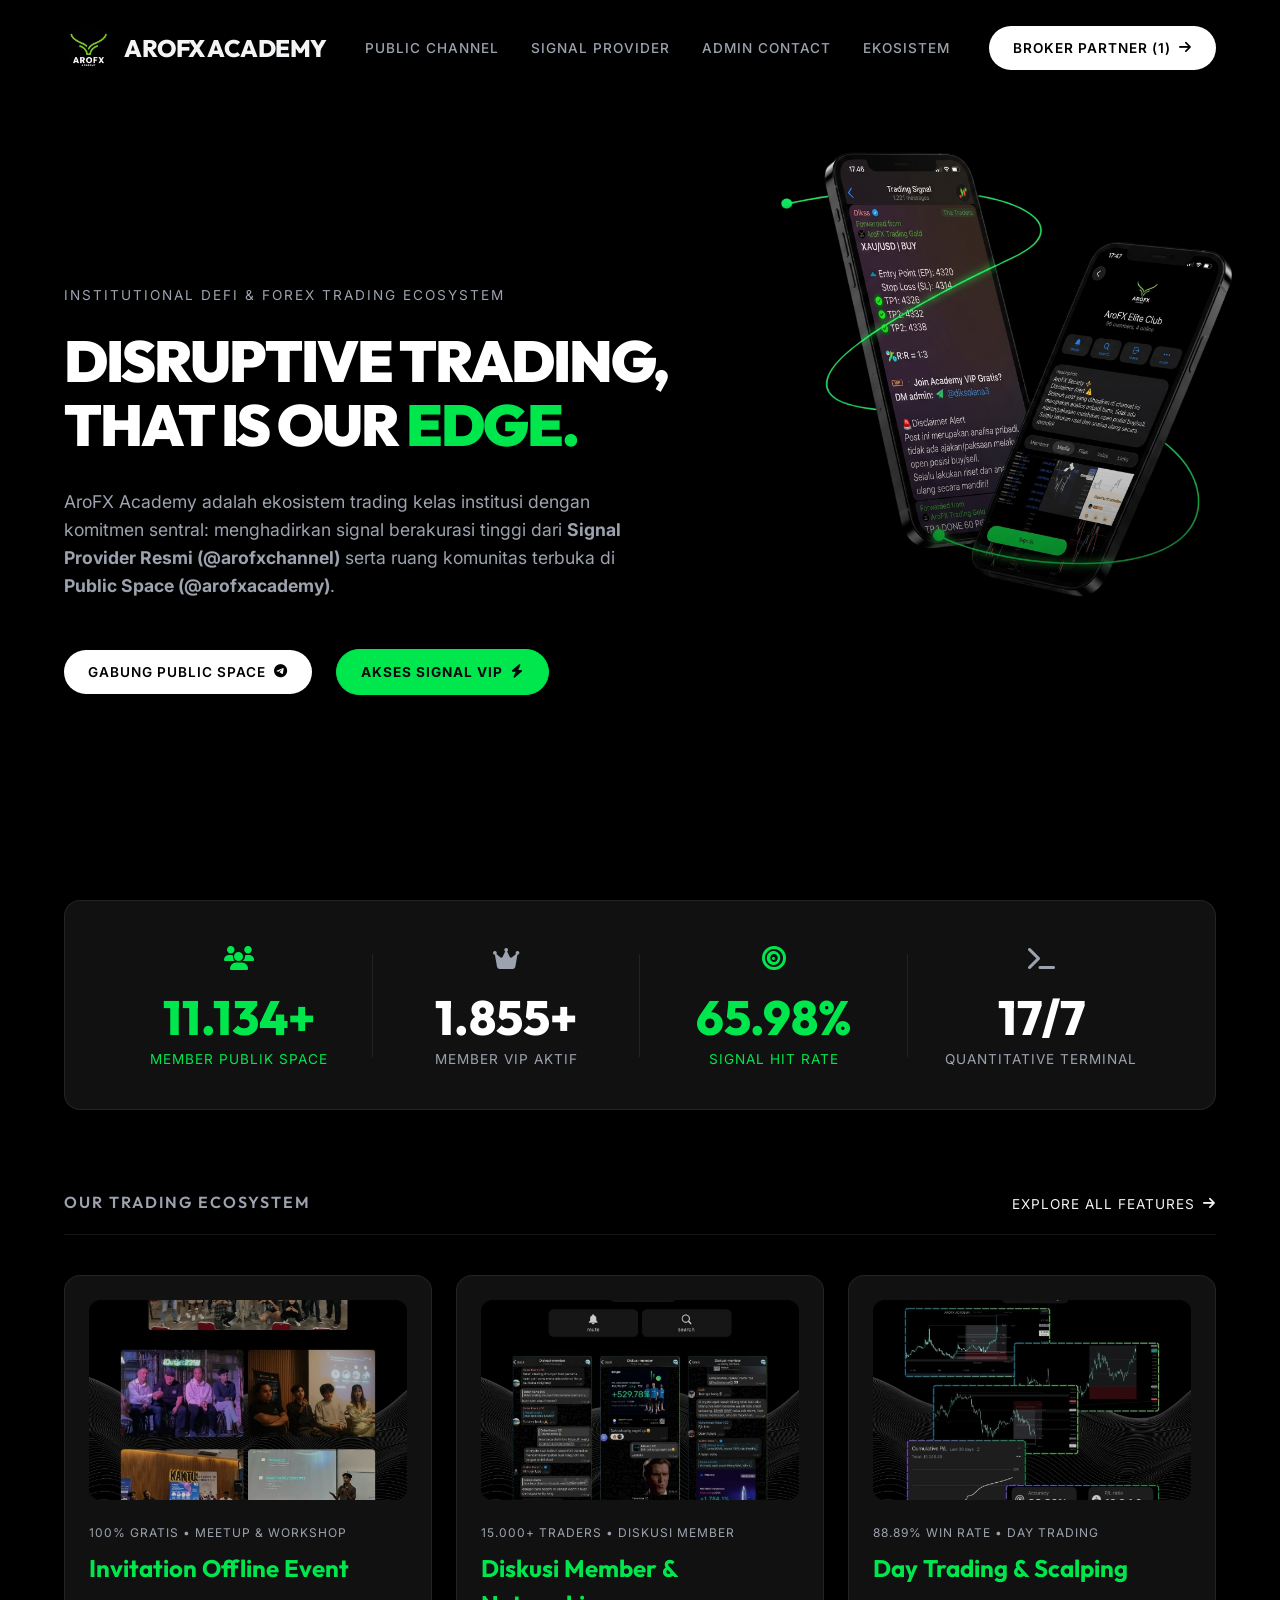
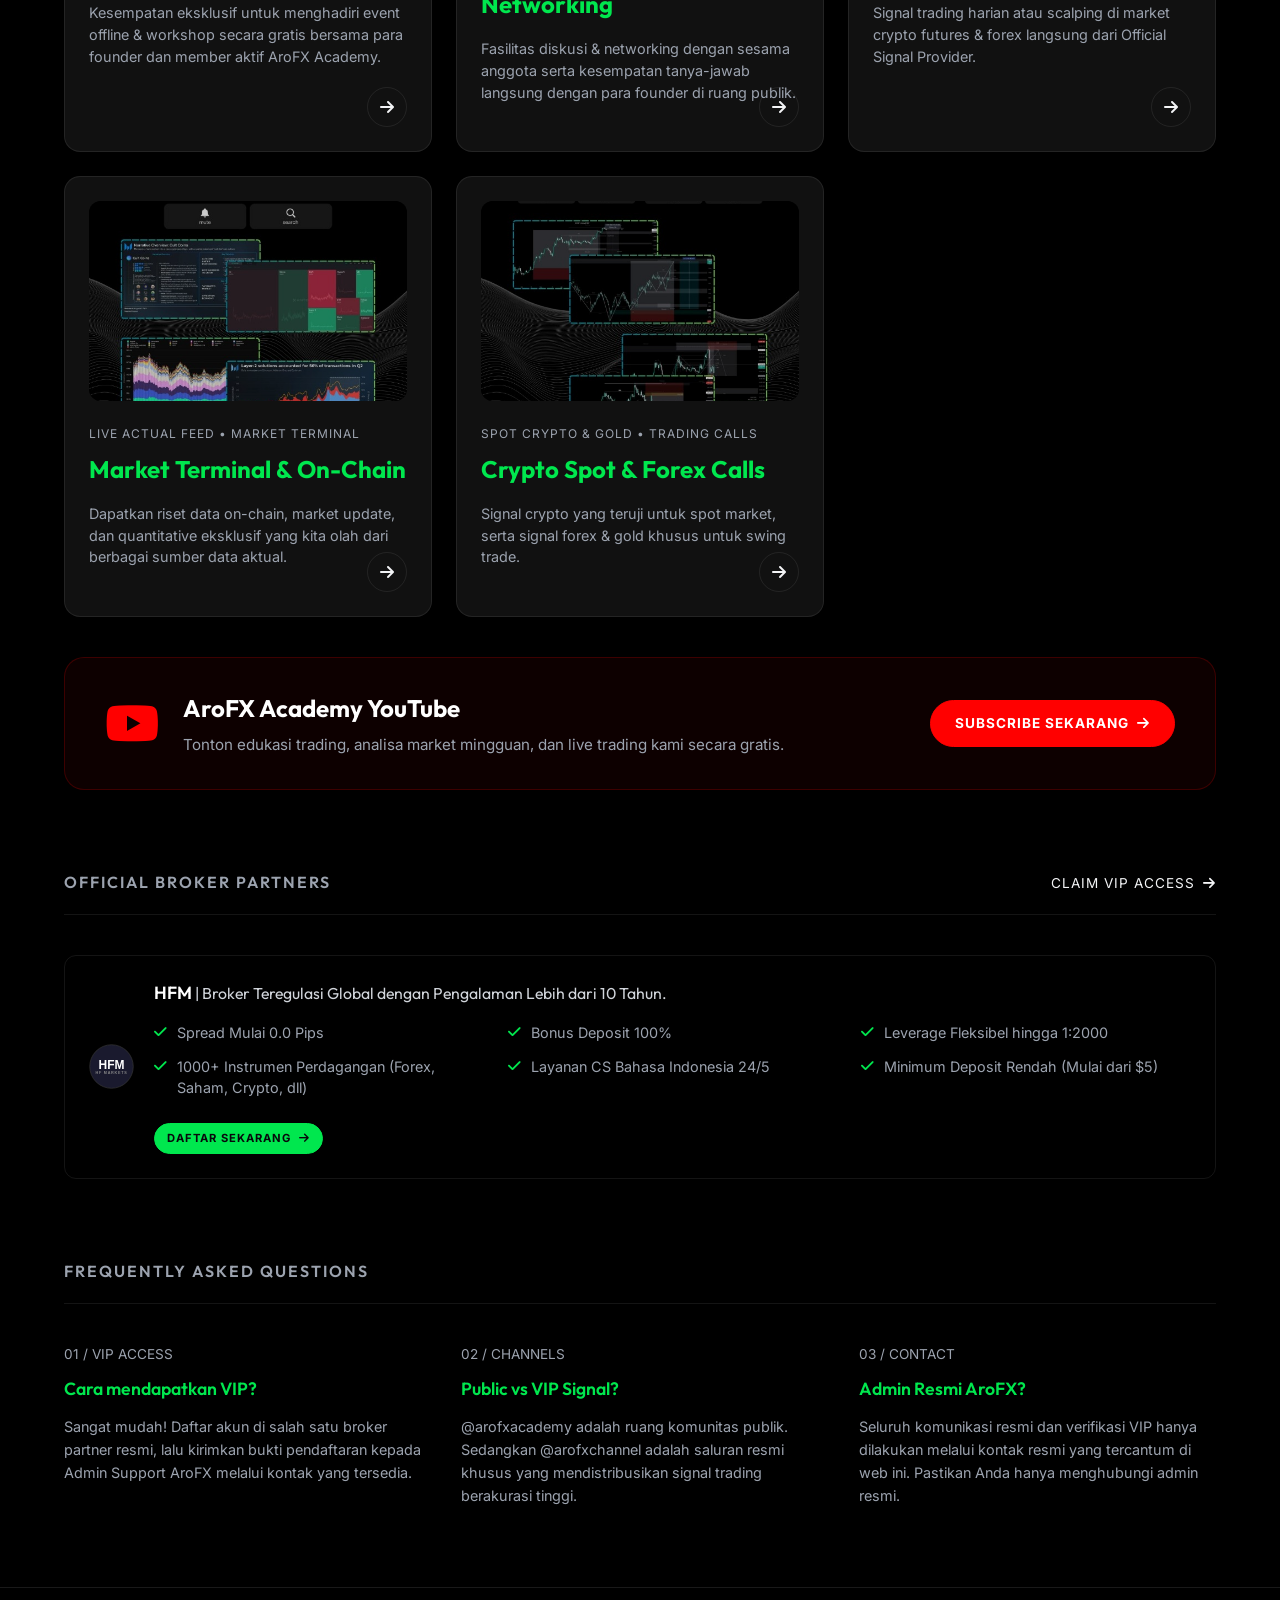
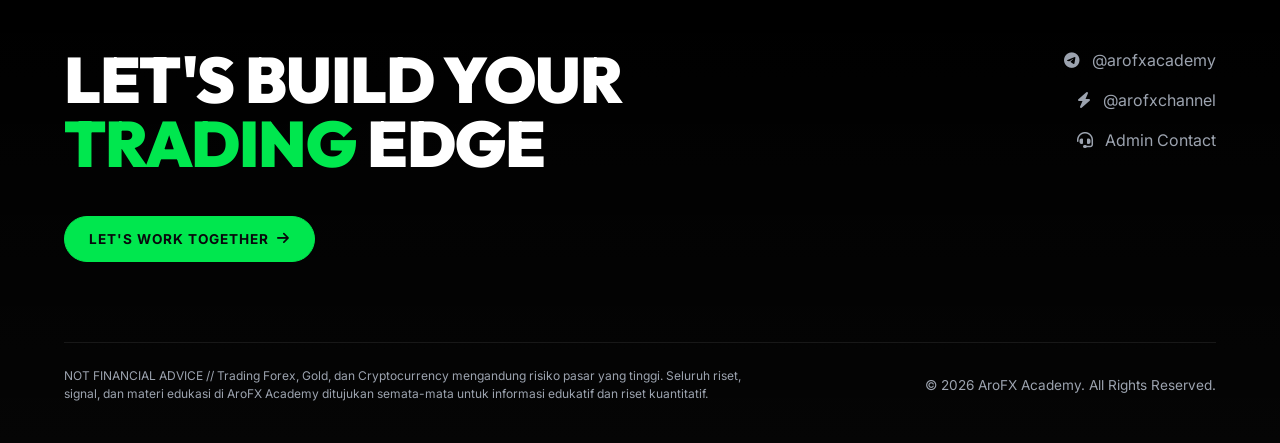
==== index.html @ 399ba6fa "Add files via upload" ====
<!DOCTYPE html>
<html lang="id" dir="ltr">
<head>
  <meta charset="UTF-8" />
  <meta name="viewport" content="width=device-width, initial-scale=1.0" />
  <title>AroFX Academy — Institutional DeFi &amp; Forex Trading Ecosystem</title>
  <meta name="description" content="AroFX Academy adalah ekosistem trading kelas institusi. Signal berakurasi tinggi dari Signal Provider Resmi (@arofxchannel) dan ruang komunitas terbuka di Public Space (@arofxacademy)." />
  <link rel="stylesheet" href="index.css" />
  <link href="https://unpkg.com/aos@2.3.1/dist/aos.css" rel="stylesheet">
  <link rel="stylesheet" href="https://cdnjs.cloudflare.com/ajax/libs/font-awesome/6.4.0/css/all.min.css" crossorigin="anonymous" />
</head>
<body>

  <!-- NAVBAR -->
  <header class="top-nav">
    <a href="#top" class="nav-brand">
      <img src="assets/logo.png" alt="AroFX Logo" />
      <span>AROFX ACADEMY</span>
    </a>
    <button class="mobile-nav-toggle" id="navToggle" aria-label="Toggle Menu">
      <i class="fa-solid fa-bars"></i>
    </button>
    <nav class="nav-links" id="navLinks">
      <a href="https://t.me/arofxacademy" target="_blank">Public Channel</a>
      <a href="https://t.me/arofxchannel" target="_blank">Signal Provider</a>
      <a href="https://tr.ee/TqNMJKcyBW" target="_blank">Admin Contact</a>
      <a href="#ecosystem">Ekosistem</a>
    </nav>
    <a href="#infrastructure" class="btn-pill desktop-only">
      Broker Partner (1) <i class="fa-solid fa-arrow-right"></i>
    </a>
  </header>

  <!-- HERO -->
  <section class="hero" id="top">
    <div class="hero-content">
      <span class="hero-eyebrow">Institutional DeFi & Forex Trading Ecosystem</span>
      
      <!-- MOBILE ONLY IMAGE -->
      <div class="hero-image-mobile">
        <img src="assets/hero_mockup.png" alt="AroFX Trading" class="hero-image" />
      </div>

      <h1 class="hero-heading">DISRUPTIVE TRADING, THAT IS OUR <span class="hero-word-rotator" id="heroRotator" style="display: inline-block;">EDGE.</span></h1>
      <p class="hero-subtitle">
        AroFX Academy adalah ekosistem trading kelas institusi dengan komitmen sentral: menghadirkan signal berakurasi tinggi dari <strong>Signal Provider Resmi (@arofxchannel)</strong> serta ruang komunitas terbuka di <strong>Public Space (@arofxacademy)</strong>.
      </p>
      <div class="hero-actions">
        <a href="https://t.me/arofxacademy" target="_blank" class="btn-pill">Gabung Public Space <i class="fa-brands fa-telegram"></i></a>
        <a href="https://t.me/arofxchannel" target="_blank" class="btn-green">Akses Signal VIP <i class="fa-solid fa-bolt"></i></a>
      </div>
    </div>
    
    <div class="hero-image-wrapper">
      <img src="assets/hero_mockup.png" alt="AroFX Trading" class="hero-image" />
    </div>
  </section>

  <!-- STATS -->
  <section class="stats-section">
    <div class="stats-container">
      <div class="stat-item stat-green">
        <div class="stat-icon"><i class="fa-solid fa-users"></i></div>
        <div class="stat-val count-up-val" data-target="15000" data-suffix="+" data-decimals="0">0</div>
        <div class="stat-label">Member Publik Space</div>
      </div>
      <div class="stat-item">
        <div class="stat-icon"><i class="fa-solid fa-crown"></i></div>
        <div class="stat-val count-up-val" data-target="2500" data-suffix="+" data-decimals="0">0</div>
        <div class="stat-label">Member VIP Aktif</div>
      </div>
      <div class="stat-item stat-green">
        <div class="stat-icon"><i class="fa-solid fa-bullseye"></i></div>
        <div class="stat-val count-up-val" data-target="88.89" data-suffix="%" data-decimals="2">0</div>
        <div class="stat-label">Signal Hit Rate</div>
      </div>
      <div class="stat-item">
        <div class="stat-icon"><i class="fa-solid fa-terminal"></i></div>
        <div class="stat-val count-up-val" data-target="24" data-suffix="/7" data-decimals="0">0</div>
        <div class="stat-label">Quantitative Terminal</div>
      </div>
    </div>
  </section>

  <!-- ECOSYSTEM (PORTFOLIO) -->
  <section class="ecosystem-section" id="ecosystem">
    <div class="section-header">
      <h2 class="section-title">Our Trading Ecosystem</h2>
      <a href="https://t.me/arofxacademy" target="_blank" class="section-link">Explore All Features <i class="fa-solid fa-arrow-right"></i></a>
    </div>
    
    <div class="eco-grid">
      <a href="https://t.me/arofxacademy" target="_blank" class="eco-card">
        <div class="eco-img-box"><img src="assets/feature_offline_event.jpg" alt="Offline Event" /></div>
        <span class="eco-tag">100% Gratis • Meetup & Workshop</span>
        <h3 class="eco-title">Invitation Offline Event</h3>
        <p class="eco-desc">Kesempatan eksklusif untuk menghadiri event offline & workshop secara gratis bersama para founder dan member aktif AroFX Academy.</p>
        <div class="eco-arrow"><i class="fa-solid fa-arrow-right"></i></div>
      </a>
      
      <a href="https://t.me/arofxacademy" target="_blank" class="eco-card">
        <div class="eco-img-box"><img src="assets/feature_diskusi_member.jpg" alt="Diskusi Member" /></div>
        <span class="eco-tag">15.000+ Traders • Diskusi Member</span>
        <h3 class="eco-title">Diskusi Member & Networking</h3>
        <p class="eco-desc">Fasilitas diskusi & networking dengan sesama anggota serta kesempatan tanya-jawab langsung dengan para founder di ruang publik.</p>
        <div class="eco-arrow"><i class="fa-solid fa-arrow-right"></i></div>
      </a>

      <a href="https://t.me/arofxchannel" target="_blank" class="eco-card">
        <div class="eco-img-box"><img src="assets/feature_day_trading.jpg" alt="Day Trading" /></div>
        <span class="eco-tag">88.89% Win Rate • Day Trading</span>
        <h3 class="eco-title">Day Trading & Scalping</h3>
        <p class="eco-desc">Signal trading harian atau scalping di market crypto futures & forex langsung dari Official Signal Provider.</p>
        <div class="eco-arrow"><i class="fa-solid fa-arrow-right"></i></div>
      </a>
      
      <a href="https://t.me/arofxchannel" target="_blank" class="eco-card">
        <div class="eco-img-box"><img src="assets/feature_market_terminal.jpg" alt="Market Terminal" /></div>
        <span class="eco-tag">Live Actual Feed • Market Terminal</span>
        <h3 class="eco-title">Market Terminal & On-Chain</h3>
        <p class="eco-desc">Dapatkan riset data on-chain, market update, dan quantitative eksklusif yang kita olah dari berbagai sumber data aktual.</p>
        <div class="eco-arrow"><i class="fa-solid fa-arrow-right"></i></div>
      </a>

      <a href="https://t.me/arofxchannel" target="_blank" class="eco-card">
        <div class="eco-img-box"><img src="assets/feature_trading_calls.jpg" alt="Trading Calls" /></div>
        <span class="eco-tag">Spot Crypto & Gold • Trading Calls</span>
        <h3 class="eco-title">Crypto Spot & Forex Calls</h3>
        <p class="eco-desc">Signal crypto yang teruji untuk spot market, serta signal forex & gold khusus untuk swing trade.</p>
        <div class="eco-arrow"><i class="fa-solid fa-arrow-right"></i></div>
      </a>
    </div>
  </section>

  <!-- YOUTUBE BANNER -->
  <section class="youtube-section">
    <div class="youtube-banner">
      <div class="youtube-content">
        <i class="fa-brands fa-youtube youtube-icon"></i>
        <div class="youtube-text">
          <h3>AroFX Academy YouTube</h3>
          <p>Tonton edukasi trading, analisa market mingguan, dan live trading kami secara gratis.</p>
        </div>
      </div>
      <a href="https://youtube.com/@arofxacademy" target="_blank" class="btn-red">Subscribe Sekarang <i class="fa-solid fa-arrow-right"></i></a>
    </div>
  </section>



  <!-- INFRASTRUCTURE (BROKERS) -->
  <section class="infra-section" id="infrastructure">
    <div class="section-header">
      <h2 class="section-title">Official Broker Partners</h2>
      <a href="https://tr.ee/TqNMJKcyBW" target="_blank" class="section-link">Claim VIP Access <i class="fa-solid fa-arrow-right"></i></a>
    </div>

    <div class="infra-grid">
      <div class="infra-card">
        <div class="infra-icon"><img src="assets/icon_hfm.svg" alt="HFM" /></div>
        <div class="infra-info" style="width: 100%;">
          <h3>HFM <span style="font-weight: 400; color: #d1d5db; font-size: 0.9em;">| Broker Teregulasi Global dengan Pengalaman Lebih dari 10 Tahun.</span></h3>
          <ul class="infra-features">
            <li><i class="fa-solid fa-check" style="color: #00e74e;"></i> Spread Mulai 0.0 Pips</li>
            <li><i class="fa-solid fa-check" style="color: #00e74e;"></i> Bonus Deposit 100%</li>
            <li><i class="fa-solid fa-check" style="color: #00e74e;"></i> Leverage Fleksibel hingga 1:2000</li>
            <li><i class="fa-solid fa-check" style="color: #00e74e;"></i> 1000+ Instrumen Perdagangan (Forex, Saham, Crypto, dll)</li>
            <li><i class="fa-solid fa-check" style="color: #00e74e;"></i> Layanan CS Bahasa Indonesia 24/5</li>
            <li><i class="fa-solid fa-check" style="color: #00e74e;"></i> Minimum Deposit Rendah (Mulai dari $5)</li>
          </ul>
          <div style="margin-top: 24px; display: flex; justify-content: flex-start;">
            <a href="https://t.me/arofxchannel" target="_blank" class="btn-green" style="padding: 6px 12px; font-size: 0.7rem;">Daftar Sekarang <i class="fa-solid fa-arrow-right"></i></a>
          </div>
        </div>
      </div>
    </div>
  </section>

  <!-- PROCESS / FAQ -->
  <section class="faq-section">
    <div class="section-header">
      <h2 class="section-title">Frequently Asked Questions</h2>
    </div>
    
    <div class="process-grid">
      <div class="process-step">
        <span class="process-num">01 / VIP ACCESS</span>
        <h3 class="process-title">Cara mendapatkan VIP?</h3>
        <p class="process-desc">Sangat mudah! Daftar akun di salah satu broker partner resmi, lalu kirimkan bukti pendaftaran kepada Admin Support AroFX melalui kontak yang tersedia.</p>
      </div>
      
      <div class="process-step">
        <span class="process-num">02 / CHANNELS</span>
        <h3 class="process-title">Public vs VIP Signal?</h3>
        <p class="process-desc">@arofxacademy adalah ruang komunitas publik. Sedangkan @arofxchannel adalah saluran resmi khusus yang mendistribusikan signal trading berakurasi tinggi.</p>
      </div>

      <div class="process-step">
        <span class="process-num">03 / CONTACT</span>
        <h3 class="process-title">Admin Resmi AroFX?</h3>
        <p class="process-desc">Seluruh komunikasi resmi dan verifikasi VIP hanya dilakukan melalui kontak resmi yang tercantum di web ini. Pastikan Anda hanya menghubungi admin resmi.</p>
      </div>
    </div>
  </section>

  <!-- FOOTER -->
  <footer class="site-footer">
    <div class="footer-top">
      <div class="footer-cta">
        <h2>Let's build your <span style="color: #00e74e;">trading</span> edge</h2>
        <a href="https://tr.ee/TqNMJKcyBW" target="_blank" class="btn-green">Let's Work Together <i class="fa-solid fa-arrow-right"></i></a>
      </div>
      
      <div class="footer-contact">
        <a href="https://t.me/arofxacademy" target="_blank"><i class="fa-brands fa-telegram"></i> @arofxacademy</a>
        <a href="https://t.me/arofxchannel" target="_blank"><i class="fa-solid fa-bolt"></i> @arofxchannel</a>
        <a href="https://tr.ee/TqNMJKcyBW" target="_blank"><i class="fa-solid fa-headset"></i> Admin Contact</a>
      </div>
    </div>
    
    <div class="footer-bottom">
      <div class="footer-disclaimer">
        NOT FINANCIAL ADVICE // Trading Forex, Gold, dan Cryptocurrency mengandung risiko pasar yang tinggi. Seluruh riset, signal, dan materi edukasi di AroFX Academy ditujukan semata-mata untuk informasi edukatif dan riset kuantitatif.
      </div>
      <div>
        &copy; 2026 AroFX Academy. All Rights Reserved.
      </div>
    </div>
  </footer>

  <script src="https://unpkg.com/aos@2.3.1/dist/aos.js"></script>
  <script src="app.js"></script>
</body>
</html>
---- index.css ----
@import url('https://fonts.googleapis.com/css2?family=Inter:wght@300;400;500;600;700;800;900&family=Outfit:wght@400;500;600;700;800;900&display=swap');

:root {
  --bg-main: #000000;
  --bg-card: #111111;
  --bg-card-hover: #1a1a1a;
  --text-main: #F3F4F6;
  --text-muted: #9CA3AF;
  --border-light: rgba(255, 255, 255, 0.08);
  --border-glow: rgba(255, 255, 255, 0.15);
  
  --accent-white: #FFFFFF;
  --accent-dark: #000000;
  
  --font-main: 'Inter', sans-serif;
  --font-display: 'Outfit', sans-serif;
}

* {
  box-sizing: border-box;
  margin: 0;
  padding: 0;
}

body {
  background-color: var(--bg-main);
  color: var(--text-main);
  font-family: var(--font-main);
  line-height: 1.5;
  overflow-x: hidden;
}

a {
  text-decoration: none;
  color: inherit;
  transition: all 0.3s ease;
}

ul {
  list-style: none;
}

/* ================== NAVBAR ================== */
.top-nav {
  display: flex;
  justify-content: space-between;
  align-items: center;
  padding: 24px 5%;
  position: absolute;
  top: 0;
  left: 0;
  width: 100%;
  z-index: 100;
}

.nav-brand {
  display: flex;
  align-items: center;
  gap: 12px;
  font-family: var(--font-display);
  font-weight: 800;
  font-size: 1.5rem;
  letter-spacing: -0.5px;
}

.nav-brand img {
  width: 48px;
  height: 48px;
  border-radius: 50%;
  object-fit: cover;
}

.nav-links {
  display: flex;
  gap: 32px;
  font-size: 0.85rem;
  font-weight: 500;
  text-transform: uppercase;
  letter-spacing: 1px;
  color: var(--text-muted);
}

.nav-links a:hover {
  color: var(--accent-white);
}

.btn-pill {
  background: var(--accent-white);
  color: var(--accent-dark);
  padding: 12px 24px;
  border-radius: 100px;
  font-size: 0.85rem;
  font-weight: 600;
  text-transform: uppercase;
  letter-spacing: 1px;
  display: inline-flex;
  align-items: center;
  gap: 8px;
}

.btn-pill:hover {
  background: #e5e7eb;
  transform: translateY(-2px);
}

.mobile-nav-toggle {
  display: none;
}

/* ================== HERO ================== */
.hero {
  padding: 160px 5% 80px 5%;
  display: flex;
  justify-content: space-between;
  align-items: center;
  min-height: 100vh;
  position: relative;
}

.hero-content {
  max-width: 65%;
  position: relative;
  z-index: 2;
}

.hero-eyebrow {
  font-size: 0.85rem;
  text-transform: uppercase;
  letter-spacing: 2px;
  color: var(--text-muted);
  margin-bottom: 24px;
  display: block;
}

.hero-heading {
  font-family: var(--font-display);
  font-size: clamp(2.25rem, 4.5vw, 4rem);
  font-weight: 900;
  line-height: 1.1;
  text-transform: uppercase;
  letter-spacing: -2px;
  margin-bottom: 32px;
  color: var(--accent-white);
}

.hero-word-rotator {
  color: #00e74e;
}

.hero-subtitle {
  font-size: 1.1rem;
  color: var(--text-muted);
  max-width: 600px;
  margin-bottom: 48px;
  line-height: 1.6;
}

.hero-actions {
  display: flex;
  gap: 24px;
  align-items: center;
}

.btn-outline {
  border: 1px solid var(--border-light);
  color: var(--text-main);
  padding: 12px 24px;
  border-radius: 100px;
  font-size: 0.85rem;
  font-weight: 600;
  text-transform: uppercase;
  letter-spacing: 1px;
  display: inline-flex;
  align-items: center;
  gap: 8px;
}

.btn-outline:hover {
  background: var(--border-light);
}

.btn-green {
  background: #00e74e;
  color: #08080c;
  padding: 12px 24px;
  border-radius: 100px;
  font-size: 0.85rem;
  font-weight: 700;
  text-transform: uppercase;
  letter-spacing: 1px;
  display: inline-flex;
  align-items: center;
  gap: 8px;
  border: 1px solid #00e74e;
}

.btn-green:hover {
  background: #20c950;
  border-color: #20c950;
  transform: translateY(-2px);
}

.hero-image-wrapper {
  position: absolute;
  right: -2%;
  top: -2%;
  width: 600px;
  height: 800px;
  border-radius: 20px;
  overflow: visible;
  z-index: 1;
}

.hero-image-mobile {
  display: none;
}

.hero-image-wrapper::after {
  content: '';
  position: absolute;
  bottom: 0;
  left: 0;
  width: 100%;
  height: 50%;
  background: linear-gradient(to top, var(--bg-main), transparent);
}

.hero-image {
  width: 100%;
  height: 100%;
  object-fit: contain;
  opacity: 1;
  animation: float 6s ease-in-out infinite;
}

@keyframes float {
  0% {
    transform: translateY(0px);
  }
  50% {
    transform: translateY(-20px);
  }
  100% {
    transform: translateY(0px);
  }
}

/* ================== STATS ================== */
.stats-section {
  padding: 0 5% 40px 5%;
  position: relative;
  z-index: 10;
}

.stats-container {
  background: var(--bg-card);
  border: 1px solid var(--border-light);
  border-radius: 16px;
  padding: 40px;
  display: flex;
  justify-content: space-around;
  align-items: center;
  box-shadow: 0 20px 40px rgba(0,0,0,0.5);
}

.stat-item {
  text-align: center;
  position: relative;
  flex: 1;
}

.stat-item:not(:last-child)::after {
  content: '';
  position: absolute;
  right: 0;
  top: 10%;
  height: 80%;
  width: 1px;
  background: var(--border-light);
}

.stat-icon {
  font-size: 1.5rem;
  color: var(--text-muted);
  margin-bottom: 16px;
}

.stat-val {
  font-family: var(--font-display);
  font-size: 3rem;
  font-weight: 800;
  color: var(--accent-white);
  line-height: 1;
  margin-bottom: 8px;
}

.stat-label {
  font-size: 0.85rem;
  text-transform: uppercase;
  letter-spacing: 1px;
  color: var(--text-muted);
}

.stat-green .stat-icon,
.stat-green .stat-val,
.stat-green .stat-label {
  color: #00e74e;
}


/* ================== SECTION HEADERS ================== */
.section-header {
  display: flex;
  justify-content: space-between;
  align-items: flex-end;
  margin-bottom: 40px;
  padding-bottom: 20px;
  border-bottom: 1px solid var(--border-light);
}

.section-title {
  font-family: var(--font-display);
  font-size: 1rem;
  text-transform: uppercase;
  letter-spacing: 2px;
  color: var(--text-muted);
  font-weight: 600;
}

.section-link {
  font-size: 0.85rem;
  text-transform: uppercase;
  letter-spacing: 1px;
  color: var(--text-main);
  display: flex;
  align-items: center;
  gap: 8px;
}

.section-link:hover {
  color: var(--text-muted);
}

/* ================== ECOSYSTEM (PORTFOLIO) ================== */
.ecosystem-section {
  padding: 40px 5% 40px 5%;
}

.eco-grid {
  display: grid;
  grid-template-columns: repeat(3, 1fr);
  gap: 24px;
}

.eco-card {
  background: var(--bg-card);
  border: 1px solid var(--border-light);
  border-radius: 16px;
  padding: 24px;
  position: relative;
  transition: all 0.3s ease;
  display: flex;
  flex-direction: column;
}

.eco-card:hover {
  border-color: var(--border-glow);
  background: var(--bg-card-hover);
}

.eco-img-box {
  width: 100%;
  height: 200px;
  border-radius: 12px;
  overflow: hidden;
  margin-bottom: 24px;
  background: #000;
}

.eco-img-box img {
  width: 100%;
  height: 100%;
  object-fit: cover;
  opacity: 0.8;
  transition: opacity 0.3s ease;
}

.eco-card:hover .eco-img-box img {
  opacity: 1;
}

.eco-tag {
  font-size: 0.75rem;
  text-transform: uppercase;
  letter-spacing: 1px;
  color: var(--text-muted);
  margin-bottom: 8px;
  display: block;
}

.eco-title {
  font-family: var(--font-display);
  font-size: 1.5rem;
  font-weight: 700;
  color: #00e74e;
  margin-bottom: 16px;
}

.eco-desc {
  font-size: 0.9rem;
  color: var(--text-muted);
  margin-bottom: 24px;
  flex-grow: 1;
}

.eco-arrow {
  position: absolute;
  bottom: 24px;
  right: 24px;
  width: 40px;
  height: 40px;
  border: 1px solid var(--border-light);
  border-radius: 50%;
  display: flex;
  align-items: center;
  justify-content: center;
  transition: all 0.3s ease;
}

.eco-card:hover .eco-arrow {
  background: #00e74e;
  color: var(--accent-dark);
}

.eco-card-wide {
  flex-direction: row;
  gap: 32px;
}

.eco-card-wide .eco-img-box {
  width: 50%;
  height: 250px;
  margin-bottom: 0;
  flex-shrink: 0;
}

.eco-card-wide .eco-content {
  display: flex;
  flex-direction: column;
  justify-content: center;
  flex-grow: 1;
  padding-right: 48px; /* space for arrow */
}

@media (max-width: 1024px) {
  .eco-card-wide {
    flex-direction: column;
  }
  .eco-card-wide .eco-img-box {
    width: 100%;
    margin-bottom: 24px;
  }
  .eco-card-wide .eco-content {
    padding-right: 0;
  }
}

/* ================== YOUTUBE BANNER ================== */
.youtube-section {
  padding: 0 5% 40px 5%;
}

.youtube-banner {
  background: rgba(255, 0, 0, 0.05);
  border: 1px solid rgba(255, 0, 0, 0.2);
  border-radius: 20px;
  padding: 32px 40px;
  display: flex;
  justify-content: space-between;
  align-items: center;
  gap: 24px;
}

.youtube-content {
  display: flex;
  align-items: center;
  gap: 24px;
}

.youtube-icon {
  font-size: 3rem;
  color: #ff0000;
}

.youtube-text h3 {
  font-family: var(--font-display);
  font-size: 1.5rem;
  color: var(--accent-white);
  margin-bottom: 8px;
}

.youtube-text p {
  color: var(--text-muted);
  font-size: 0.95rem;
  margin: 0;
}

.btn-red {
  background: #ff0000;
  color: #ffffff;
  padding: 12px 24px;
  border-radius: 100px;
  font-size: 0.85rem;
  font-weight: 700;
  text-transform: uppercase;
  letter-spacing: 1px;
  display: inline-flex;
  align-items: center;
  gap: 8px;
  border: 1px solid #ff0000;
  text-decoration: none;
  white-space: nowrap;
}

.btn-red:hover {
  background: #cc0000;
  border-color: #cc0000;
}

/* ================== INFRASTRUCTURE (BROKERS) ================== */
.infra-section {
  padding: 40px 5% 40px 5%;
}

.infra-grid {
  display: grid;
  grid-template-columns: 1fr;
  gap: 24px;
}

.infra-card {
  background: transparent;
  border: 1px solid var(--border-light);
  border-radius: 12px;
  padding: 24px;
  display: flex;
  align-items: center;
  gap: 20px;
  transition: all 0.3s ease;
}

.infra-card:hover {
  background: var(--bg-card);
  border-color: var(--border-glow);
}

.infra-icon {
  width: 48px;
  height: 48px;
  display: flex;
  align-items: center;
  justify-content: center;
  font-size: 1.5rem;
  color: var(--accent-white);
}

.infra-icon img {
  width: 100%;
  height: 100%;
  object-fit: contain;
}

.infra-info h3 {
  font-family: var(--font-display);
  font-size: 1.1rem;
  font-weight: 600;
  color: var(--accent-white);
  margin-bottom: 4px;
}

.infra-info p {
  font-size: 0.85rem;
  color: var(--text-muted);
}

.infra-features {
  margin-top: 16px;
  display: grid;
  grid-template-columns: repeat(auto-fit, minmax(280px, 1fr));
  gap: 12px 24px;
}

.infra-features li {
  font-size: 0.9rem;
  color: var(--text-muted);
  display: flex;
  align-items: flex-start;
  gap: 10px;
}

.infra-features li i {
  margin-top: 3px;
}

/* ================== FAQ / PROCESS ================== */
.faq-section {
  padding: 40px 5% 40px 5%;
}

.process-grid {
  display: grid;
  grid-template-columns: repeat(3, 1fr);
  gap: 40px;
  margin-top: 40px;
}

.process-step {
  position: relative;
}

.process-num {
  font-family: var(--font-mono);
  font-size: 0.85rem;
  color: var(--text-muted);
  margin-bottom: 12px;
  display: block;
}

.process-title {
  font-family: var(--font-display);
  font-size: 1.1rem;
  font-weight: 600;
  color: #00e74e;
  margin-bottom: 12px;
}

.process-desc {
  font-size: 0.9rem;
  color: var(--text-muted);
  line-height: 1.6;
}

/* ================== FOOTER ================== */
.site-footer {
  padding: 60px 5% 40px 5%;
  border-top: 1px solid var(--border-light);
  margin-top: 40px;
  background: linear-gradient(to top, rgba(255,255,255,0.02), transparent);
}

.footer-top {
  display: flex;
  justify-content: space-between;
  align-items: flex-start;
  margin-bottom: 80px;
}

.footer-cta {
  max-width: 60%;
}

.footer-cta h2 {
  font-family: var(--font-display);
  font-size: clamp(2rem, 5vw, 4.5rem);
  font-weight: 900;
  line-height: 1;
  text-transform: uppercase;
  letter-spacing: -1px;
  margin-bottom: 40px;
  color: var(--accent-white);
}

.footer-contact {
  display: flex;
  flex-direction: column;
  gap: 16px;
  text-align: right;
}

.footer-contact a {
  font-size: 1rem;
  color: var(--text-muted);
  display: flex;
  align-items: center;
  justify-content: flex-end;
  gap: 12px;
}

.footer-contact a:hover {
  color: var(--accent-white);
}

.footer-bottom {
  display: flex;
  justify-content: space-between;
  align-items: center;
  border-top: 1px solid var(--border-light);
  padding-top: 24px;
  font-size: 0.85rem;
  color: var(--text-muted);
}

.footer-disclaimer {
  max-width: 60%;
  font-size: 0.75rem;
  line-height: 1.5;
}

@media (max-width: 1024px) {
  .top-nav { flex-wrap: wrap; padding: 16px 5%; }
  .mobile-nav-toggle { display: block; background: none; border: none; color: white; font-size: 1.5rem; cursor: pointer; }
  .desktop-only { display: none !important; }
  .nav-brand span { display: none; }
  .nav-links { display: none; position: absolute; top: 100%; left: 0; width: 100%; background: var(--bg-main); flex-direction: column; padding: 30px 5%; text-align: center; gap: 24px; border-bottom: 1px solid var(--border-light); z-index: 999; box-shadow: 0 10px 30px rgba(0,0,0,0.8); }
  .nav-links.open { display: flex; }
  .top-nav { background: var(--bg-main); }
  .hero { flex-direction: column; justify-content: center; padding-top: 80px; min-height: auto; padding-bottom: 40px; }
  .hero-content { max-width: 100%; text-align: center; }
  .hero-actions { justify-content: center; flex-wrap: wrap; }
  .hero-image-wrapper { display: none; }
  .hero-image-mobile { display: block; position: relative; width: 100%; height: auto; max-height: 280px; margin: -10px auto -20px; }
  .hero-image { max-height: 280px; }
  .stats-container { flex-direction: column; gap: 40px; }
  .stat-item:not(:last-child)::after { display: none; }
  .eco-grid, .infra-grid, .process-grid { grid-template-columns: 1fr; }
  .section-header { flex-direction: column; align-items: flex-start; gap: 16px; }
  .youtube-banner { flex-direction: column; text-align: center; padding: 24px; gap: 24px; }
  .youtube-content { flex-direction: column; }
  .footer-top { flex-direction: column; gap: 40px; align-items: center; text-align: center; }
  .footer-cta { max-width: 100%; }
  .footer-contact { text-align: center; }
  .footer-contact a { justify-content: center; }
  .footer-bottom { flex-direction: column; gap: 20px; text-align: center; }
  .footer-disclaimer { max-width: 100%; }
}

@media (max-width: 768px) {
  .hero-title { font-size: 2.5rem; }
  .btn-outline, .btn-green, .btn-red { width: 100%; justify-content: center; }
  .infra-features { grid-template-columns: 1fr; }
}
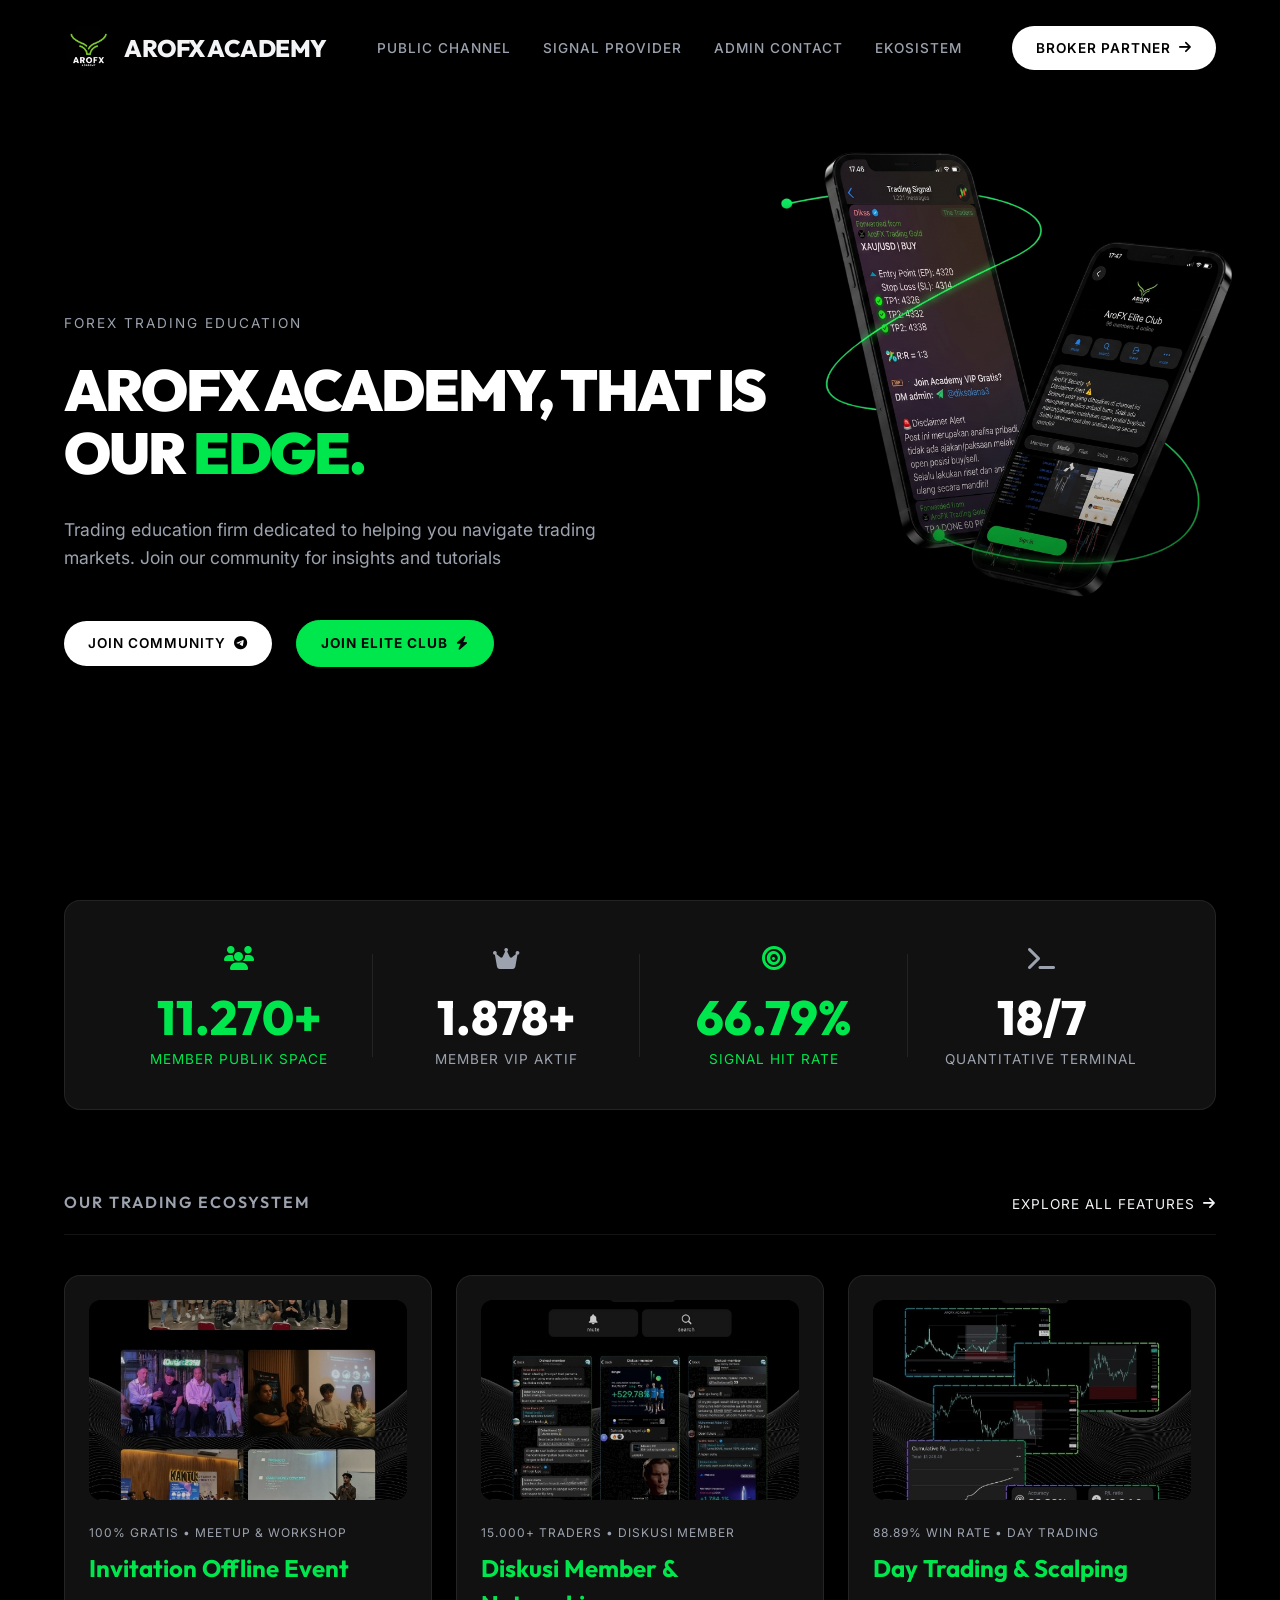
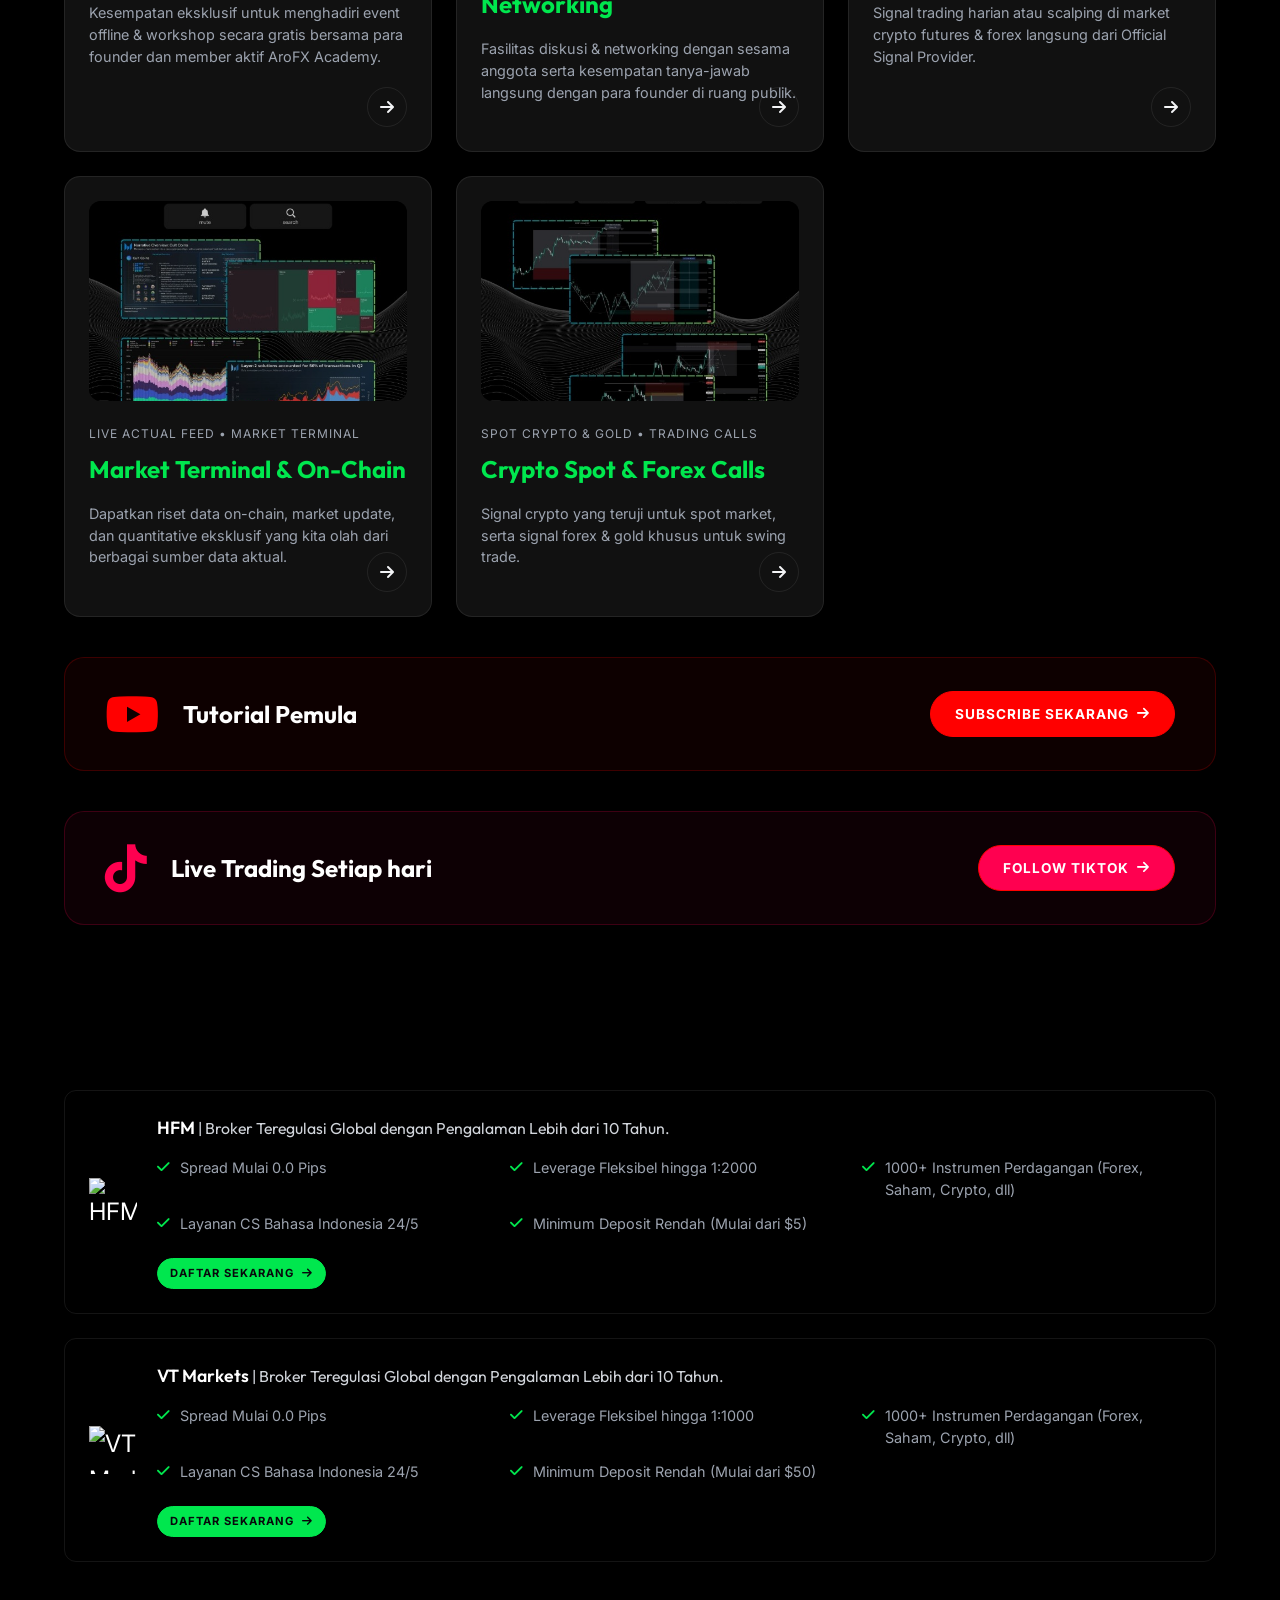
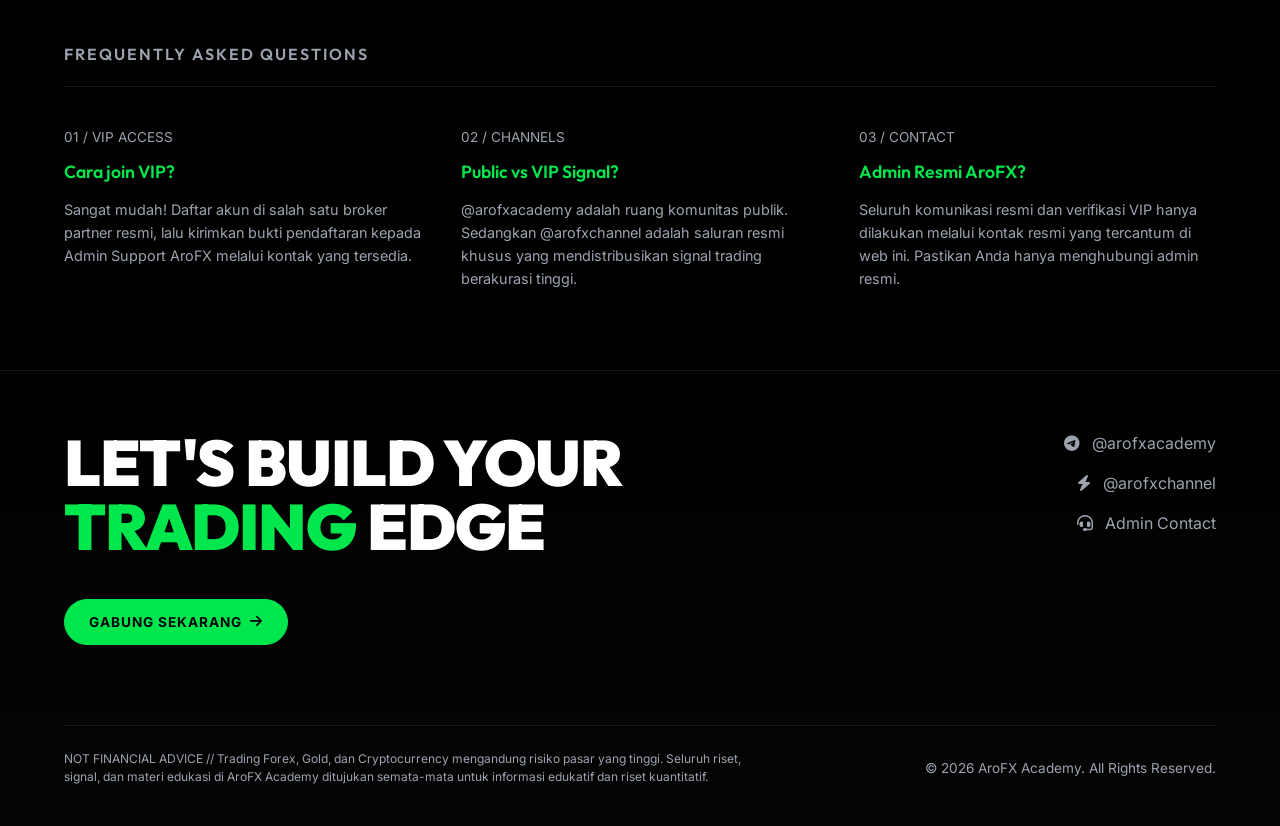
==== commit f9ca49e1: "Add files via upload" ====
--- a/index.html
+++ b/index.html
@@ -23,31 +23,31 @@
     <nav class="nav-links" id="navLinks">
       <a href="https://t.me/arofxacademy" target="_blank">Public Channel</a>
       <a href="https://t.me/arofxchannel" target="_blank">Signal Provider</a>
-      <a href="https://tr.ee/TqNMJKcyBW" target="_blank">Admin Contact</a>
+      <a href="https://api.whatsapp.com/send/?phone=6281252805815&text&type=phone_number&app_absent=0" target="_blank">Admin Contact</a>
       <a href="#ecosystem">Ekosistem</a>
     </nav>
     <a href="#infrastructure" class="btn-pill desktop-only">
-      Broker Partner (1) <i class="fa-solid fa-arrow-right"></i>
+      Broker Partner <i class="fa-solid fa-arrow-right"></i>
     </a>
   </header>
 
   <!-- HERO -->
   <section class="hero" id="top">
     <div class="hero-content">
-      <span class="hero-eyebrow">Institutional DeFi & Forex Trading Ecosystem</span>
+      <span class="hero-eyebrow">Forex Trading Education</span>
       
       <!-- MOBILE ONLY IMAGE -->
       <div class="hero-image-mobile">
         <img src="assets/hero_mockup.png" alt="AroFX Trading" class="hero-image" />
       </div>
 
-      <h1 class="hero-heading">DISRUPTIVE TRADING, THAT IS OUR <span class="hero-word-rotator" id="heroRotator" style="display: inline-block;">EDGE.</span></h1>
+      <h1 class="hero-heading">AROFX ACADEMY, THAT IS OUR <span class="hero-word-rotator" id="heroRotator" style="display: inline-block;">EDGE.</span></h1>
       <p class="hero-subtitle">
-        AroFX Academy adalah ekosistem trading kelas institusi dengan komitmen sentral: menghadirkan signal berakurasi tinggi dari <strong>Signal Provider Resmi (@arofxchannel)</strong> serta ruang komunitas terbuka di <strong>Public Space (@arofxacademy)</strong>.
+        Trading education firm dedicated to helping you navigate trading markets. Join our community for insights and tutorials
       </p>
       <div class="hero-actions">
-        <a href="https://t.me/arofxacademy" target="_blank" class="btn-pill">Gabung Public Space <i class="fa-brands fa-telegram"></i></a>
-        <a href="https://t.me/arofxchannel" target="_blank" class="btn-green">Akses Signal VIP <i class="fa-solid fa-bolt"></i></a>
+        <a href="https://t.me/arofxacademy" target="_blank" class="btn-pill">Join Community <i class="fa-brands fa-telegram"></i></a>
+        <a href="https://api.whatsapp.com/send/?phone=6281252805815&text&type=phone_number&app_absent=0" target="_blank" class="btn-green">Join Elite Club <i class="fa-solid fa-bolt"></i></a>
       </div>
     </div>
     
@@ -138,11 +138,23 @@
       <div class="youtube-content">
         <i class="fa-brands fa-youtube youtube-icon"></i>
         <div class="youtube-text">
-          <h3>AroFX Academy YouTube</h3>
-          <p>Tonton edukasi trading, analisa market mingguan, dan live trading kami secara gratis.</p>
+          <h3 style="margin-bottom: 0;">Tutorial Pemula</h3>
         </div>
       </div>
       <a href="https://youtube.com/@arofxacademy" target="_blank" class="btn-red">Subscribe Sekarang <i class="fa-solid fa-arrow-right"></i></a>
+    </div>
+  </section>
+
+  <!-- TIKTOK BANNER -->
+  <section class="youtube-section">
+    <div class="youtube-banner" style="background: rgba(255, 0, 80, 0.05); border-color: rgba(255, 0, 80, 0.2);">
+      <div class="youtube-content">
+        <i class="fa-brands fa-tiktok" style="font-size: 3rem; color: #ff0050;"></i>
+        <div class="youtube-text">
+          <h3 style="margin-bottom: 0;">Live Trading Setiap hari</h3>
+        </div>
+      </div>
+      <a href="https://www.tiktok.com/@meiselarofix" target="_blank" class="btn-red" style="background: #ff0050;">Follow TikTok <i class="fa-solid fa-arrow-right"></i></a>
     </div>
   </section>
 
@@ -152,17 +164,17 @@
   <section class="infra-section" id="infrastructure">
     <div class="section-header">
       <h2 class="section-title">Official Broker Partners</h2>
-      <a href="https://tr.ee/TqNMJKcyBW" target="_blank" class="section-link">Claim VIP Access <i class="fa-solid fa-arrow-right"></i></a>
+      <a href="https://api.whatsapp.com/send/?phone=6281252805815&text&type=phone_number&app_absent=0" target="_blank" class="section-link">Claim VIP Access <i class="fa-solid fa-arrow-right"></i></a>
     </div>
 
     <div class="infra-grid">
       <div class="infra-card">
-        <div class="infra-icon"><img src="assets/icon_hfm.svg" alt="HFM" /></div>
+        <div class="infra-icon"><img src="assets/hfm_logo.svg" alt="HFM" /></div>
         <div class="infra-info" style="width: 100%;">
           <h3>HFM <span style="font-weight: 400; color: #d1d5db; font-size: 0.9em;">| Broker Teregulasi Global dengan Pengalaman Lebih dari 10 Tahun.</span></h3>
           <ul class="infra-features">
             <li><i class="fa-solid fa-check" style="color: #00e74e;"></i> Spread Mulai 0.0 Pips</li>
-            <li><i class="fa-solid fa-check" style="color: #00e74e;"></i> Bonus Deposit 100%</li>
+
             <li><i class="fa-solid fa-check" style="color: #00e74e;"></i> Leverage Fleksibel hingga 1:2000</li>
             <li><i class="fa-solid fa-check" style="color: #00e74e;"></i> 1000+ Instrumen Perdagangan (Forex, Saham, Crypto, dll)</li>
             <li><i class="fa-solid fa-check" style="color: #00e74e;"></i> Layanan CS Bahasa Indonesia 24/5</li>
@@ -173,6 +185,24 @@
           </div>
         </div>
       </div>
+
+      <div class="infra-card">
+        <div class="infra-icon"><img src="assets/icon_vt_new.png" alt="VT Markets" /></div>
+        <div class="infra-info" style="width: 100%;">
+          <h3>VT Markets <span style="font-weight: 400; color: #d1d5db; font-size: 0.9em;">| Broker Teregulasi Global dengan Pengalaman Lebih dari 10 Tahun.</span></h3>
+          <ul class="infra-features">
+            <li><i class="fa-solid fa-check" style="color: #00e74e;"></i> Spread Mulai 0.0 Pips</li>
+
+            <li><i class="fa-solid fa-check" style="color: #00e74e;"></i> Leverage Fleksibel hingga 1:1000</li>
+            <li><i class="fa-solid fa-check" style="color: #00e74e;"></i> 1000+ Instrumen Perdagangan (Forex, Saham, Crypto, dll)</li>
+            <li><i class="fa-solid fa-check" style="color: #00e74e;"></i> Layanan CS Bahasa Indonesia 24/5</li>
+            <li><i class="fa-solid fa-check" style="color: #00e74e;"></i> Minimum Deposit Rendah (Mulai dari $50)</li>
+          </ul>
+          <div style="margin-top: 24px; display: flex; justify-content: flex-start;">
+            <a href="https://www.idvtmarkets.com/trade-now/?affid=Mjg5MDA3NDk=" target="_blank" class="btn-green" style="padding: 6px 12px; font-size: 0.7rem;">Daftar Sekarang <i class="fa-solid fa-arrow-right"></i></a>
+          </div>
+        </div>
+      </div>
     </div>
   </section>
 
@@ -185,7 +215,7 @@
     <div class="process-grid">
       <div class="process-step">
         <span class="process-num">01 / VIP ACCESS</span>
-        <h3 class="process-title">Cara mendapatkan VIP?</h3>
+        <h3 class="process-title">Cara join VIP?</h3>
         <p class="process-desc">Sangat mudah! Daftar akun di salah satu broker partner resmi, lalu kirimkan bukti pendaftaran kepada Admin Support AroFX melalui kontak yang tersedia.</p>
       </div>
       
@@ -208,13 +238,13 @@
     <div class="footer-top">
       <div class="footer-cta">
         <h2>Let's build your <span style="color: #00e74e;">trading</span> edge</h2>
-        <a href="https://tr.ee/TqNMJKcyBW" target="_blank" class="btn-green">Let's Work Together <i class="fa-solid fa-arrow-right"></i></a>
+        <a href="https://api.whatsapp.com/send/?phone=6281252805815&text&type=phone_number&app_absent=0" target="_blank" class="btn-green">Gabung Sekarang <i class="fa-solid fa-arrow-right"></i></a>
       </div>
       
       <div class="footer-contact">
         <a href="https://t.me/arofxacademy" target="_blank"><i class="fa-brands fa-telegram"></i> @arofxacademy</a>
         <a href="https://t.me/arofxchannel" target="_blank"><i class="fa-solid fa-bolt"></i> @arofxchannel</a>
-        <a href="https://tr.ee/TqNMJKcyBW" target="_blank"><i class="fa-solid fa-headset"></i> Admin Contact</a>
+        <a href="https://api.whatsapp.com/send/?phone=6281252805815&text&type=phone_number&app_absent=0" target="_blank"><i class="fa-solid fa-headset"></i> Admin Contact</a>
       </div>
     </div>
     
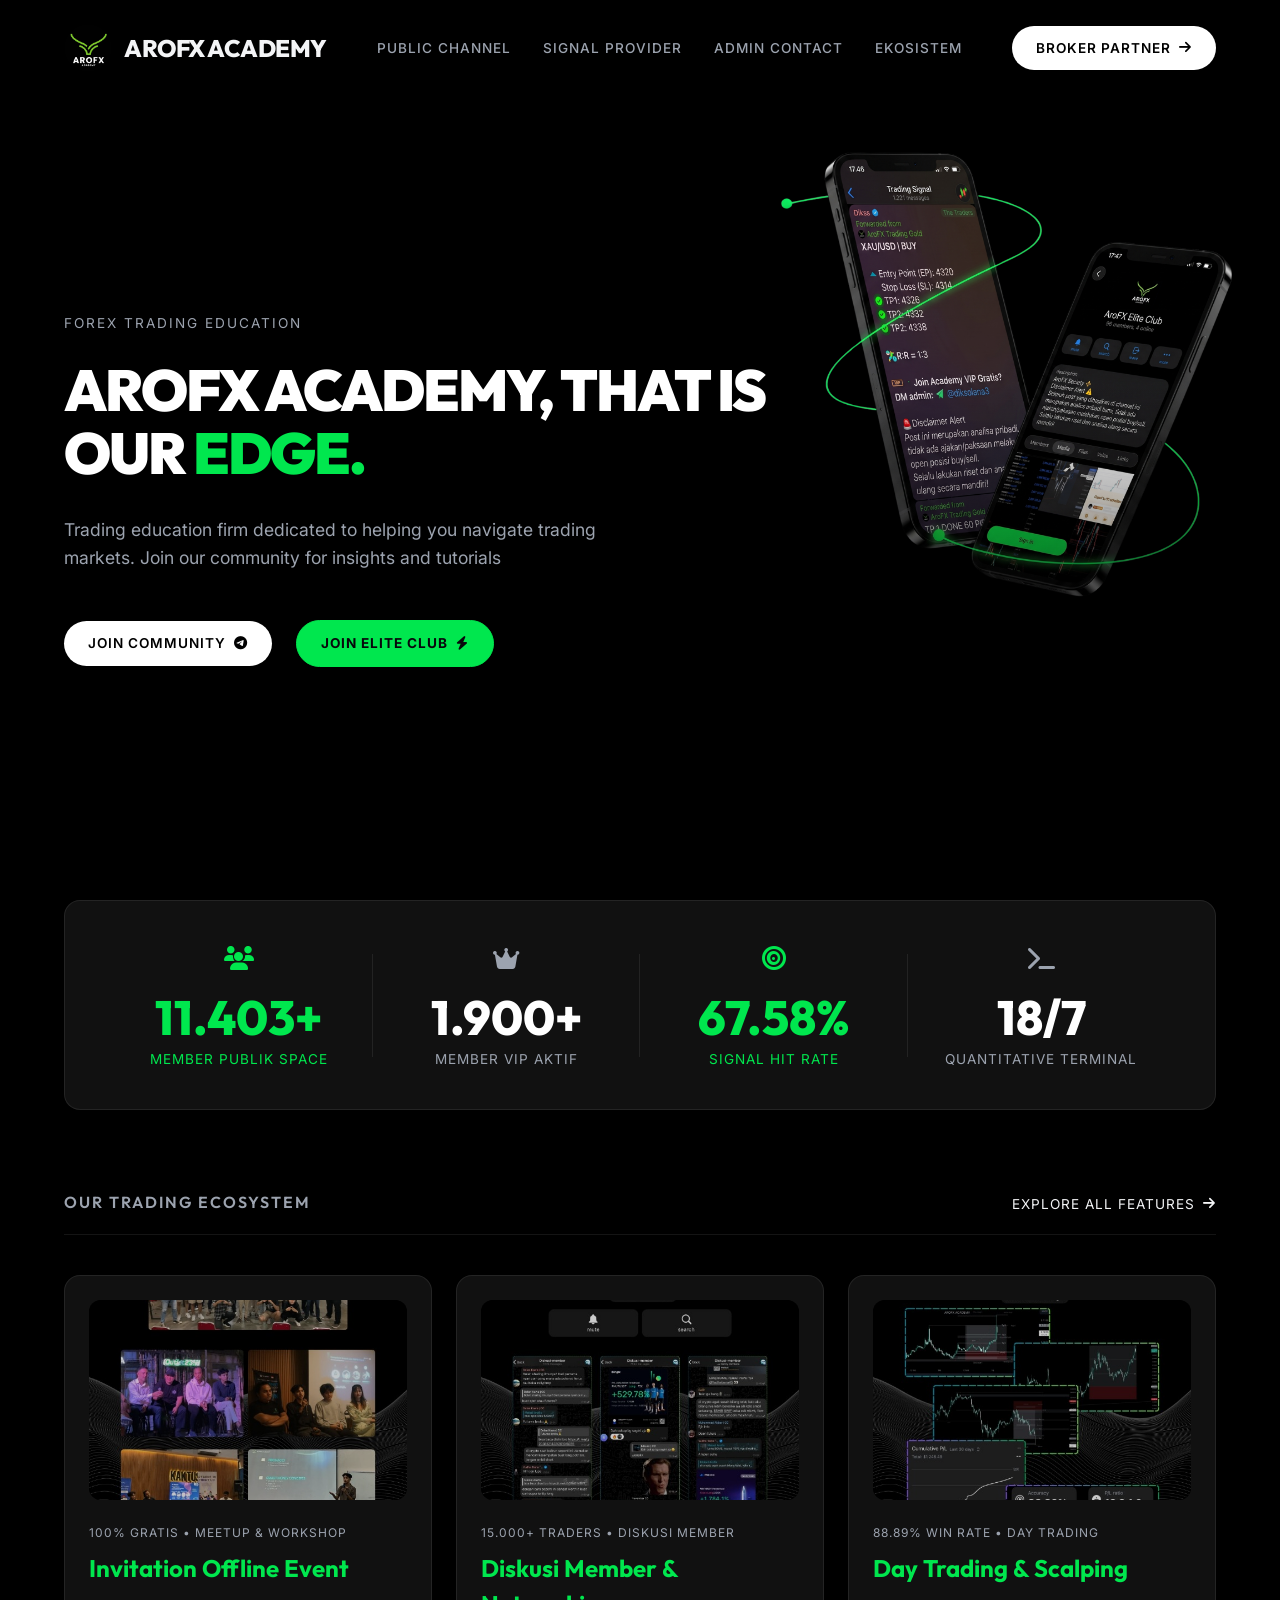
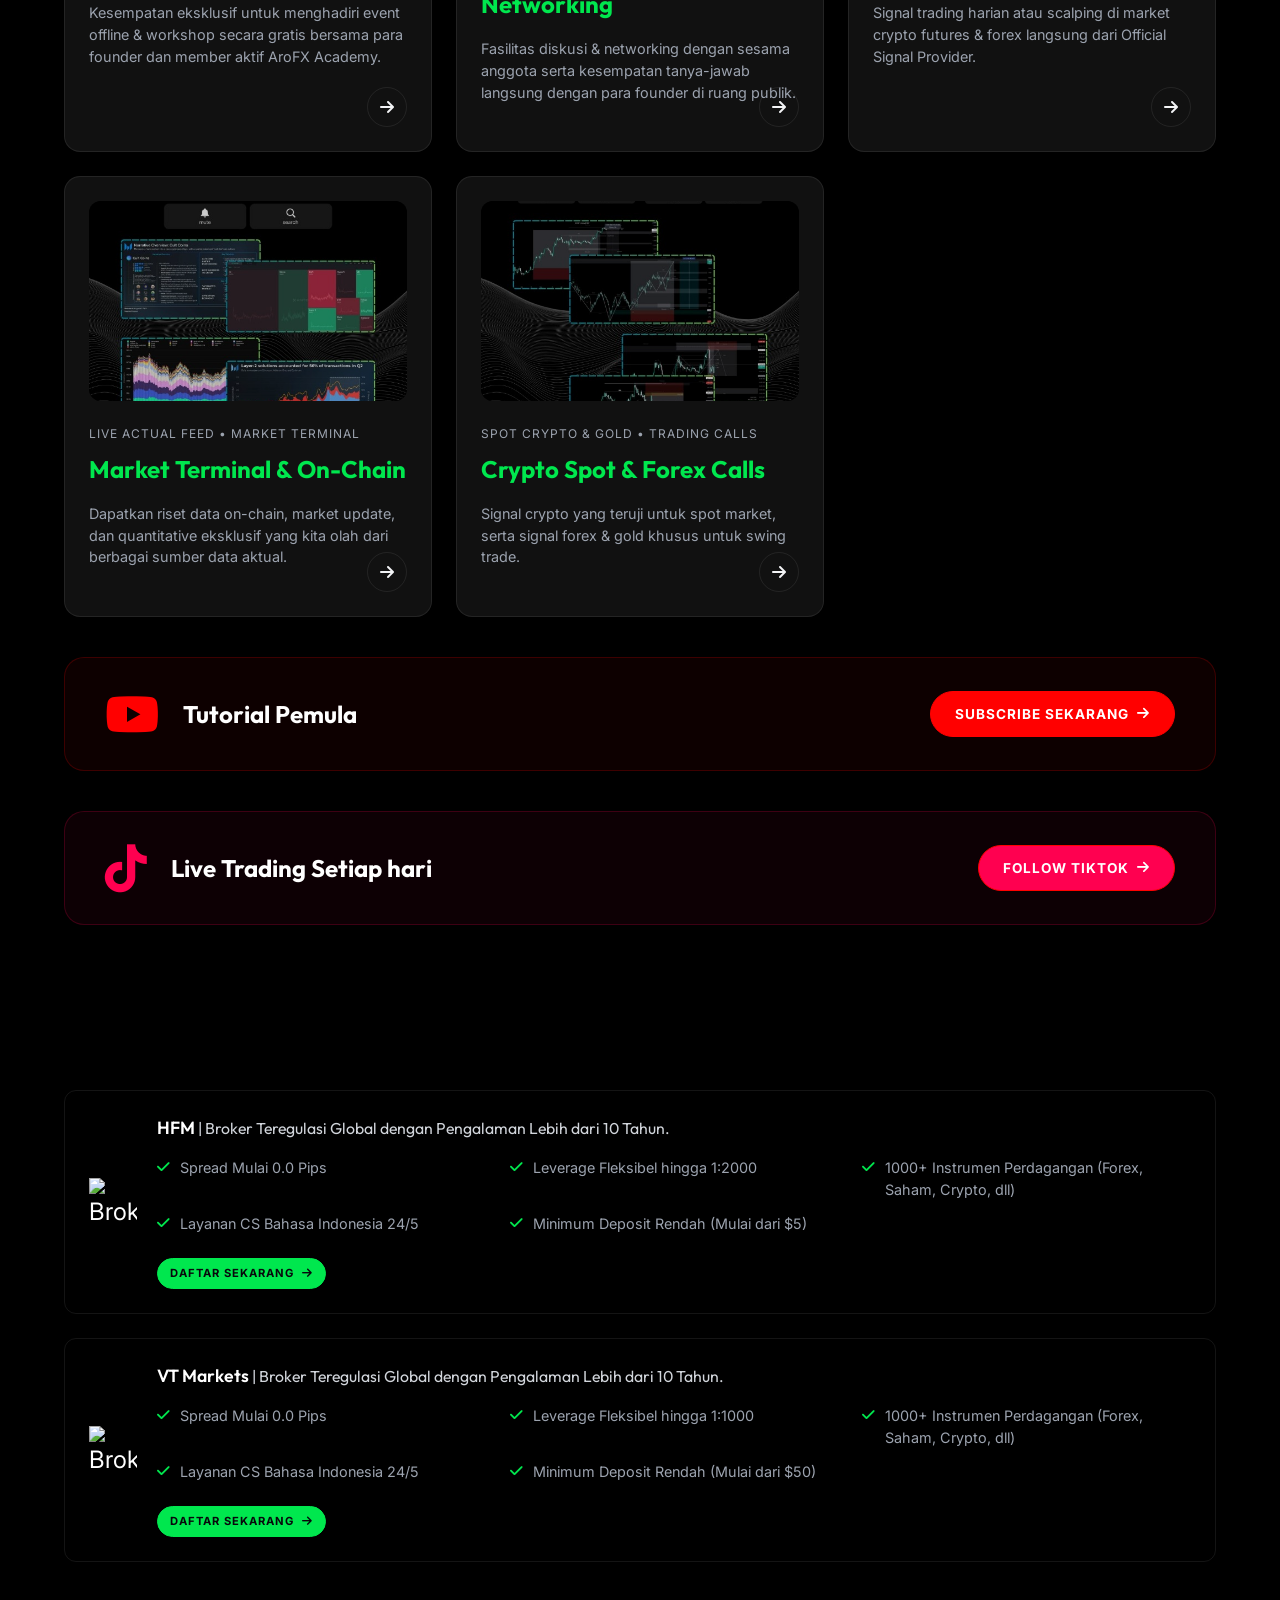
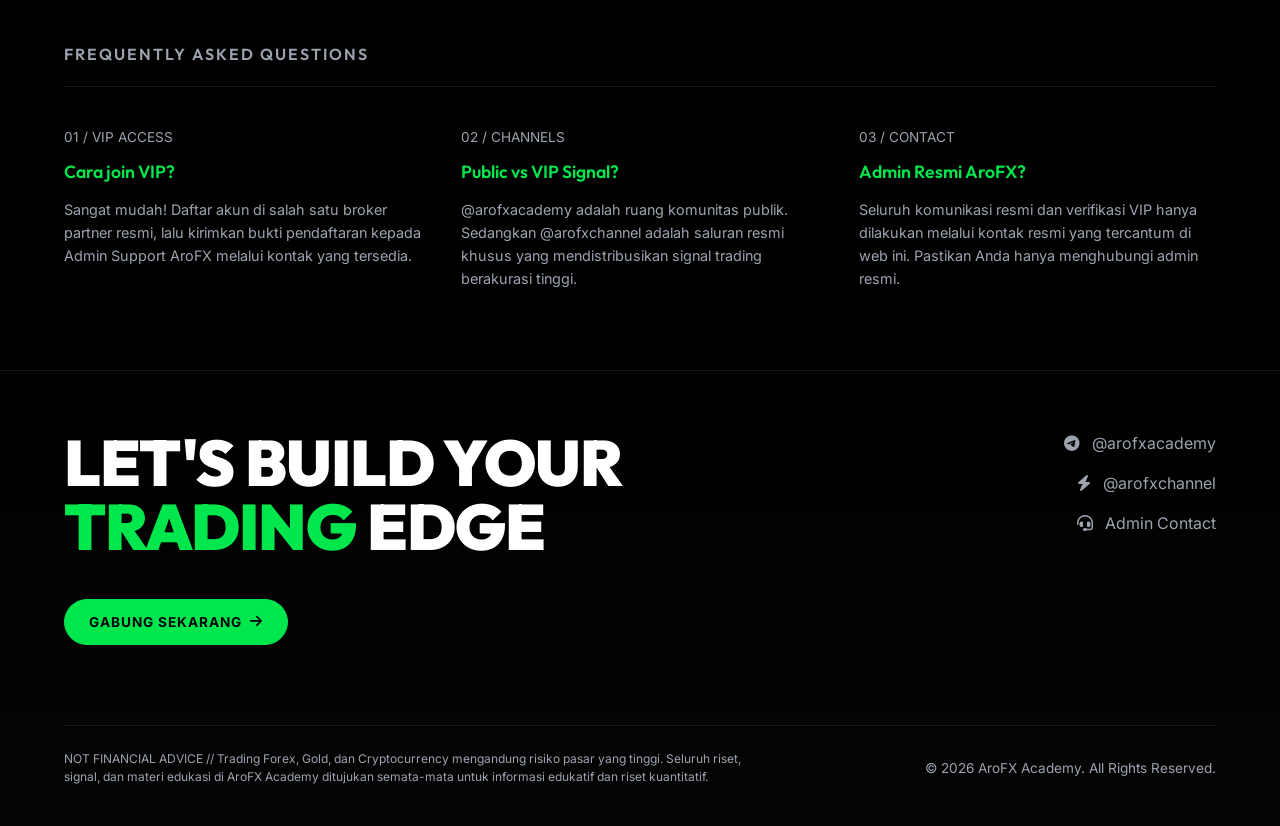
==== commit 835d5229: "Add files via upload" ====
--- a/index.html
+++ b/index.html
@@ -169,7 +169,7 @@
 
     <div class="infra-grid">
       <div class="infra-card">
-        <div class="infra-icon"><img src="assets/hfm_logo.svg" alt="HFM" /></div>
+        <div class="infra-icon"><img src="assets/partner_1.svg" alt="Broker 1" /></div>
         <div class="infra-info" style="width: 100%;">
           <h3>HFM <span style="font-weight: 400; color: #d1d5db; font-size: 0.9em;">| Broker Teregulasi Global dengan Pengalaman Lebih dari 10 Tahun.</span></h3>
           <ul class="infra-features">
@@ -187,7 +187,7 @@
       </div>
 
       <div class="infra-card">
-        <div class="infra-icon"><img src="assets/icon_vt_new.png" alt="VT Markets" /></div>
+        <div class="infra-icon"><img src="assets/partner_2.png" alt="Broker 2" /></div>
         <div class="infra-info" style="width: 100%;">
           <h3>VT Markets <span style="font-weight: 400; color: #d1d5db; font-size: 0.9em;">| Broker Teregulasi Global dengan Pengalaman Lebih dari 10 Tahun.</span></h3>
           <ul class="infra-features">
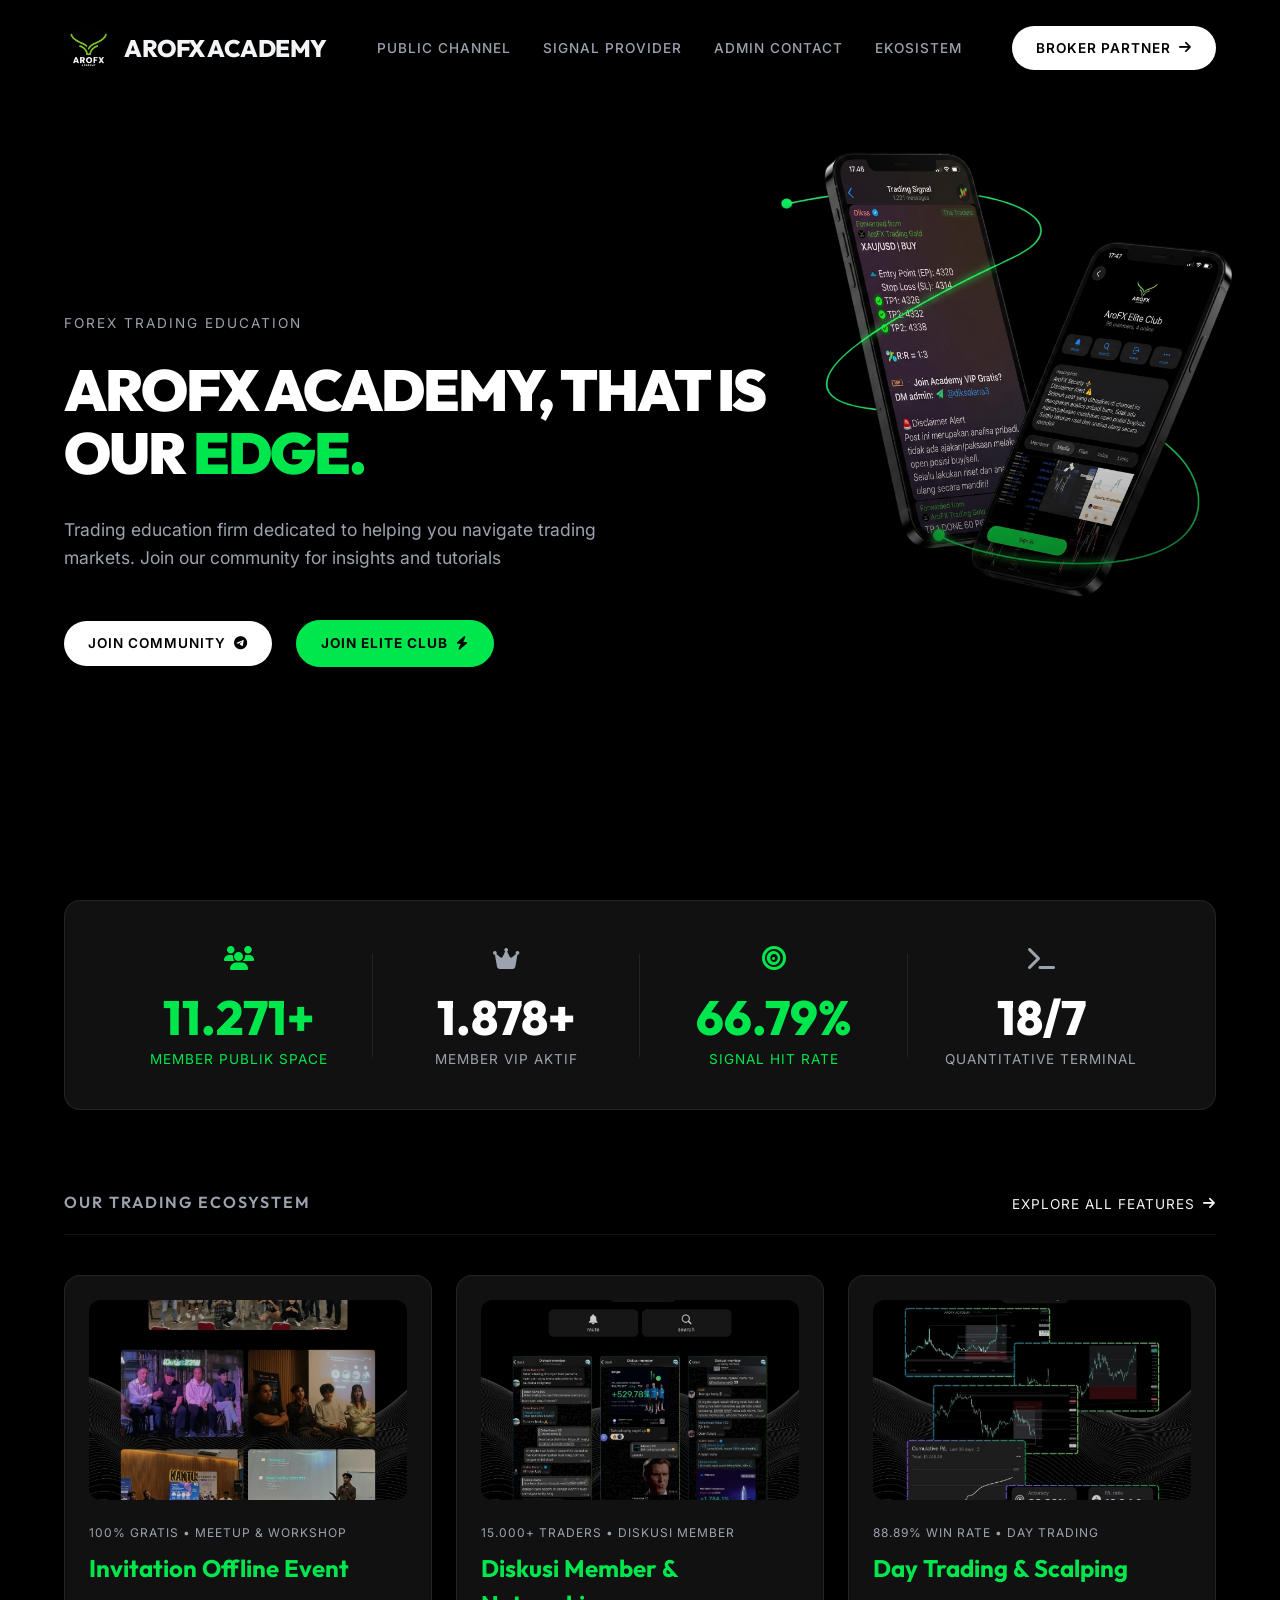
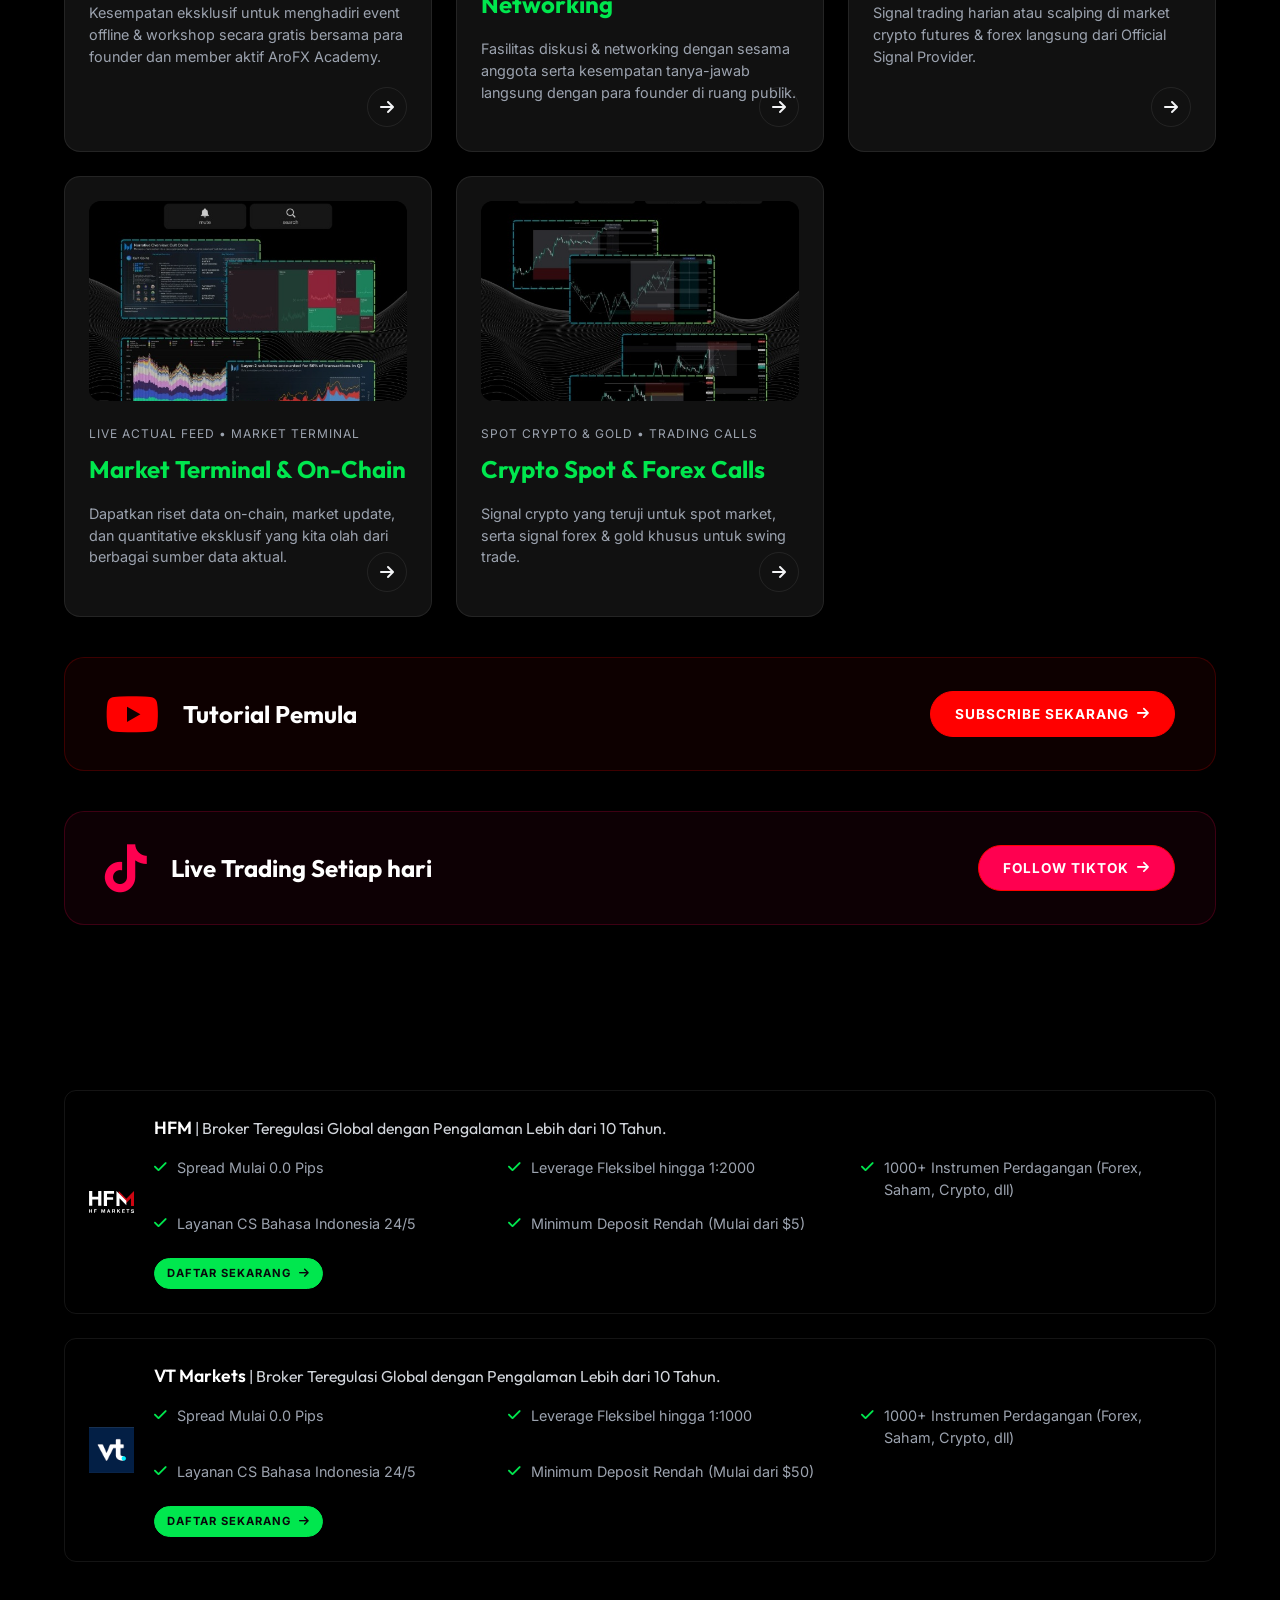
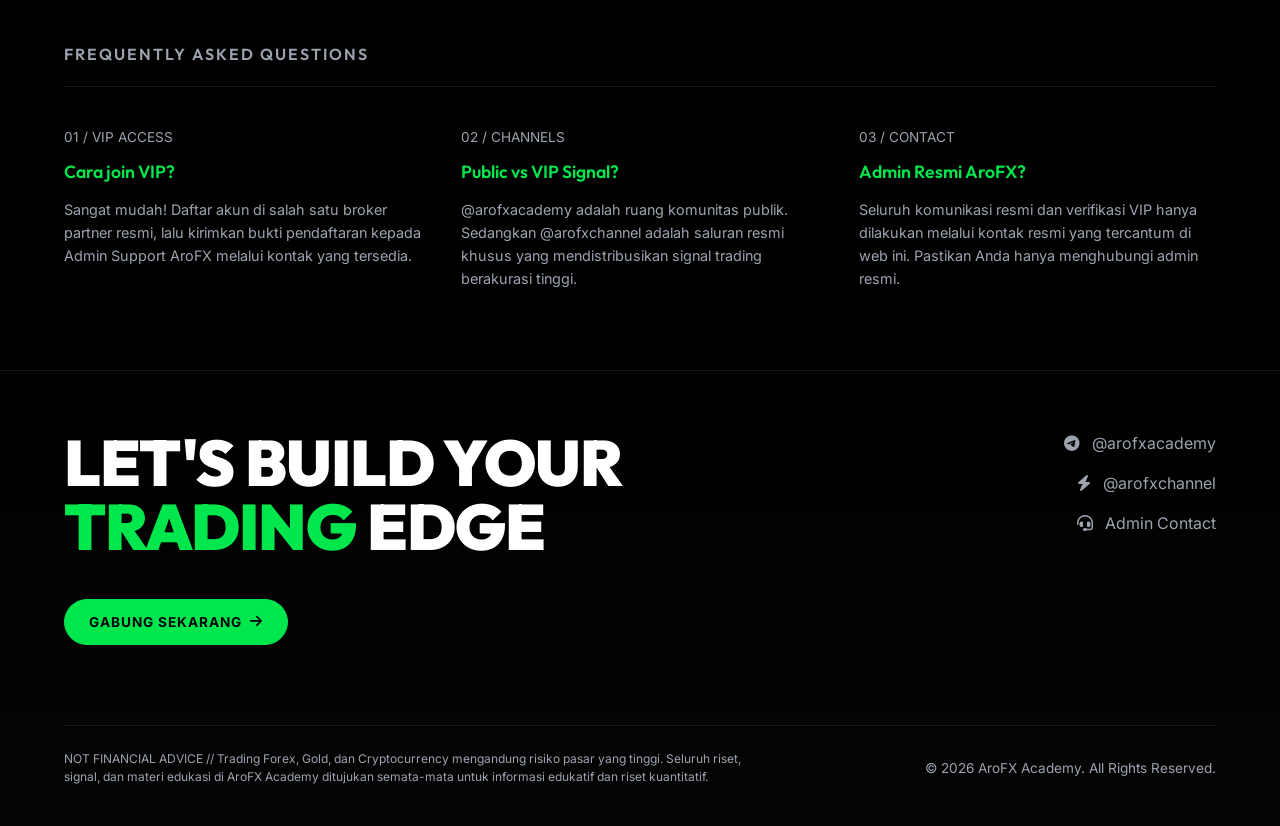
==== commit 1b33561f: "Update links for HFM registration and Offline Event WhatsApp" ====
--- a/index.html
+++ b/index.html
@@ -90,7 +90,7 @@
     </div>
     
     <div class="eco-grid">
-      <a href="https://t.me/arofxacademy" target="_blank" class="eco-card">
+      <a href="https://api.whatsapp.com/send/?phone=6281252805815&text&type=phone_number&app_absent=0" target="_blank" class="eco-card">
         <div class="eco-img-box"><img src="assets/feature_offline_event.jpg" alt="Offline Event" /></div>
         <span class="eco-tag">100% Gratis • Meetup & Workshop</span>
         <h3 class="eco-title">Invitation Offline Event</h3>
@@ -181,7 +181,7 @@
             <li><i class="fa-solid fa-check" style="color: #00e74e;"></i> Minimum Deposit Rendah (Mulai dari $5)</li>
           </ul>
           <div style="margin-top: 24px; display: flex; justify-content: flex-start;">
-            <a href="https://t.me/arofxchannel" target="_blank" class="btn-green" style="padding: 6px 12px; font-size: 0.7rem;">Daftar Sekarang <i class="fa-solid fa-arrow-right"></i></a>
+            <a href="https://register.hftidtrade.com/int/en/new-live-account?refid=30425752" target="_blank" class="btn-green" style="padding: 6px 12px; font-size: 0.7rem;">Daftar Sekarang <i class="fa-solid fa-arrow-right"></i></a>
           </div>
         </div>
       </div>
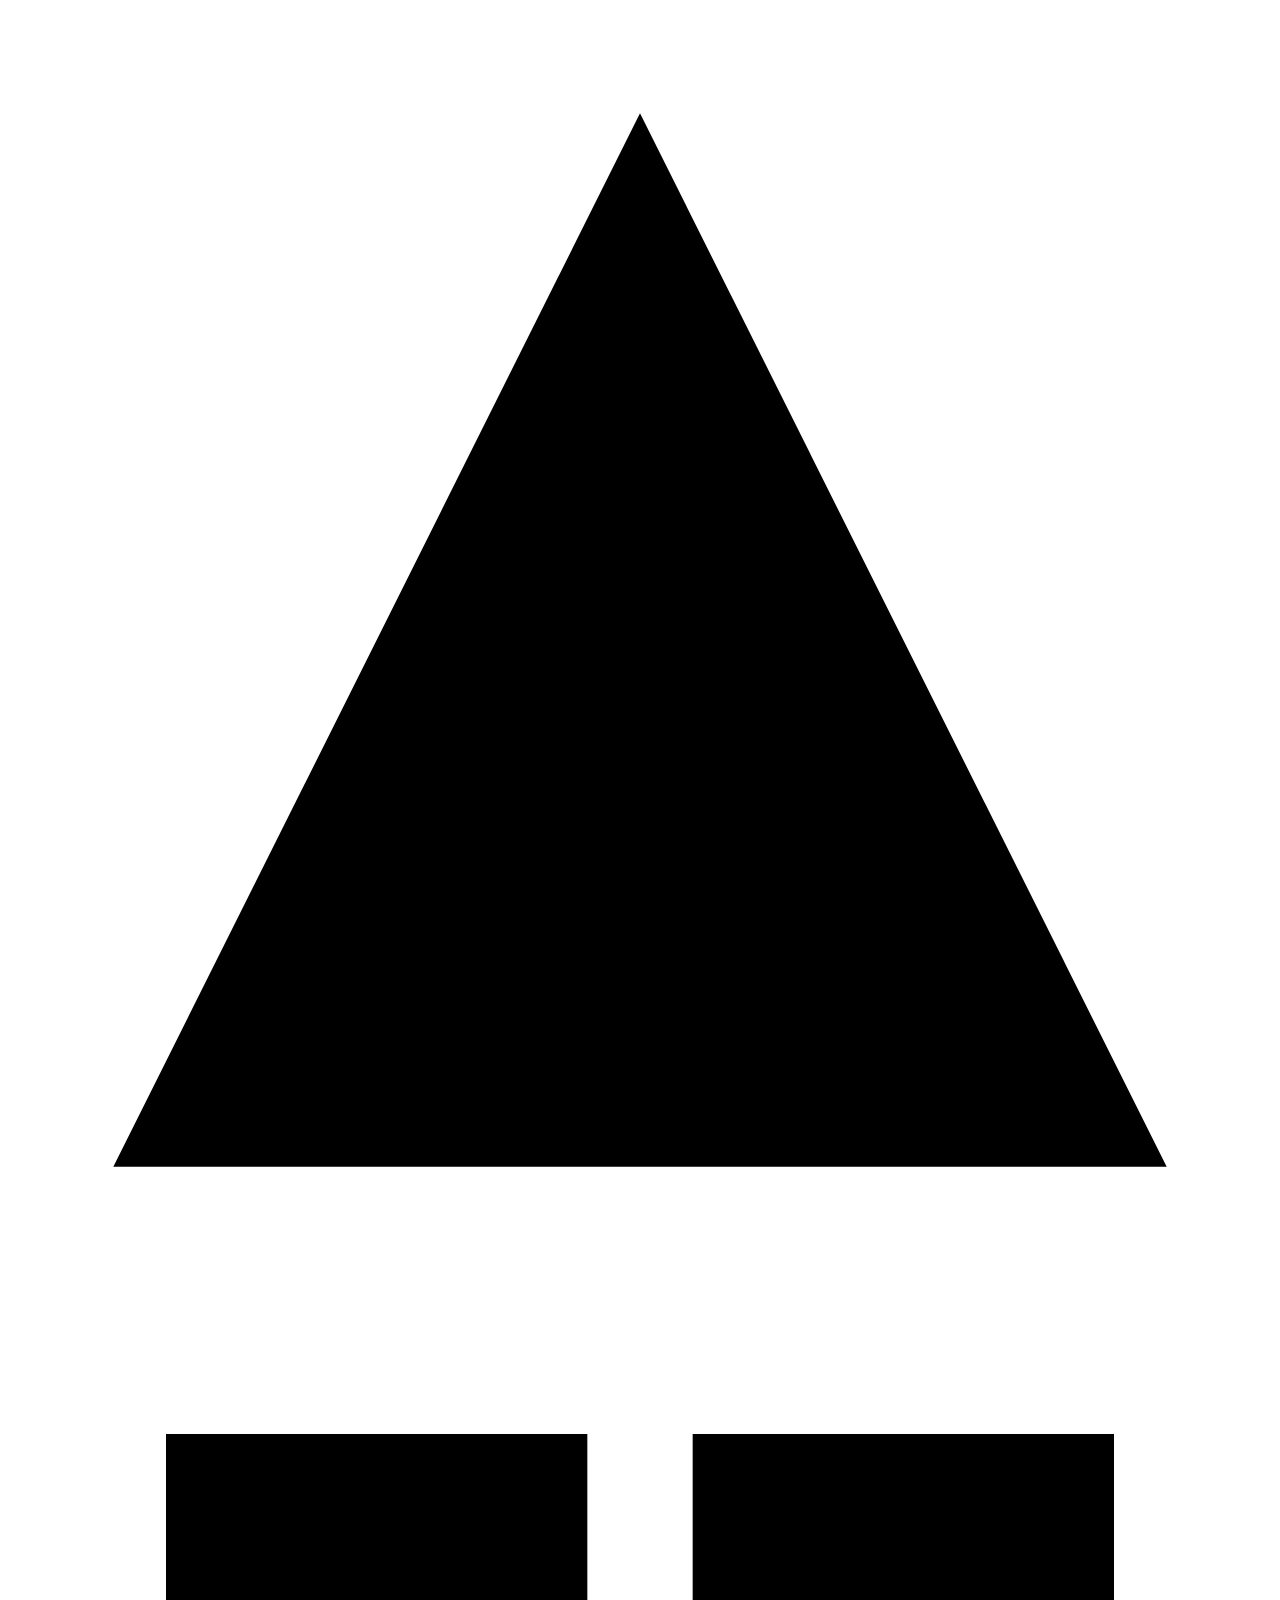
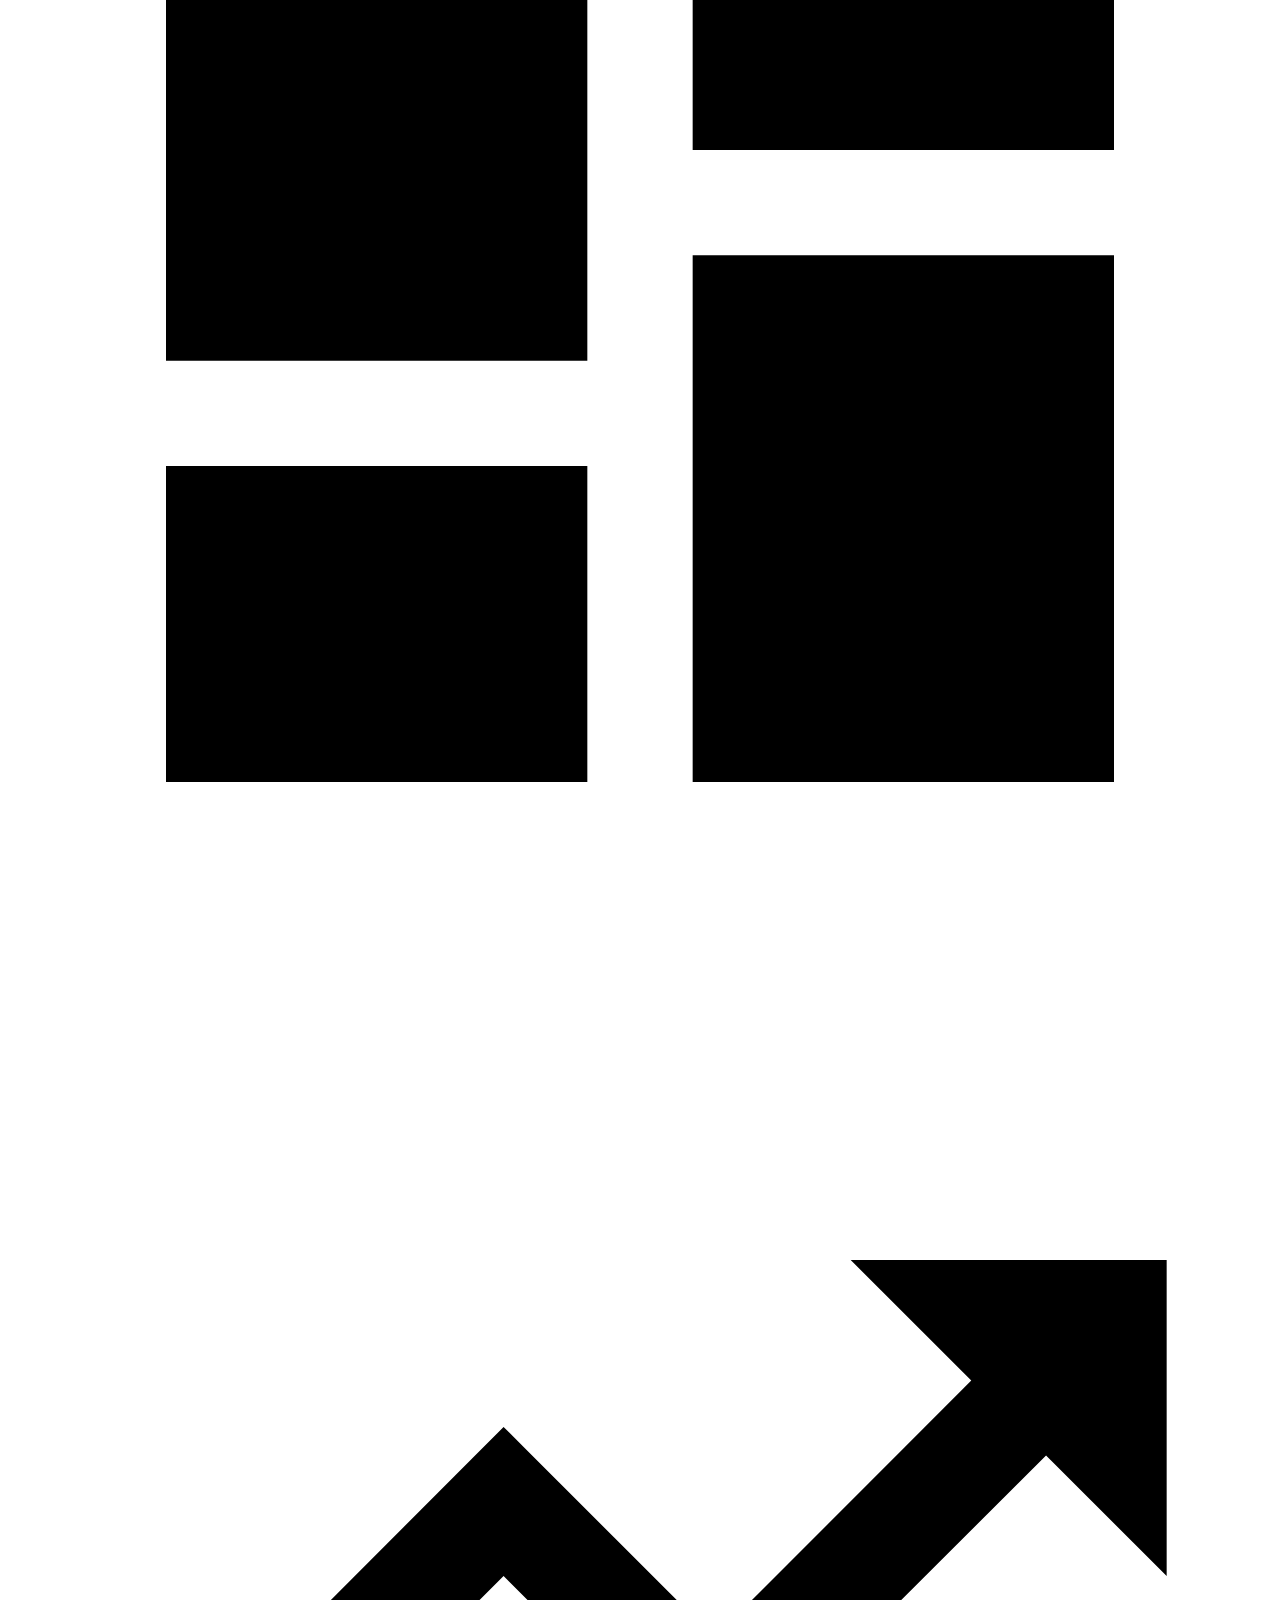
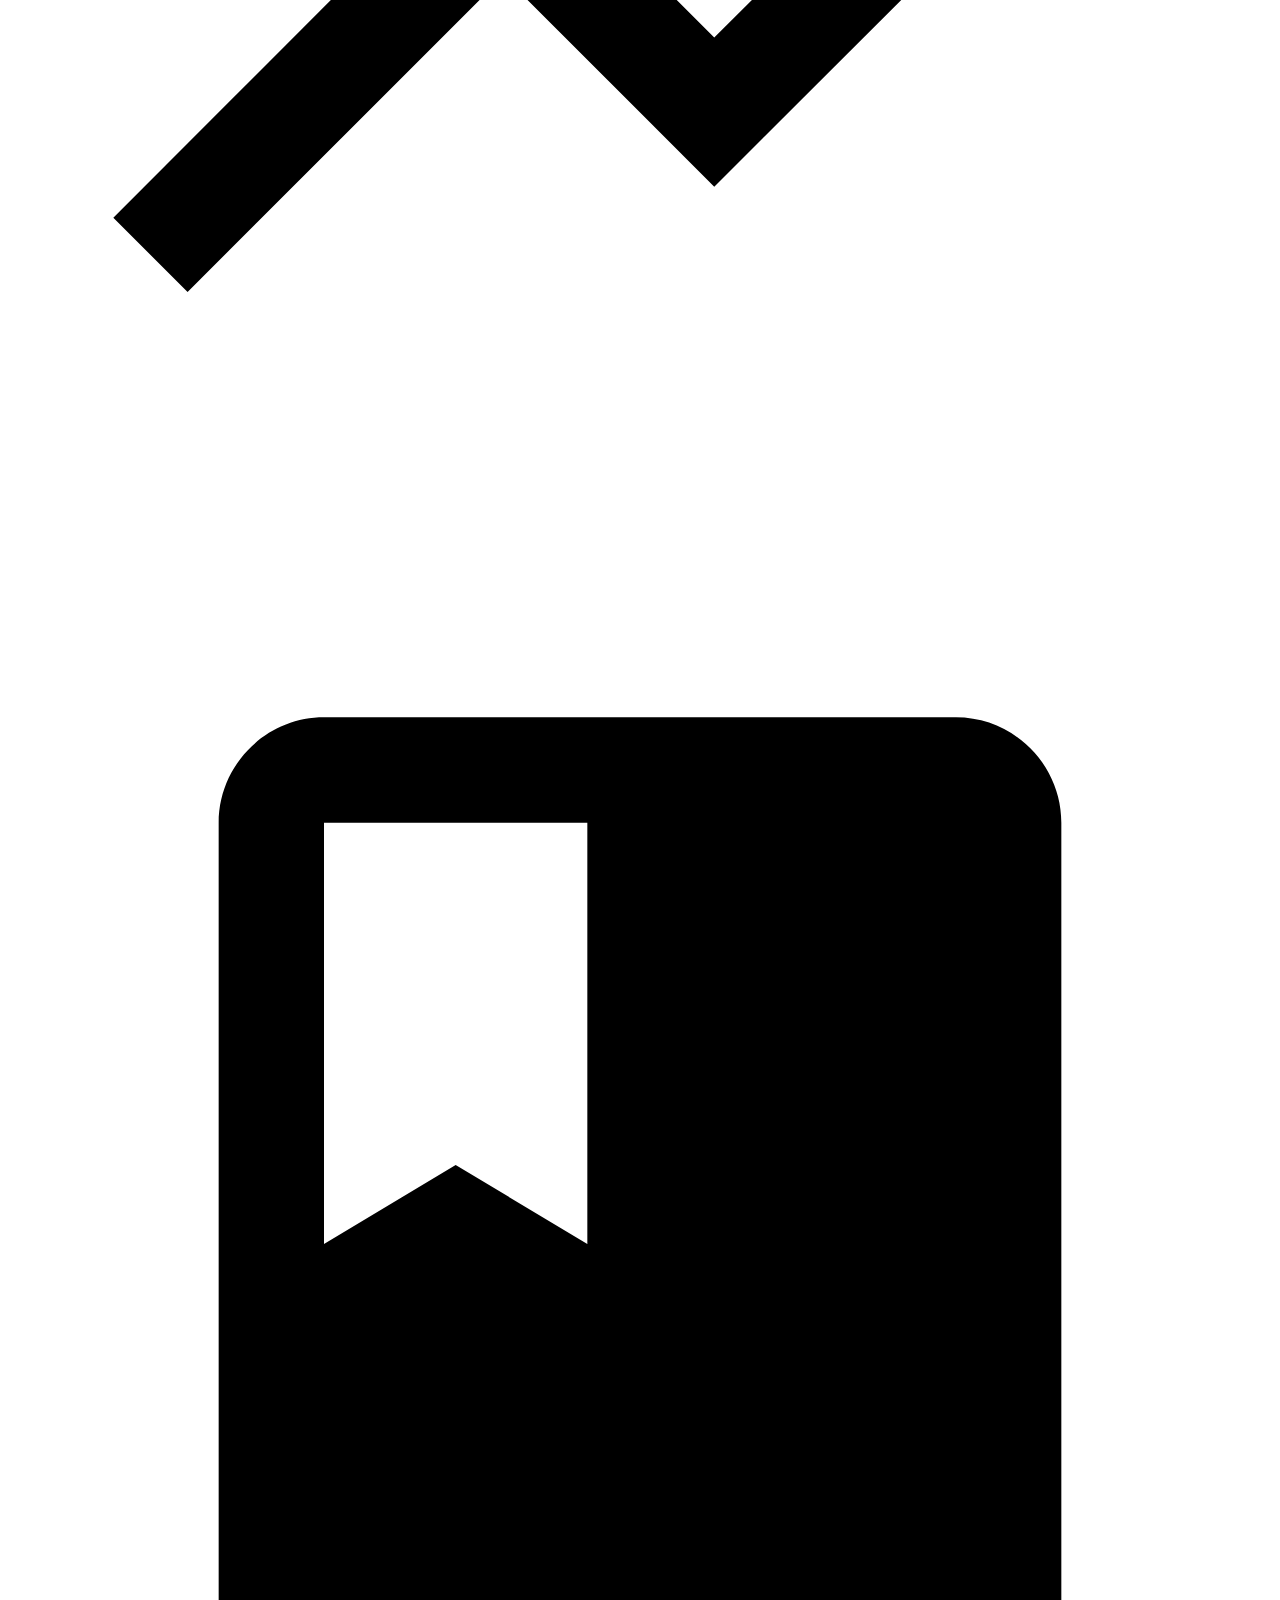
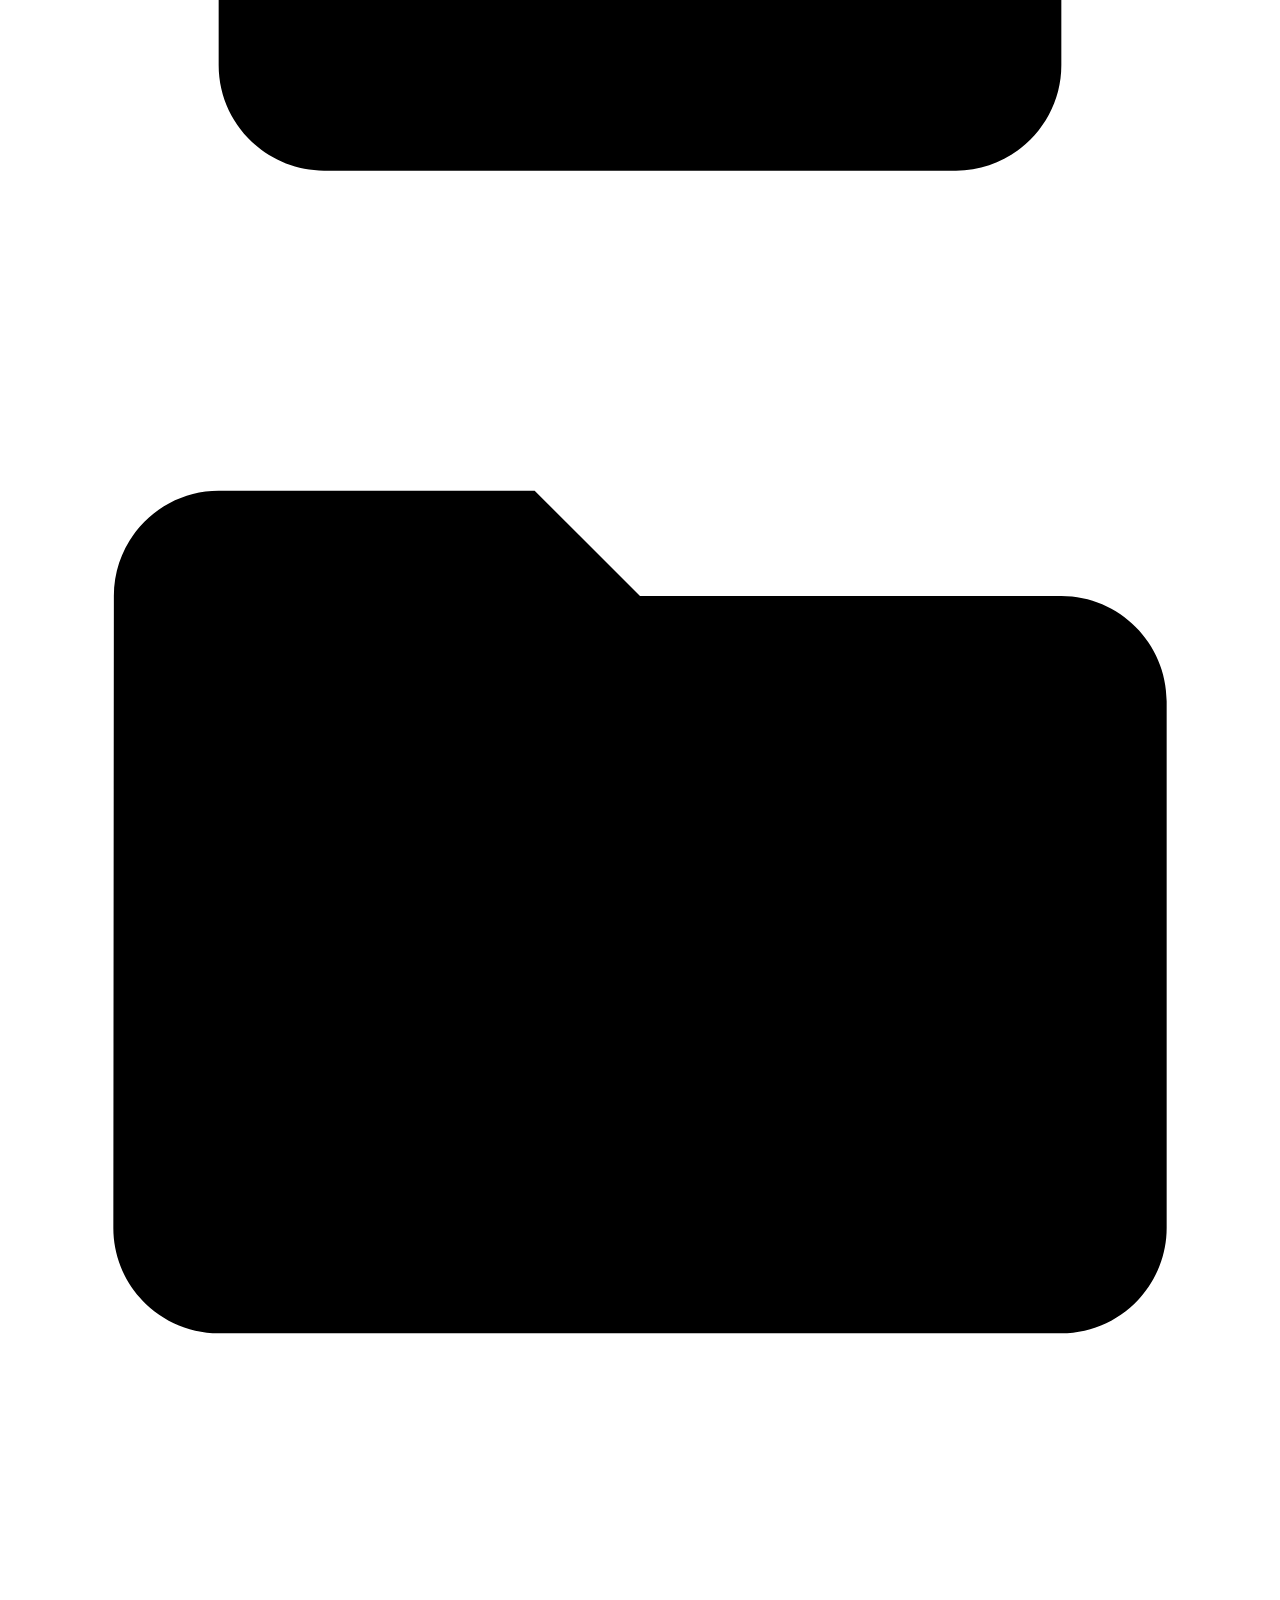
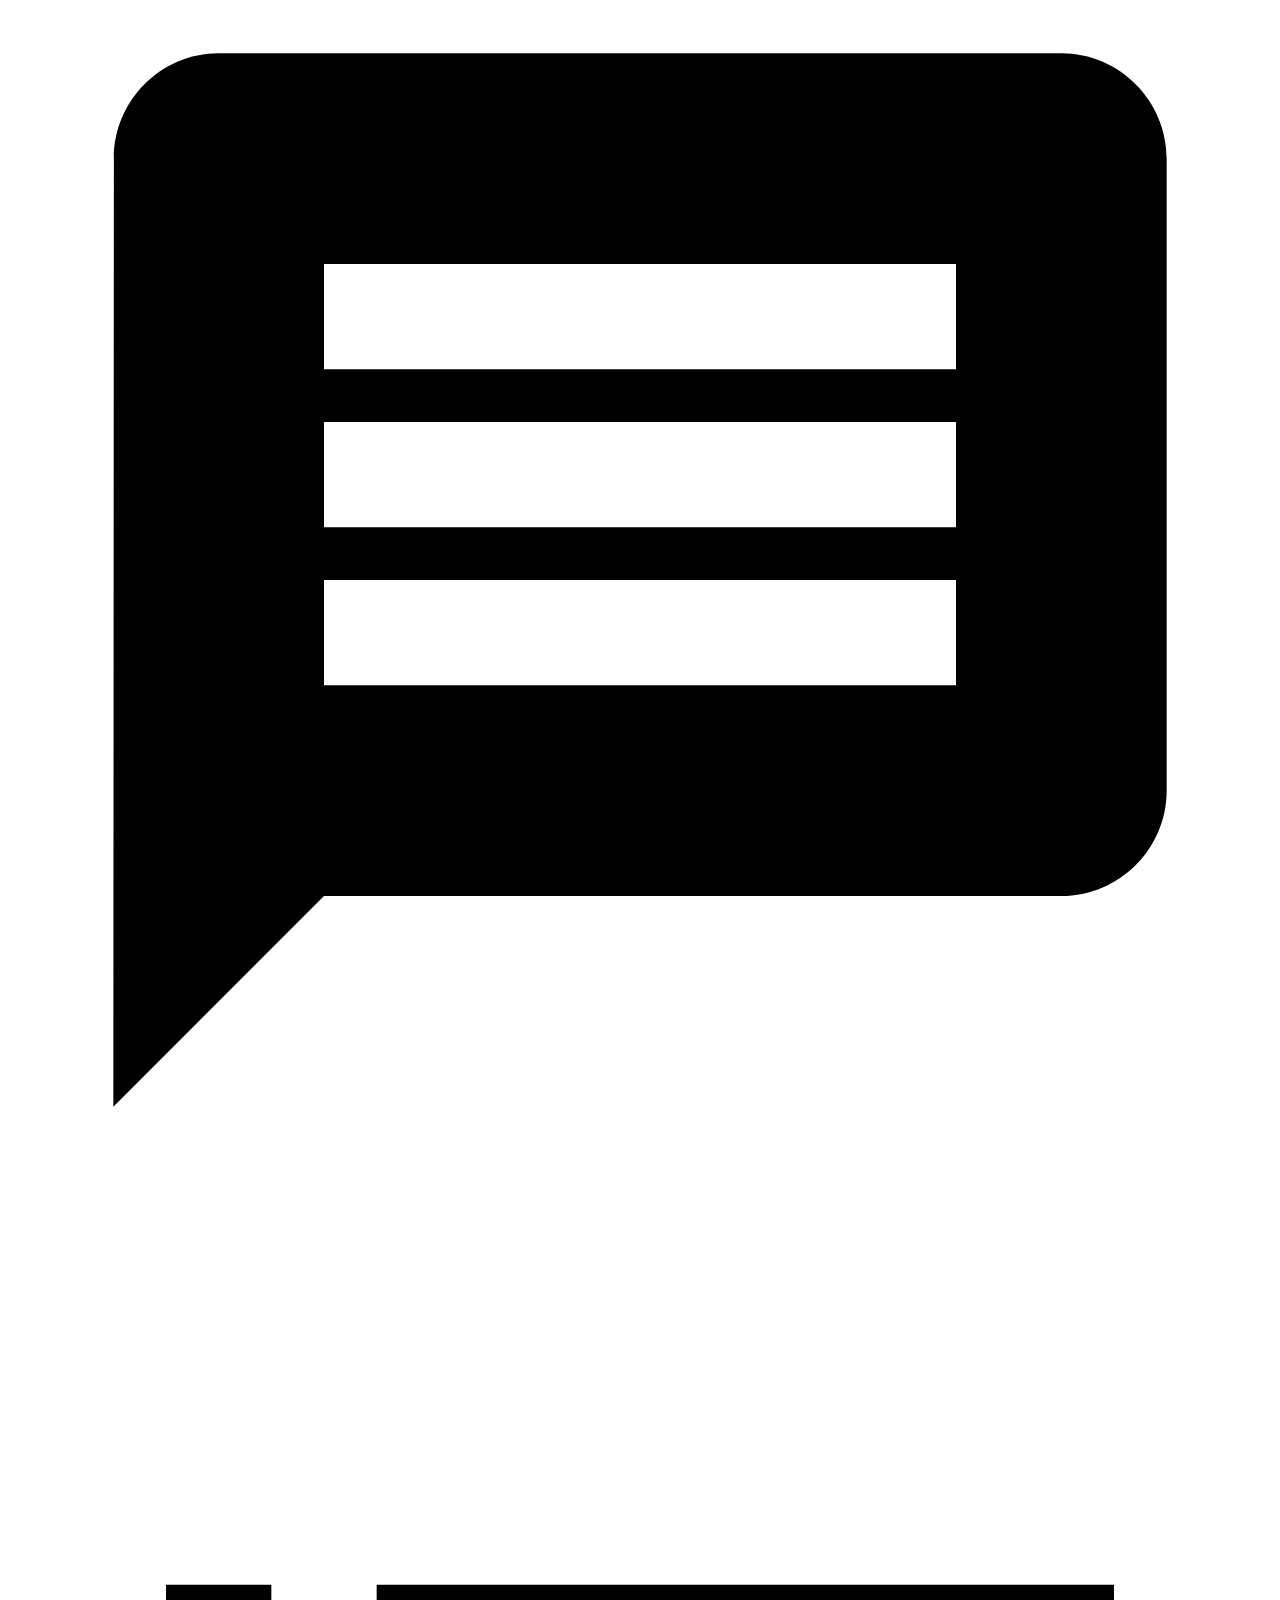
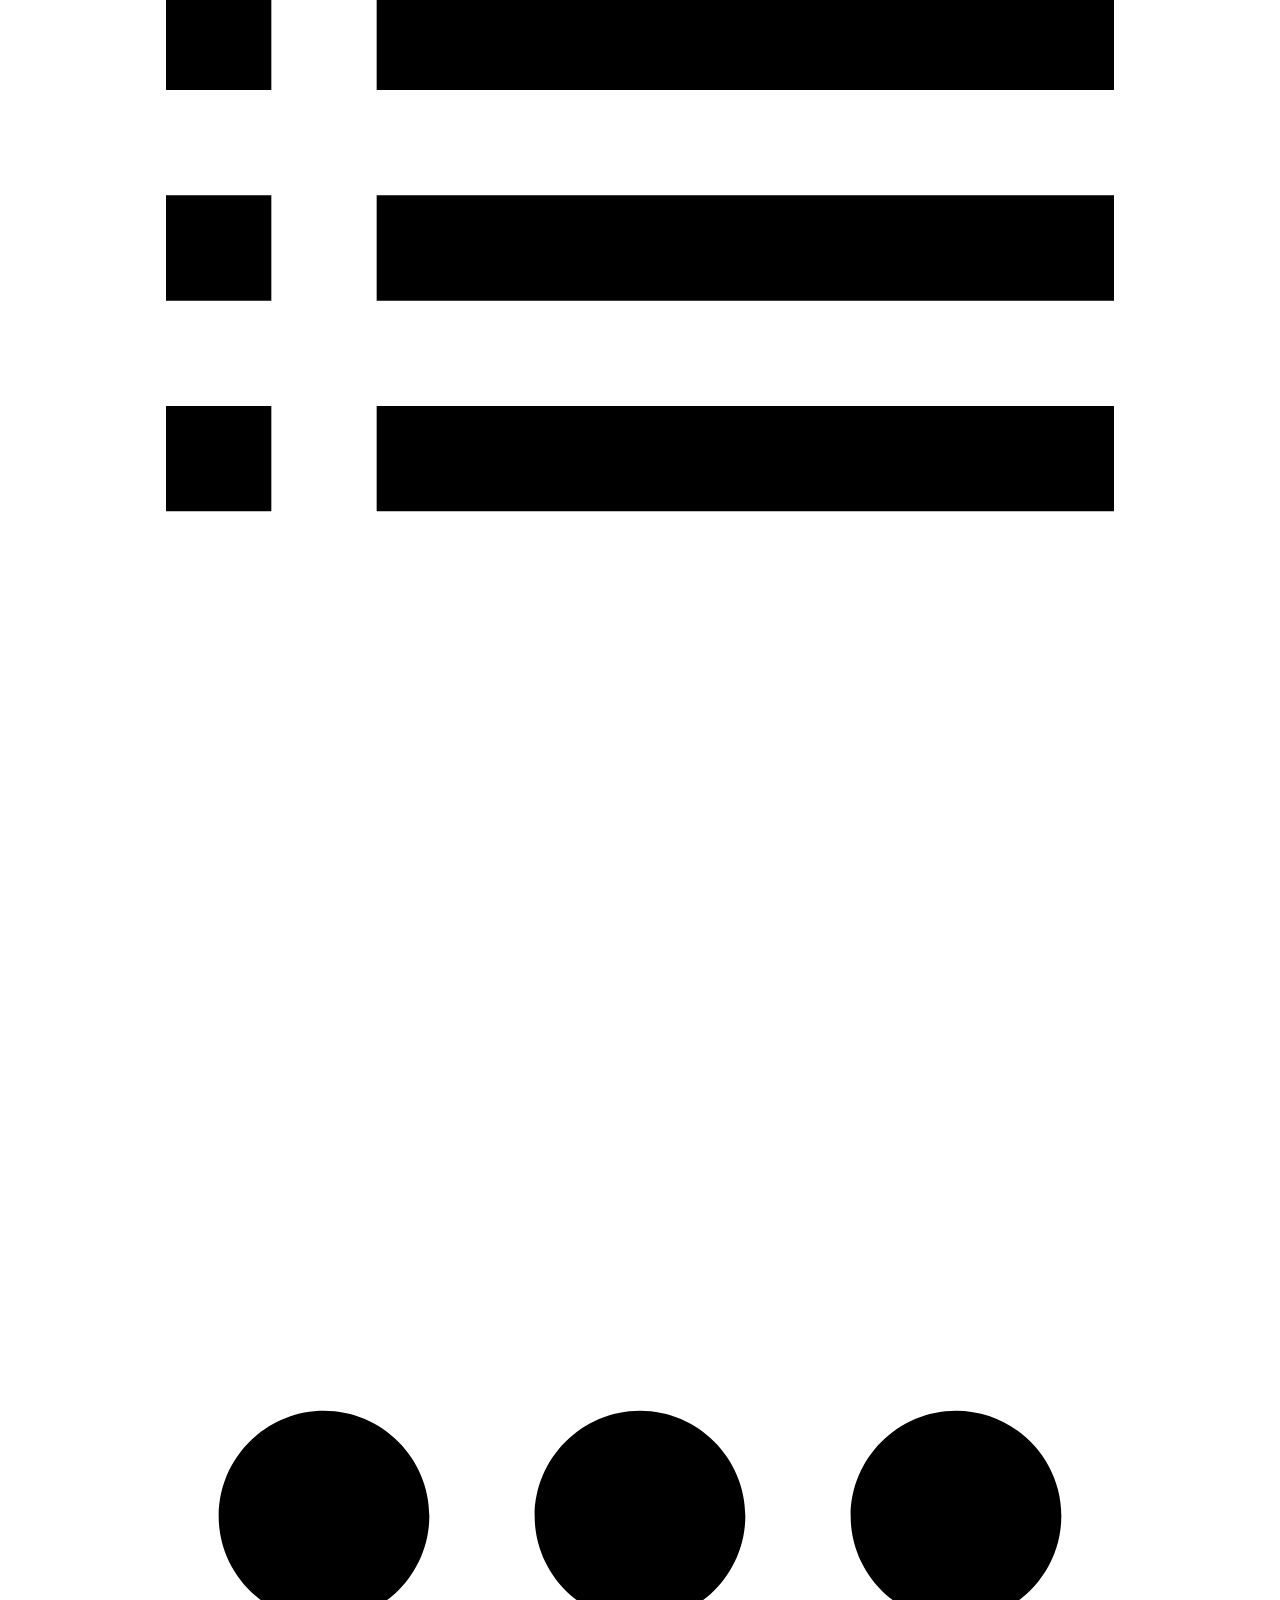
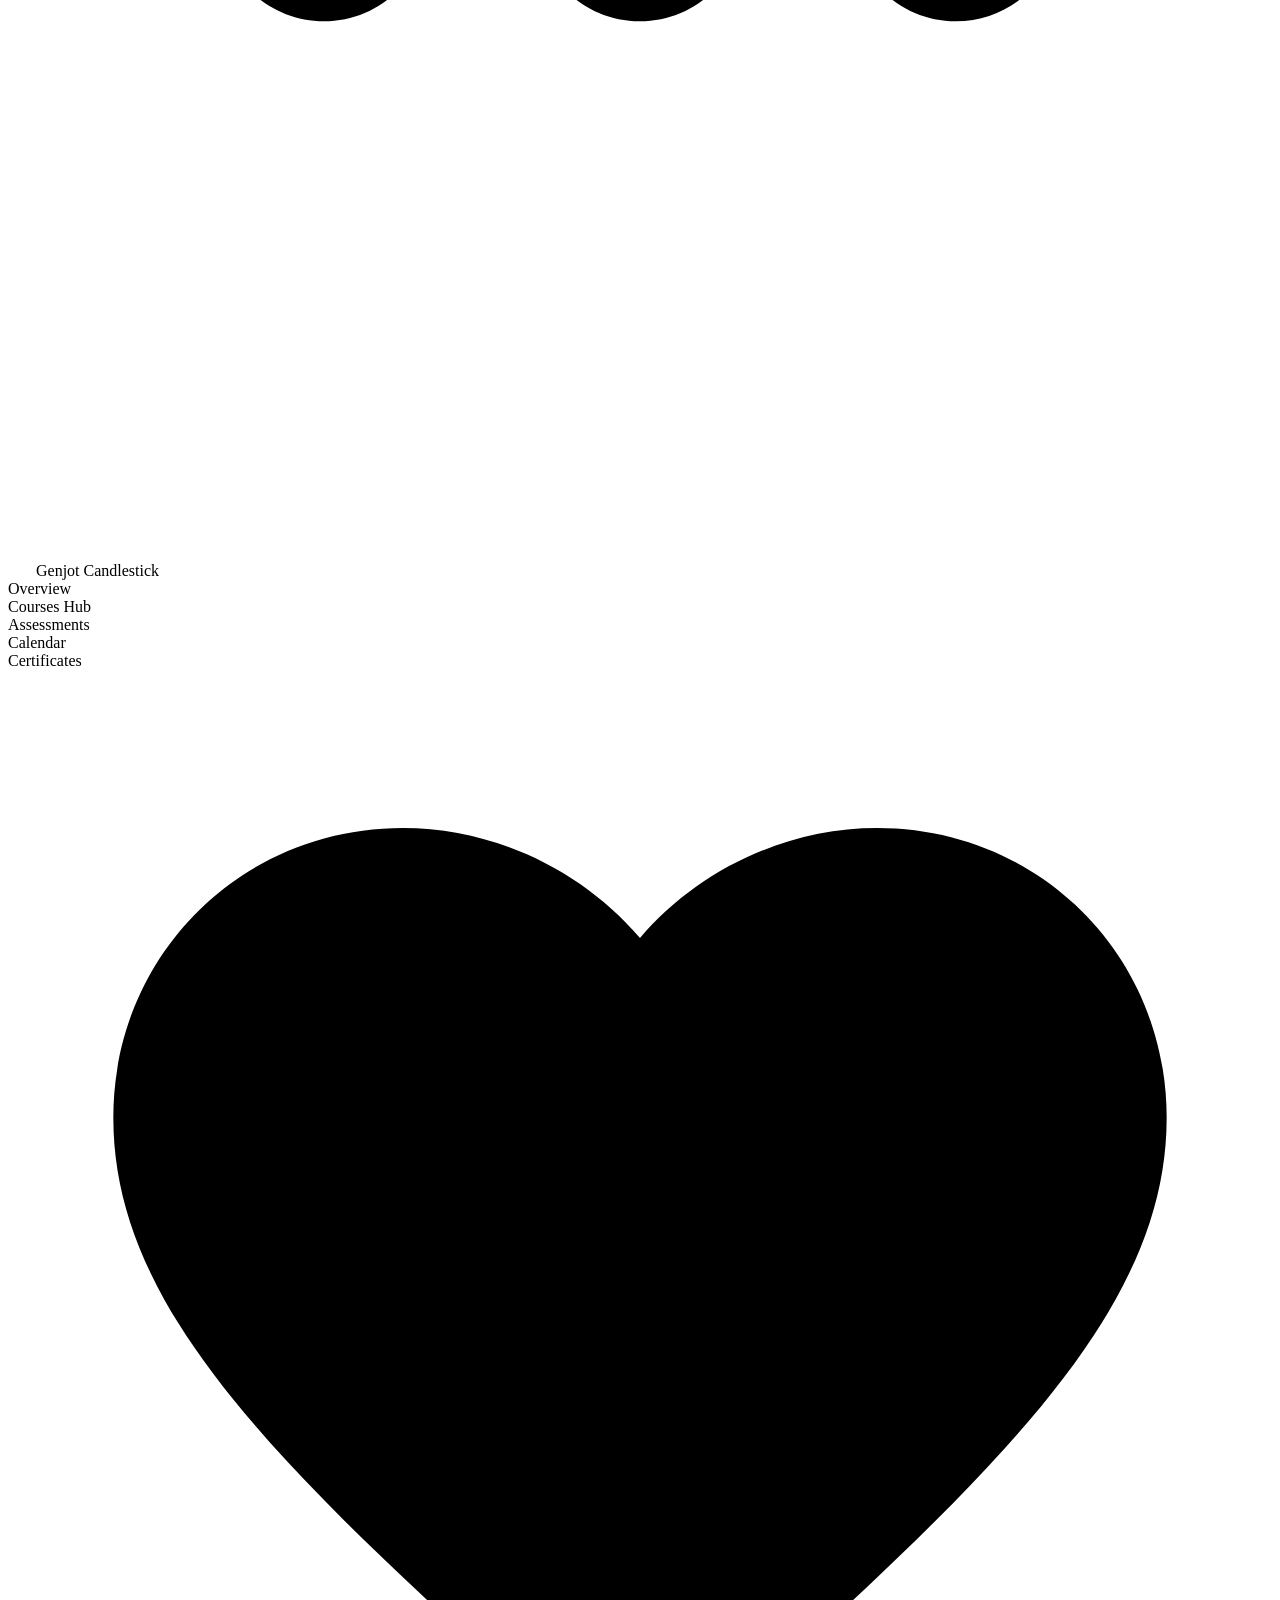
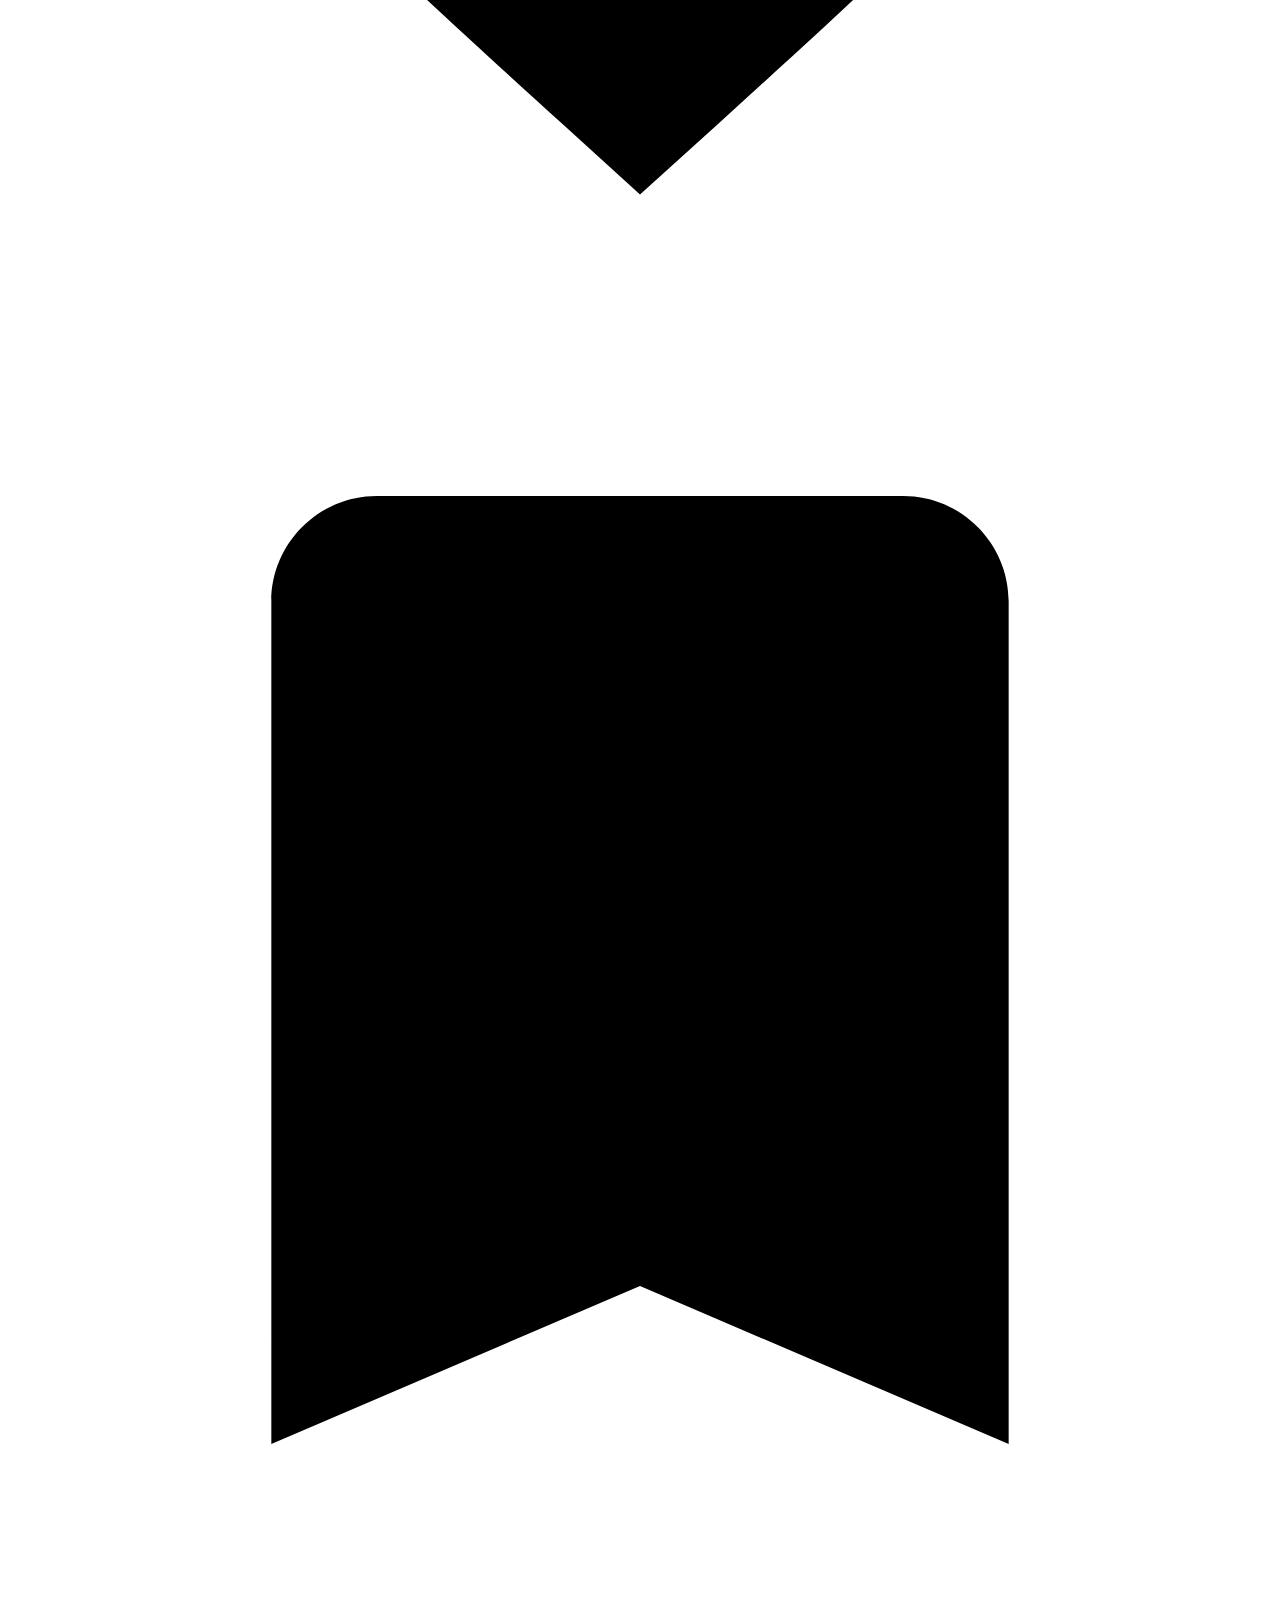
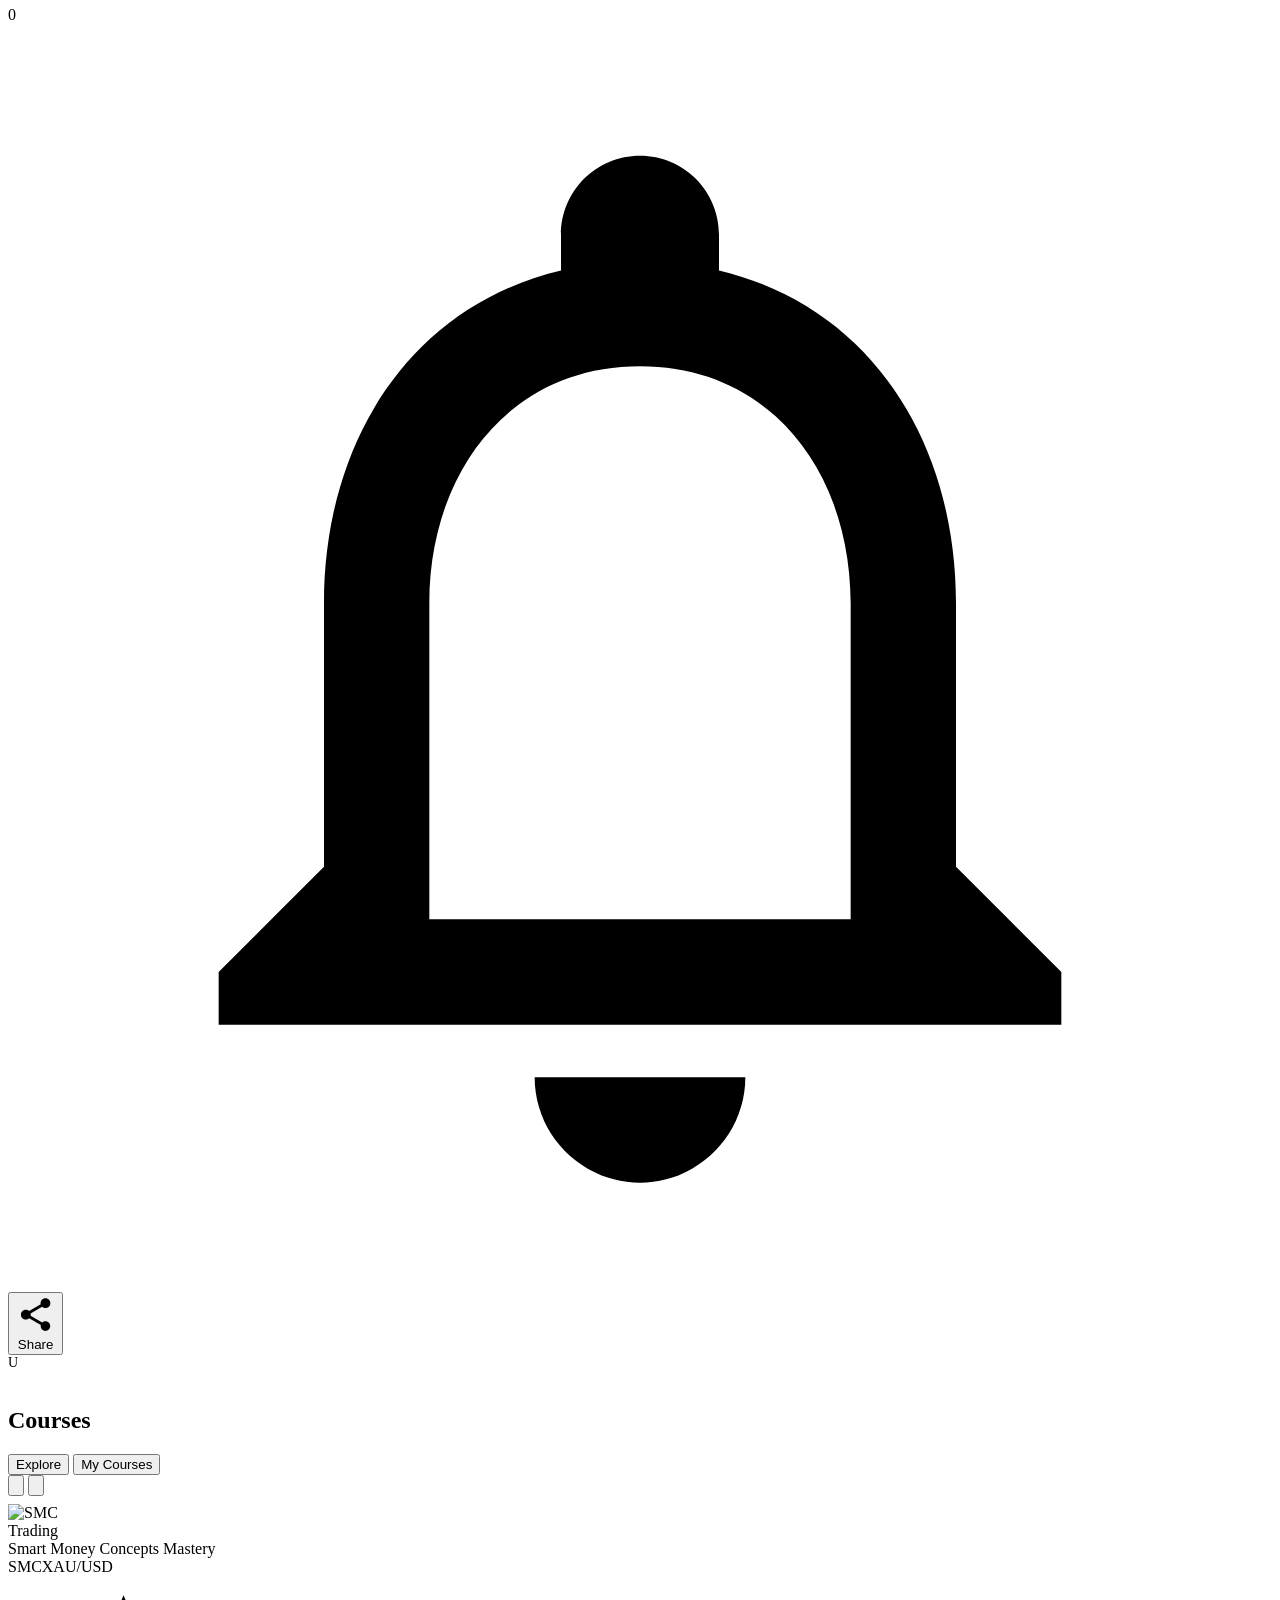
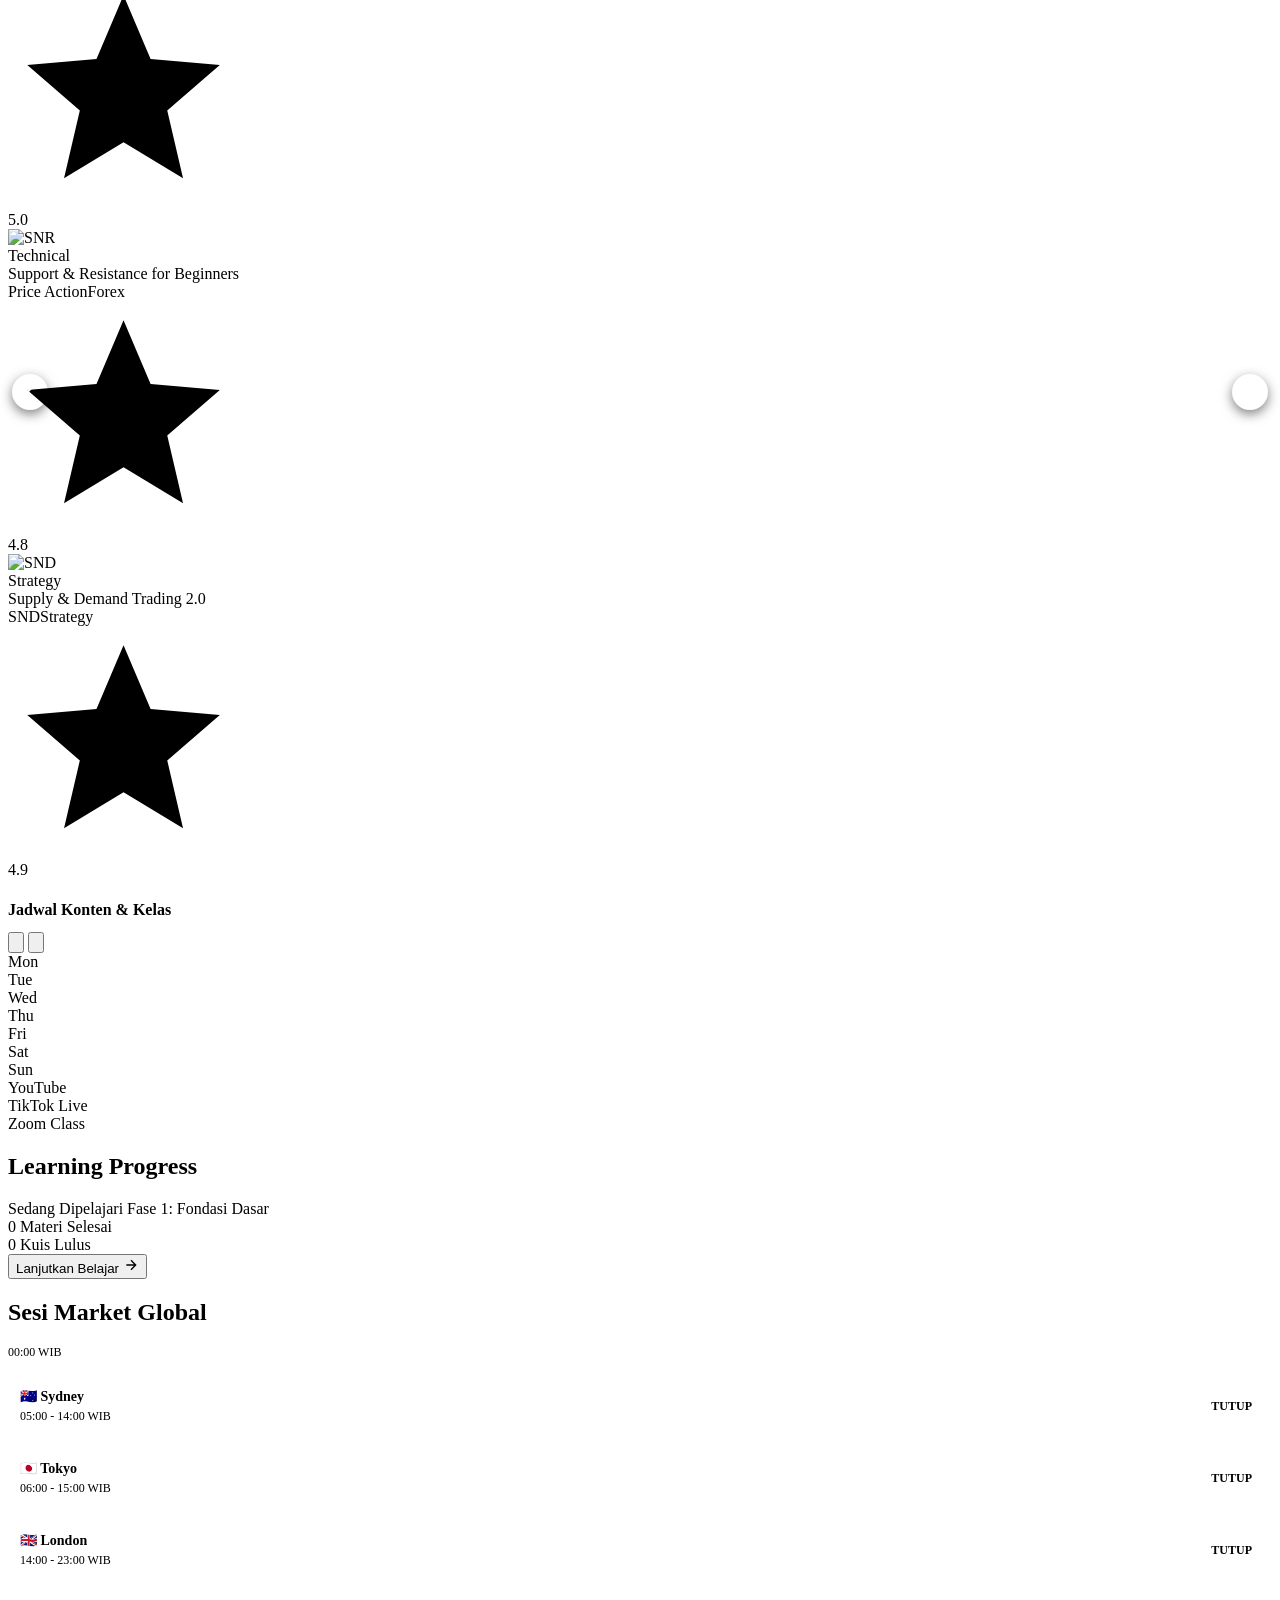
==== commit fcb97d0d: "Add files via upload" ====
--- a/index.html
+++ b/index.html
@@ -1,264 +1,348 @@
 <!DOCTYPE html>
-<html lang="id" dir="ltr">
+<html lang="id">
 <head>
-  <meta charset="UTF-8" />
-  <meta name="viewport" content="width=device-width, initial-scale=1.0" />
-  <title>AroFX Academy — Institutional DeFi &amp; Forex Trading Ecosystem</title>
-  <meta name="description" content="AroFX Academy adalah ekosistem trading kelas institusi. Signal berakurasi tinggi dari Signal Provider Resmi (@arofxchannel) dan ruang komunitas terbuka di Public Space (@arofxacademy)." />
-  <link rel="stylesheet" href="index.css" />
-  <link href="https://unpkg.com/aos@2.3.1/dist/aos.css" rel="stylesheet">
-  <link rel="stylesheet" href="https://cdnjs.cloudflare.com/ajax/libs/font-awesome/6.4.0/css/all.min.css" crossorigin="anonymous" />
+  <meta charset="UTF-8">
+  <meta name="viewport" content="width=device-width, initial-scale=1.0">
+  <title>GenjotCandlestick Trading Academy — Dashboard</title>
+  <meta name="description" content="GenjotCandlestick Trading Academy — Belajar trading XAU/USD (Emas) dari nol secara terarah, bertahap, dan gratis.">
+  <link rel="icon" type="image/svg+xml" href="favicon.svg">
+  <link rel="stylesheet" href="style.css">
 </head>
 <body>
 
-  <!-- NAVBAR -->
-  <header class="top-nav">
-    <a href="#top" class="nav-brand">
-      <img src="assets/logo.png" alt="AroFX Logo" />
-      <span>AROFX ACADEMY</span>
-    </a>
-    <button class="mobile-nav-toggle" id="navToggle" aria-label="Toggle Menu">
-      <i class="fa-solid fa-bars"></i>
-    </button>
-    <nav class="nav-links" id="navLinks">
-      <a href="https://t.me/arofxacademy" target="_blank">Public Channel</a>
-      <a href="https://t.me/arofxchannel" target="_blank">Signal Provider</a>
-      <a href="https://api.whatsapp.com/send/?phone=6281252805815&text&type=phone_number&app_absent=0" target="_blank">Admin Contact</a>
-      <a href="#ecosystem">Ekosistem</a>
+<div class="app-container">
+
+  <!-- SIDEBAR -->
+  <aside class="sidebar" id="sidebar">
+    <div class="sidebar-logo">
+      <svg viewBox="0 0 24 24"><path d="M12 2L2 22h20L12 2z"/></svg>
+    </div>
+    
+    <nav class="sidebar-nav">
+      <div class="nav-icon active" data-nav="overview" title="Dashboard">
+        <svg viewBox="0 0 24 24"><path d="M3 13h8V3H3v10zm0 8h8v-6H3v6zm10 0h8V11h-8v10zm0-18v6h8V3h-8z"/></svg>
+      </div>
+      <div class="nav-icon" data-nav="activity" title="Activity">
+        <svg viewBox="0 0 24 24"><path d="M16 6l2.29 2.29-4.88 4.88-4-4L2 16.59 3.41 18l6-6 4 4 6.3-6.29L22 12V6h-6z"/></svg>
+      </div>
+      <div class="nav-icon" data-nav="glossary" title="Glossary">
+        <svg viewBox="0 0 24 24"><path d="M18 2H6c-1.1 0-2 .9-2 2v16c0 1.1.9 2 2 2h12c1.1 0 2-.9 2-2V4c0-1.1-.9-2-2-2zM6 4h5v8l-2.5-1.5L6 12V4z"/></svg>
+      </div>
+      <div class="nav-icon" data-nav="bookmarks" title="Bookmarks">
+        <svg viewBox="0 0 24 24"><path d="M10 4H4c-1.1 0-1.99.9-1.99 2L2 18c0 1.1.9 2 2 2h16c1.1 0 2-.9 2-2V8c0-1.1-.9-2-2-2h-8l-2-2z"/></svg>
+      </div>
+      <div class="nav-icon" data-nav="chat" title="Chat & Support">
+        <svg viewBox="0 0 24 24"><path d="M20 2H4c-1.1 0-1.99.9-1.99 2L2 22l4-4h14c1.1 0 2-.9 2-2V4c0-1.1-.9-2-2-2zm-2 12H6v-2h12v2zm0-3H6V9h12v2zm0-3H6V6h12v2z"/></svg>
+      </div>
+      <div class="nav-icon" data-nav="tasks" title="Tasks">
+        <svg viewBox="0 0 24 24"><path d="M3 13h2v-2H3v2zm0 4h2v-2H3v2zm0-8h2V7H3v2zm4 4h14v-2H7v2zm0 4h14v-2H7v2zM7 7v2h14V7H7z"/></svg>
+      </div>
     </nav>
-    <a href="#infrastructure" class="btn-pill desktop-only">
-      Broker Partner <i class="fa-solid fa-arrow-right"></i>
-    </a>
-  </header>
-
-  <!-- HERO -->
-  <section class="hero" id="top">
-    <div class="hero-content">
-      <span class="hero-eyebrow">Forex Trading Education</span>
+
+    <div class="sidebar-bottom">
+      <div class="nav-icon" title="More" id="more-btn">
+        <svg viewBox="0 0 24 24"><path d="M6 10c-1.1 0-2 .9-2 2s.9 2 2 2 2-.9 2-2-.9-2-2-2zm12 0c-1.1 0-2 .9-2 2s.9 2 2 2 2-.9 2-2-.9-2-2-2zm-6 0c-1.1 0-2 .9-2 2s.9 2 2 2 2-.9 2-2-.9-2-2-2z"/></svg>
+      </div>
+    </div>
+  </aside>
+
+  <!-- MAIN AREA -->
+  <main class="main-content">
+    
+    <!-- HEADER -->
+    <header class="header">
+      <div class="header-left">
+        <div class="header-title">
+          <svg viewBox="0 0 24 24" width="24" height="24" fill="#fff"><path d="M3 13h8V3H3v10zm0 8h8v-6H3v6zm10 0h8V11h-8v10zm0-18v6h8V3h-8z"/></svg>
+          Genjot Candlestick
+        </div>
+        <div class="header-tabs">
+          <div class="header-tab active" data-tab="overview">Overview</div>
+          <div class="header-tab" data-tab="courses-hub">Courses Hub</div>
+          <div class="header-tab" data-tab="assessments">Assessments</div>
+          <div class="header-tab" data-tab="calendar">Calendar</div>
+          <div class="header-tab" data-tab="certificates">Certificates</div>
+        </div>
+      </div>
       
-      <!-- MOBILE ONLY IMAGE -->
-      <div class="hero-image-mobile">
-        <img src="assets/hero_mockup.png" alt="AroFX Trading" class="hero-image" />
-      </div>
-
-      <h1 class="hero-heading">AROFX ACADEMY, THAT IS OUR <span class="hero-word-rotator" id="heroRotator" style="display: inline-block;">EDGE.</span></h1>
-      <p class="hero-subtitle">
-        Trading education firm dedicated to helping you navigate trading markets. Join our community for insights and tutorials
-      </p>
-      <div class="hero-actions">
-        <a href="https://t.me/arofxacademy" target="_blank" class="btn-pill">Join Community <i class="fa-brands fa-telegram"></i></a>
-        <a href="https://api.whatsapp.com/send/?phone=6281252805815&text&type=phone_number&app_absent=0" target="_blank" class="btn-green">Join Elite Club <i class="fa-solid fa-bolt"></i></a>
-      </div>
-    </div>
-    
-    <div class="hero-image-wrapper">
-      <img src="assets/hero_mockup.png" alt="AroFX Trading" class="hero-image" />
-    </div>
-  </section>
-
-  <!-- STATS -->
-  <section class="stats-section">
-    <div class="stats-container">
-      <div class="stat-item stat-green">
-        <div class="stat-icon"><i class="fa-solid fa-users"></i></div>
-        <div class="stat-val count-up-val" data-target="15000" data-suffix="+" data-decimals="0">0</div>
-        <div class="stat-label">Member Publik Space</div>
-      </div>
-      <div class="stat-item">
-        <div class="stat-icon"><i class="fa-solid fa-crown"></i></div>
-        <div class="stat-val count-up-val" data-target="2500" data-suffix="+" data-decimals="0">0</div>
-        <div class="stat-label">Member VIP Aktif</div>
-      </div>
-      <div class="stat-item stat-green">
-        <div class="stat-icon"><i class="fa-solid fa-bullseye"></i></div>
-        <div class="stat-val count-up-val" data-target="88.89" data-suffix="%" data-decimals="2">0</div>
-        <div class="stat-label">Signal Hit Rate</div>
-      </div>
-      <div class="stat-item">
-        <div class="stat-icon"><i class="fa-solid fa-terminal"></i></div>
-        <div class="stat-val count-up-val" data-target="24" data-suffix="/7" data-decimals="0">0</div>
-        <div class="stat-label">Quantitative Terminal</div>
-      </div>
-    </div>
-  </section>
-
-  <!-- ECOSYSTEM (PORTFOLIO) -->
-  <section class="ecosystem-section" id="ecosystem">
-    <div class="section-header">
-      <h2 class="section-title">Our Trading Ecosystem</h2>
-      <a href="https://t.me/arofxacademy" target="_blank" class="section-link">Explore All Features <i class="fa-solid fa-arrow-right"></i></a>
-    </div>
-    
-    <div class="eco-grid">
-      <a href="https://api.whatsapp.com/send/?phone=6281252805815&text&type=phone_number&app_absent=0" target="_blank" class="eco-card">
-        <div class="eco-img-box"><img src="assets/feature_offline_event.jpg" alt="Offline Event" /></div>
-        <span class="eco-tag">100% Gratis • Meetup & Workshop</span>
-        <h3 class="eco-title">Invitation Offline Event</h3>
-        <p class="eco-desc">Kesempatan eksklusif untuk menghadiri event offline & workshop secara gratis bersama para founder dan member aktif AroFX Academy.</p>
-        <div class="eco-arrow"><i class="fa-solid fa-arrow-right"></i></div>
-      </a>
+      <div class="header-right">
+        <div class="header-icon" id="btn-favorites" title="Favorites">
+          <svg viewBox="0 0 24 24"><path d="M12 21.35l-1.45-1.32C5.4 15.36 2 12.28 2 8.5 2 5.42 4.42 3 7.5 3c1.74 0 3.41.81 4.5 2.09C13.09 3.81 14.76 3 16.5 3 19.58 3 22 5.42 22 8.5c0 3.78-3.4 6.86-8.55 11.54L12 21.35z"/></svg>
+        </div>
+        <div class="header-icon" id="btn-bookmarks-header" title="Bookmarks">
+          <svg viewBox="0 0 24 24"><path d="M17 3H7c-1.1 0-2 .9-2 2v16l7-3 7 3V5c0-1.1-.9-2-2-2z"/></svg>
+          <span class="badge" id="bookmark-count">0</span>
+        </div>
+        <div class="header-icon" id="btn-notifications" title="Notifications">
+          <svg viewBox="0 0 24 24"><path d="M12 22c1.1 0 2-.9 2-2h-4c0 1.1.9 2 2 2zm6-6v-5c0-3.07-1.63-5.64-4.5-6.32V4c0-.83-.67-1.5-1.5-1.5s-1.5.67-1.5 1.5v.68C7.64 5.36 6 7.92 6 11v5l-2 2v1h16v-1l-2-2zm-2 1H8v-6c0-2.48 1.51-4.5 4-4.5s4 2.02 4 4.5v6z"/></svg>
+        </div>
+        <button class="share-btn" id="btn-share">
+          <svg viewBox="0 0 24 24"><path d="M18 16.08c-.76 0-1.44.3-1.96.77L8.91 12.7c.05-.23.09-.46.09-.7s-.04-.47-.09-.7l7.05-4.11c.54.5 1.25.81 2.04.81 1.66 0 3-1.34 3-3s-1.34-3-3-3-3 1.34-3 3c0 .24.04.47.09.7L8.04 9.81C7.5 9.31 6.79 9 6 9c-1.66 0-3 1.34-3 3s1.34 3 3 3c.79 0 1.5-.31 2.04-.81l7.12 4.16c-.05.21-.08.43-.08.65 0 1.61 1.31 2.92 2.92 2.92s2.92-1.31 2.92-2.92c0-1.61-1.31-2.92-2.92-2.92z"/></svg>
+          Share
+        </button>
+        <div class="user-avatar" id="user-avatar" style="width: 32px; height: 32px; font-size: 14px;">U</div>
+      </div>
+    </header>
+
+    <!-- NOTIFICATION PANEL -->
+    <div class="notification-panel" id="notification-panel" style="display:none;">
+      <div class="notif-header">
+        <h3>Notifications</h3>
+        <button class="notif-close" id="notif-close">✕</button>
+      </div>
+      <div class="notif-list" id="notif-list">
+        <div class="notif-item unread">
+          <div class="notif-dot"></div>
+          <div><strong>Selamat datang!</strong><br><span>Mulai perjalanan belajar trading Anda dari Fase 1.</span></div>
+        </div>
+        <div class="notif-item unread">
+          <div class="notif-dot"></div>
+          <div><strong>Materi Baru Tersedia</strong><br><span>Fase 3: Price Action & Pattern sudah bisa diakses.</span></div>
+        </div>
+        <div class="notif-item">
+          <div class="notif-dot" style="background:transparent"></div>
+          <div><strong>Tips Harian</strong><br><span>Jangan lupa cek kalender ekonomi sebelum trading!</span></div>
+        </div>
+      </div>
+    </div>
+
+    <!-- SEARCH OVERLAY -->
+    <div class="search-overlay" id="search-overlay" style="display:none;">
+      <div class="search-box">
+        <svg viewBox="0 0 24 24" width="20" height="20" fill="#909098"><path d="M15.5 14h-.79l-.28-.27C15.41 12.59 16 11.11 16 9.5 16 5.91 13.09 3 9.5 3S3 5.91 3 9.5 5.91 16 9.5 16c1.61 0 3.09-.59 4.23-1.57l.27.28v.79l5 4.99L20.49 19l-4.99-5zm-6 0C7.01 14 5 11.99 5 9.5S7.01 5 9.5 5 14 7.01 14 9.5 11.99 14 9.5 14z"/></svg>
+        <input type="text" id="search-input" placeholder="Cari materi, istilah, atau topik..." autofocus>
+        <button id="search-close">✕</button>
+      </div>
+      <div class="search-results" id="search-results"></div>
+    </div>
+
+    <!-- TOAST NOTIFICATION -->
+    <div class="toast" id="toast" style="display:none;"></div>
+
+    <!-- VIEWS CONTAINER -->
+    <div class="views-container">
       
-      <a href="https://t.me/arofxacademy" target="_blank" class="eco-card">
-        <div class="eco-img-box"><img src="assets/feature_diskusi_member.jpg" alt="Diskusi Member" /></div>
-        <span class="eco-tag">15.000+ Traders • Diskusi Member</span>
-        <h3 class="eco-title">Diskusi Member & Networking</h3>
-        <p class="eco-desc">Fasilitas diskusi & networking dengan sesama anggota serta kesempatan tanya-jawab langsung dengan para founder di ruang publik.</p>
-        <div class="eco-arrow"><i class="fa-solid fa-arrow-right"></i></div>
-      </a>
-
-      <a href="https://t.me/arofxchannel" target="_blank" class="eco-card">
-        <div class="eco-img-box"><img src="assets/feature_day_trading.jpg" alt="Day Trading" /></div>
-        <span class="eco-tag">88.89% Win Rate • Day Trading</span>
-        <h3 class="eco-title">Day Trading & Scalping</h3>
-        <p class="eco-desc">Signal trading harian atau scalping di market crypto futures & forex langsung dari Official Signal Provider.</p>
-        <div class="eco-arrow"><i class="fa-solid fa-arrow-right"></i></div>
-      </a>
+      <!-- OVERVIEW VIEW -->
+      <div id="overview-view" class="view-section active-view">
+        <div class="dashboard-grid">
+          
+          <!-- COURSES WIDGET -->
+          <div class="card courses-widget">
+            <div class="card-header">
+              <h2 class="card-title">Courses</h2>
+              <div class="courses-controls">
+                <div class="toggle-group">
+                  <button class="toggle-btn active" data-filter="explore">Explore</button>
+                  <button class="toggle-btn" data-filter="my-courses">My Courses</button>
+                </div>
+                <div class="icon-btn-group">
+                  <button class="icon-btn" id="btn-search" title="Search"><svg viewBox="0 0 24 24"><path d="M15.5 14h-.79l-.28-.27C15.41 12.59 16 11.11 16 9.5 16 5.91 13.09 3 9.5 3S3 5.91 3 9.5 5.91 16 9.5 16c1.61 0 3.09-.59 4.23-1.57l.27.28v.79l5 4.99L20.49 19l-4.99-5zm-6 0C7.01 14 5 11.99 5 9.5S7.01 5 9.5 5 14 7.01 14 9.5 11.99 14 9.5 14z"/></svg></button>
+                  <button class="icon-btn" id="btn-filter" title="Filter"><svg viewBox="0 0 24 24"><path d="M10 18h4v-2h-4v2zM3 6v2h18V6H3zm3 7h12v-2H6v2z"/></svg></button>
+                </div>
+              </div>
+            </div>
+            <div class="courses-carousel-container" style="position: relative; display: flex; align-items: center;">
+              <button class="carousel-btn" id="course-scroll-left" style="position: absolute; left: 4px; z-index: 10; background: var(--bg-main); border: 1px solid var(--border-color); color: white; border-radius: 50%; width: 36px; height: 36px; display: flex; align-items: center; justify-content: center; cursor: pointer; box-shadow: 0 4px 12px rgba(0,0,0,0.5); transition: transform 0.2s;"><svg viewBox="0 0 24 24" width="24" height="24" fill="currentColor"><path d="M15.41 16.59L10.83 12l4.58-4.59L14 6l-6 6 6 6 1.41-1.41z"/></svg></button>
+              
+              <div class="courses-list" id="courses-list" style="overflow-x: auto; scroll-behavior: smooth; padding: 8px 16px; margin: 0 -16px; scrollbar-width: none;">
+                <div class="course-item" data-course="smc">
+                  <div class="course-image-container"><img src="smc_concept_diagram.png" alt="SMC"></div>
+                  <div class="course-tag">Trading</div>
+                  <div class="course-name">Smart Money Concepts Mastery</div>
+                  <div class="course-footer">
+                    <div class="course-techs"><span class="tech-badge">SMC</span><span class="tech-badge">XAU/USD</span></div>
+                    <div class="course-rating"><svg viewBox="0 0 24 24"><path d="M12 17.27L18.18 21l-1.64-7.03L22 9.24l-7.19-.61L12 2 9.19 8.63 2 9.24l5.46 4.73L5.82 21z"/></svg> 5.0</div>
+                  </div>
+                </div>
+                <div class="course-item" data-course="snr">
+                  <div class="course-image-container"><img src="snr_concept_diagram.png" alt="SNR"></div>
+                  <div class="course-tag">Technical</div>
+                  <div class="course-name">Support & Resistance for Beginners</div>
+                  <div class="course-footer">
+                    <div class="course-techs"><span class="tech-badge">Price Action</span><span class="tech-badge">Forex</span></div>
+                    <div class="course-rating"><svg viewBox="0 0 24 24"><path d="M12 17.27L18.18 21l-1.64-7.03L22 9.24l-7.19-.61L12 2 9.19 8.63 2 9.24l5.46 4.73L5.82 21z"/></svg> 4.8</div>
+                  </div>
+                </div>
+                <div class="course-item" data-course="snd">
+                  <div class="course-image-container"><img src="snd_concept_diagram.png" alt="SND"></div>
+                  <div class="course-tag">Strategy</div>
+                  <div class="course-name">Supply & Demand Trading 2.0</div>
+                  <div class="course-footer">
+                    <div class="course-techs"><span class="tech-badge">SND</span><span class="tech-badge">Strategy</span></div>
+                    <div class="course-rating"><svg viewBox="0 0 24 24"><path d="M12 17.27L18.18 21l-1.64-7.03L22 9.24l-7.19-.61L12 2 9.19 8.63 2 9.24l5.46 4.73L5.82 21z"/></svg> 4.9</div>
+                  </div>
+                </div>
+              </div>
+
+              <button class="carousel-btn" id="course-scroll-right" style="position: absolute; right: 4px; z-index: 10; background: var(--bg-main); border: 1px solid var(--border-color); color: white; border-radius: 50%; width: 36px; height: 36px; display: flex; align-items: center; justify-content: center; cursor: pointer; box-shadow: 0 4px 12px rgba(0,0,0,0.5); transition: transform 0.2s;"><svg viewBox="0 0 24 24" width="24" height="24" fill="currentColor"><path d="M8.59 16.59L13.17 12 8.59 7.41 10 6l6 6-6 6-1.41-1.41z"/></svg></button>
+            </div>
+          </div>
+
+          <!-- CALENDAR WIDGET -->
+          <div class="card calendar-widget">
+            <div class="card-header">
+              <h2 class="card-title" id="cal-month-title" style="font-size:16px;">Jadwal Konten & Kelas</h2>
+              <div class="calendar-header-actions">
+                <button class="icon-btn" id="cal-prev"><svg viewBox="0 0 24 24"><path d="M15.41 7.41L14 6l-6 6 6 6 1.41-1.41L10.83 12z"/></svg></button>
+                <button class="icon-btn" id="cal-next"><svg viewBox="0 0 24 24"><path d="M10 6L8.59 7.41 13.17 12l-4.58 4.59L10 18l6-6z"/></svg></button>
+              </div>
+            </div>
+            <div class="calendar-days">
+              <div>Mon</div><div>Tue</div><div>Wed</div><div>Thu</div><div>Fri</div><div>Sat</div><div>Sun</div>
+            </div>
+            <div class="calendar-grid" id="cal-grid"></div>
+            <div class="calendar-legend">
+              <div class="legend-item"><div class="legend-dot" style="background:#e11d48"></div> YouTube</div>
+              <div class="legend-item"><div class="legend-dot" style="background:var(--accent-yellow)"></div> TikTok Live</div>
+              <div class="legend-item"><div class="legend-dot" style="background:var(--accent-cyan)"></div> Zoom Class</div>
+            </div>
+          </div>
+
+          <!-- LEARNING PROGRESS WIDGET -->
+          <div class="card learning-progress-widget">
+            <div class="card-header"><h2 class="card-title">Learning Progress</h2></div>
+            <div class="progress-details">
+              <div class="current-phase-box">
+                <span class="phase-lbl">Sedang Dipelajari</span>
+                <span class="phase-val" id="current-phase-name">Fase 1: Fondasi Dasar</span>
+              </div>
+              <div class="learning-stats-row">
+                <div class="l-stat-box">
+                  <span class="l-stat-val" style="color: var(--accent-cyan)" id="stat-completed">0</span>
+                  <span class="l-stat-lbl">Materi Selesai</span>
+                </div>
+                <div class="l-stat-box">
+                  <span class="l-stat-val" style="color: var(--accent-pink)" id="stat-quizzes">0</span>
+                  <span class="l-stat-lbl">Kuis Lulus</span>
+                </div>
+              </div>
+              <button class="btn-continue-learning" id="btn-continue">
+                Lanjutkan Belajar
+                <svg width="16" height="16" viewBox="0 0 24 24" fill="none" stroke="currentColor" stroke-width="2"><path d="M5 12h14M12 5l7 7-7 7"/></svg>
+              </button>
+            </div>
+          </div>
+
+          <!-- MARKET SESSIONS WIDGET -->
+          <div class="card time-spent-widget" id="market-sessions-widget">
+            <div class="card-header" style="margin-bottom:16px;">
+              <h2 class="card-title">Sesi Market Global</h2>
+              <div style="font-size:12px;color:var(--text-secondary);display:flex;align-items:center;gap:6px;">
+                <span id="current-wib-time">00:00 WIB</span>
+              </div>
+            </div>
+            
+            <div class="market-sessions-list" style="display:flex; flex-direction:column; gap: 12px;">
+              <div class="market-session-item" id="session-sydney" style="display:flex; justify-content:space-between; align-items:center; padding:12px; background:var(--bg-primary); border-radius:8px; border:1px solid var(--border-color);">
+                <div>
+                  <div style="font-weight:600; font-size:14px; margin-bottom:4px;">🇦🇺 Sydney</div>
+                  <div style="font-size:12px; color:var(--text-secondary);">05:00 - 14:00 WIB</div>
+                </div>
+                <div class="session-status" style="font-size:12px; font-weight:600; padding:4px 8px; border-radius:4px; background:rgba(255,255,255,0.1); color:var(--text-secondary);">TUTUP</div>
+              </div>
+              
+              <div class="market-session-item" id="session-tokyo" style="display:flex; justify-content:space-between; align-items:center; padding:12px; background:var(--bg-primary); border-radius:8px; border:1px solid var(--border-color);">
+                <div>
+                  <div style="font-weight:600; font-size:14px; margin-bottom:4px;">🇯🇵 Tokyo</div>
+                  <div style="font-size:12px; color:var(--text-secondary);">06:00 - 15:00 WIB</div>
+                </div>
+                <div class="session-status" style="font-size:12px; font-weight:600; padding:4px 8px; border-radius:4px; background:rgba(255,255,255,0.1); color:var(--text-secondary);">TUTUP</div>
+              </div>
+              
+              <div class="market-session-item" id="session-london" style="display:flex; justify-content:space-between; align-items:center; padding:12px; background:var(--bg-primary); border-radius:8px; border:1px solid var(--border-color);">
+                <div>
+                  <div style="font-weight:600; font-size:14px; margin-bottom:4px;">🇬🇧 London</div>
+                  <div style="font-size:12px; color:var(--text-secondary);">14:00 - 23:00 WIB</div>
+                </div>
+                <div class="session-status" style="font-size:12px; font-weight:600; padding:4px 8px; border-radius:4px; background:rgba(255,255,255,0.1); color:var(--text-secondary);">TUTUP</div>
+              </div>
+              
+              <div class="market-session-item" id="session-ny" style="display:flex; justify-content:space-between; align-items:center; padding:12px; background:var(--bg-primary); border-radius:8px; border:1px solid var(--border-color);">
+                <div>
+                  <div style="font-weight:600; font-size:14px; margin-bottom:4px;">🇺🇸 New York</div>
+                  <div style="font-size:12px; color:var(--text-secondary);">19:00 - 04:00 WIB</div>
+                </div>
+                <div class="session-status" style="font-size:12px; font-weight:600; padding:4px 8px; border-radius:4px; background:rgba(255,255,255,0.1); color:var(--text-secondary);">TUTUP</div>
+              </div>
+            </div>
+          </div>
+
+          <!-- COURSES STARTED DONUT -->
+          <div class="card donut-widget">
+            <h2 class="card-title" style="margin-bottom:0;">5 Fase Tersedia</h2>
+            <div class="donut-container">
+              <svg class="donut-svg" viewBox="0 0 36 36">
+                <path stroke="rgba(255,255,255,0.1)" stroke-width="4" fill="none" d="M18 2.0845 a 15.9155 15.9155 0 0 1 0 31.831 a 15.9155 15.9155 0 0 1 0 -31.831" />
+                <path stroke="var(--accent-green)" stroke-width="6" stroke-dasharray="25, 75" fill="none" d="M18 2.0845 a 15.9155 15.9155 0 0 1 0 31.831 a 15.9155 15.9155 0 0 1 0 -31.831" />
+                <path stroke="var(--accent-yellow)" stroke-width="6" stroke-dasharray="45, 55" stroke-dashoffset="-25" fill="none" d="M18 2.0845 a 15.9155 15.9155 0 0 1 0 31.831 a 15.9155 15.9155 0 0 1 0 -31.831" />
+                <path stroke="var(--accent-pink)" stroke-width="6" stroke-dasharray="15, 85" stroke-dashoffset="-70" fill="none" d="M18 2.0845 a 15.9155 15.9155 0 0 1 0 31.831 a 15.9155 15.9155 0 0 1 0 -31.831" />
+                <path stroke="var(--bg-card)" stroke-width="7" stroke-dasharray="2, 4" fill="none" d="M18 2.0845 a 15.9155 15.9155 0 0 1 0 31.831 a 15.9155 15.9155 0 0 1 0 -31.831" />
+              </svg>
+            </div>
+            <div class="donut-stats">
+              <div class="d-stat green"><span class="d-stat-val">5</span> Completed</div>
+              <div class="d-stat yellow"><span class="d-stat-val">11</span> In Progress</div>
+              <div class="d-stat pink"><span class="d-stat-val">8</span> Stopped</div>
+            </div>
+          </div>
+
+        </div>
+      </div>
+
+      <!-- COURSES HUB VIEW -->
+      <div id="courses-hub-view" class="view-section" style="display:none;"></div>
+
+      <!-- CALENDAR VIEW -->
+      <div id="calendar-view" class="view-section" style="display:none;"></div>
+
+      <!-- ASSESSMENTS VIEW -->
+      <div id="assessments-view" class="view-section" style="display:none;"></div>
+
+      <!-- CERTIFICATES VIEW -->
+      <div id="certificates-view" class="view-section" style="display:none;"></div>
+
+      <!-- ACTIVITY VIEW -->
+      <div id="activity-view" class="view-section" style="display:none;"></div>
+
+      <!-- GLOSSARY VIEW -->
+      <div id="glossary-view" class="view-section" style="display:none;"></div>
+
+      <!-- BOOKMARKS VIEW -->
+      <div id="bookmarks-view" class="view-section" style="display:none;"></div>
+
+      <!-- CHAT VIEW -->
+      <div id="chat-view" class="view-section" style="display:none;"></div>
+
+      <!-- TASKS VIEW -->
+      <div id="tasks-view" class="view-section" style="display:none;"></div>
       
-      <a href="https://t.me/arofxchannel" target="_blank" class="eco-card">
-        <div class="eco-img-box"><img src="assets/feature_market_terminal.jpg" alt="Market Terminal" /></div>
-        <span class="eco-tag">Live Actual Feed • Market Terminal</span>
-        <h3 class="eco-title">Market Terminal & On-Chain</h3>
-        <p class="eco-desc">Dapatkan riset data on-chain, market update, dan quantitative eksklusif yang kita olah dari berbagai sumber data aktual.</p>
-        <div class="eco-arrow"><i class="fa-solid fa-arrow-right"></i></div>
-      </a>
-
-      <a href="https://t.me/arofxchannel" target="_blank" class="eco-card">
-        <div class="eco-img-box"><img src="assets/feature_trading_calls.jpg" alt="Trading Calls" /></div>
-        <span class="eco-tag">Spot Crypto & Gold • Trading Calls</span>
-        <h3 class="eco-title">Crypto Spot & Forex Calls</h3>
-        <p class="eco-desc">Signal crypto yang teruji untuk spot market, serta signal forex & gold khusus untuk swing trade.</p>
-        <div class="eco-arrow"><i class="fa-solid fa-arrow-right"></i></div>
-      </a>
-    </div>
-  </section>
-
-  <!-- YOUTUBE BANNER -->
-  <section class="youtube-section">
-    <div class="youtube-banner">
-      <div class="youtube-content">
-        <i class="fa-brands fa-youtube youtube-icon"></i>
-        <div class="youtube-text">
-          <h3 style="margin-bottom: 0;">Tutorial Pemula</h3>
-        </div>
-      </div>
-      <a href="https://youtube.com/@arofxacademy" target="_blank" class="btn-red">Subscribe Sekarang <i class="fa-solid fa-arrow-right"></i></a>
-    </div>
-  </section>
-
-  <!-- TIKTOK BANNER -->
-  <section class="youtube-section">
-    <div class="youtube-banner" style="background: rgba(255, 0, 80, 0.05); border-color: rgba(255, 0, 80, 0.2);">
-      <div class="youtube-content">
-        <i class="fa-brands fa-tiktok" style="font-size: 3rem; color: #ff0050;"></i>
-        <div class="youtube-text">
-          <h3 style="margin-bottom: 0;">Live Trading Setiap hari</h3>
-        </div>
-      </div>
-      <a href="https://www.tiktok.com/@meiselarofix" target="_blank" class="btn-red" style="background: #ff0050;">Follow TikTok <i class="fa-solid fa-arrow-right"></i></a>
-    </div>
-  </section>
-
-
-
-  <!-- INFRASTRUCTURE (BROKERS) -->
-  <section class="infra-section" id="infrastructure">
-    <div class="section-header">
-      <h2 class="section-title">Official Broker Partners</h2>
-      <a href="https://api.whatsapp.com/send/?phone=6281252805815&text&type=phone_number&app_absent=0" target="_blank" class="section-link">Claim VIP Access <i class="fa-solid fa-arrow-right"></i></a>
-    </div>
-
-    <div class="infra-grid">
-      <div class="infra-card">
-        <div class="infra-icon"><img src="assets/partner_1.svg" alt="Broker 1" /></div>
-        <div class="infra-info" style="width: 100%;">
-          <h3>HFM <span style="font-weight: 400; color: #d1d5db; font-size: 0.9em;">| Broker Teregulasi Global dengan Pengalaman Lebih dari 10 Tahun.</span></h3>
-          <ul class="infra-features">
-            <li><i class="fa-solid fa-check" style="color: #00e74e;"></i> Spread Mulai 0.0 Pips</li>
-
-            <li><i class="fa-solid fa-check" style="color: #00e74e;"></i> Leverage Fleksibel hingga 1:2000</li>
-            <li><i class="fa-solid fa-check" style="color: #00e74e;"></i> 1000+ Instrumen Perdagangan (Forex, Saham, Crypto, dll)</li>
-            <li><i class="fa-solid fa-check" style="color: #00e74e;"></i> Layanan CS Bahasa Indonesia 24/5</li>
-            <li><i class="fa-solid fa-check" style="color: #00e74e;"></i> Minimum Deposit Rendah (Mulai dari $5)</li>
-          </ul>
-          <div style="margin-top: 24px; display: flex; justify-content: flex-start;">
-            <a href="https://register.hftidtrade.com/int/en/new-live-account?refid=30425752" target="_blank" class="btn-green" style="padding: 6px 12px; font-size: 0.7rem;">Daftar Sekarang <i class="fa-solid fa-arrow-right"></i></a>
-          </div>
-        </div>
-      </div>
-
-      <div class="infra-card">
-        <div class="infra-icon"><img src="assets/partner_2.png" alt="Broker 2" /></div>
-        <div class="infra-info" style="width: 100%;">
-          <h3>VT Markets <span style="font-weight: 400; color: #d1d5db; font-size: 0.9em;">| Broker Teregulasi Global dengan Pengalaman Lebih dari 10 Tahun.</span></h3>
-          <ul class="infra-features">
-            <li><i class="fa-solid fa-check" style="color: #00e74e;"></i> Spread Mulai 0.0 Pips</li>
-
-            <li><i class="fa-solid fa-check" style="color: #00e74e;"></i> Leverage Fleksibel hingga 1:1000</li>
-            <li><i class="fa-solid fa-check" style="color: #00e74e;"></i> 1000+ Instrumen Perdagangan (Forex, Saham, Crypto, dll)</li>
-            <li><i class="fa-solid fa-check" style="color: #00e74e;"></i> Layanan CS Bahasa Indonesia 24/5</li>
-            <li><i class="fa-solid fa-check" style="color: #00e74e;"></i> Minimum Deposit Rendah (Mulai dari $50)</li>
-          </ul>
-          <div style="margin-top: 24px; display: flex; justify-content: flex-start;">
-            <a href="https://www.idvtmarkets.com/trade-now/?affid=Mjg5MDA3NDk=" target="_blank" class="btn-green" style="padding: 6px 12px; font-size: 0.7rem;">Daftar Sekarang <i class="fa-solid fa-arrow-right"></i></a>
-          </div>
-        </div>
-      </div>
-    </div>
-  </section>
-
-  <!-- PROCESS / FAQ -->
-  <section class="faq-section">
-    <div class="section-header">
-      <h2 class="section-title">Frequently Asked Questions</h2>
-    </div>
-    
-    <div class="process-grid">
-      <div class="process-step">
-        <span class="process-num">01 / VIP ACCESS</span>
-        <h3 class="process-title">Cara join VIP?</h3>
-        <p class="process-desc">Sangat mudah! Daftar akun di salah satu broker partner resmi, lalu kirimkan bukti pendaftaran kepada Admin Support AroFX melalui kontak yang tersedia.</p>
-      </div>
-      
-      <div class="process-step">
-        <span class="process-num">02 / CHANNELS</span>
-        <h3 class="process-title">Public vs VIP Signal?</h3>
-        <p class="process-desc">@arofxacademy adalah ruang komunitas publik. Sedangkan @arofxchannel adalah saluran resmi khusus yang mendistribusikan signal trading berakurasi tinggi.</p>
-      </div>
-
-      <div class="process-step">
-        <span class="process-num">03 / CONTACT</span>
-        <h3 class="process-title">Admin Resmi AroFX?</h3>
-        <p class="process-desc">Seluruh komunikasi resmi dan verifikasi VIP hanya dilakukan melalui kontak resmi yang tercantum di web ini. Pastikan Anda hanya menghubungi admin resmi.</p>
-      </div>
-    </div>
-  </section>
-
-  <!-- FOOTER -->
-  <footer class="site-footer">
-    <div class="footer-top">
-      <div class="footer-cta">
-        <h2>Let's build your <span style="color: #00e74e;">trading</span> edge</h2>
-        <a href="https://api.whatsapp.com/send/?phone=6281252805815&text&type=phone_number&app_absent=0" target="_blank" class="btn-green">Gabung Sekarang <i class="fa-solid fa-arrow-right"></i></a>
-      </div>
-      
-      <div class="footer-contact">
-        <a href="https://t.me/arofxacademy" target="_blank"><i class="fa-brands fa-telegram"></i> @arofxacademy</a>
-        <a href="https://t.me/arofxchannel" target="_blank"><i class="fa-solid fa-bolt"></i> @arofxchannel</a>
-        <a href="https://api.whatsapp.com/send/?phone=6281252805815&text&type=phone_number&app_absent=0" target="_blank"><i class="fa-solid fa-headset"></i> Admin Contact</a>
-      </div>
-    </div>
-    
-    <div class="footer-bottom">
-      <div class="footer-disclaimer">
-        NOT FINANCIAL ADVICE // Trading Forex, Gold, dan Cryptocurrency mengandung risiko pasar yang tinggi. Seluruh riset, signal, dan materi edukasi di AroFX Academy ditujukan semata-mata untuk informasi edukatif dan riset kuantitatif.
-      </div>
-      <div>
-        &copy; 2026 AroFX Academy. All Rights Reserved.
-      </div>
-    </div>
-  </footer>
-
-  <script src="https://unpkg.com/aos@2.3.1/dist/aos.js"></script>
-  <script src="app.js"></script>
+    </div>
+  </main>
+</div>
+
+<!-- PROFILE SETTINGS MODAL -->
+<div id="profile-modal" class="quiz-modal" style="display:none;">
+  <div class="quiz-box" style="max-width: 400px; text-align: center;">
+    <h2>Pengaturan Profil</h2>
+    <div style="margin-bottom: 20px;">
+      <div id="profile-avatar-preview" class="user-avatar" style="width: 80px; height: 80px; font-size: 32px; margin: 0 auto 16px auto; cursor: default;">U</div>
+      <div style="display: flex; gap: 8px; justify-content: center; margin-bottom: 16px;">
+        <div class="avatar-color-btn" data-color="#14b8a6" style="width: 30px; height: 30px; border-radius: 50%; background-color: #14b8a6; cursor: pointer; border: 2px solid transparent;"></div>
+        <div class="avatar-color-btn" data-color="#f43f5e" style="width: 30px; height: 30px; border-radius: 50%; background-color: #f43f5e; cursor: pointer; border: 2px solid transparent;"></div>
+        <div class="avatar-color-btn" data-color="#3b82f6" style="width: 30px; height: 30px; border-radius: 50%; background-color: #3b82f6; cursor: pointer; border: 2px solid transparent;"></div>
+        <div class="avatar-color-btn" data-color="#eab308" style="width: 30px; height: 30px; border-radius: 50%; background-color: #eab308; cursor: pointer; border: 2px solid transparent;"></div>
+        <div class="avatar-color-btn" data-color="#8b5cf6" style="width: 30px; height: 30px; border-radius: 50%; background-color: #8b5cf6; cursor: pointer; border: 2px solid transparent;"></div>
+      </div>
+      <input type="text" id="profile-name-input" placeholder="Masukkan Nama Anda" style="width: 100%; padding: 12px 16px; border-radius: 8px; background: rgba(255,255,255,0.05); border: 1px solid var(--border-color); color: var(--text-primary); font-size: 16px; text-align: center;" />
+    </div>
+    <div class="quiz-nav" style="justify-content: center; gap: 16px;">
+      <button class="quiz-btn-secondary" id="btn-cancel-profile">Batal</button>
+      <button class="quiz-btn-primary" id="btn-save-profile">Simpan</button>
+    </div>
+  </div>
+</div>
+
+<script src="materi.js"></script>
+<script src="app.js"></script>
 </body>
 </html>
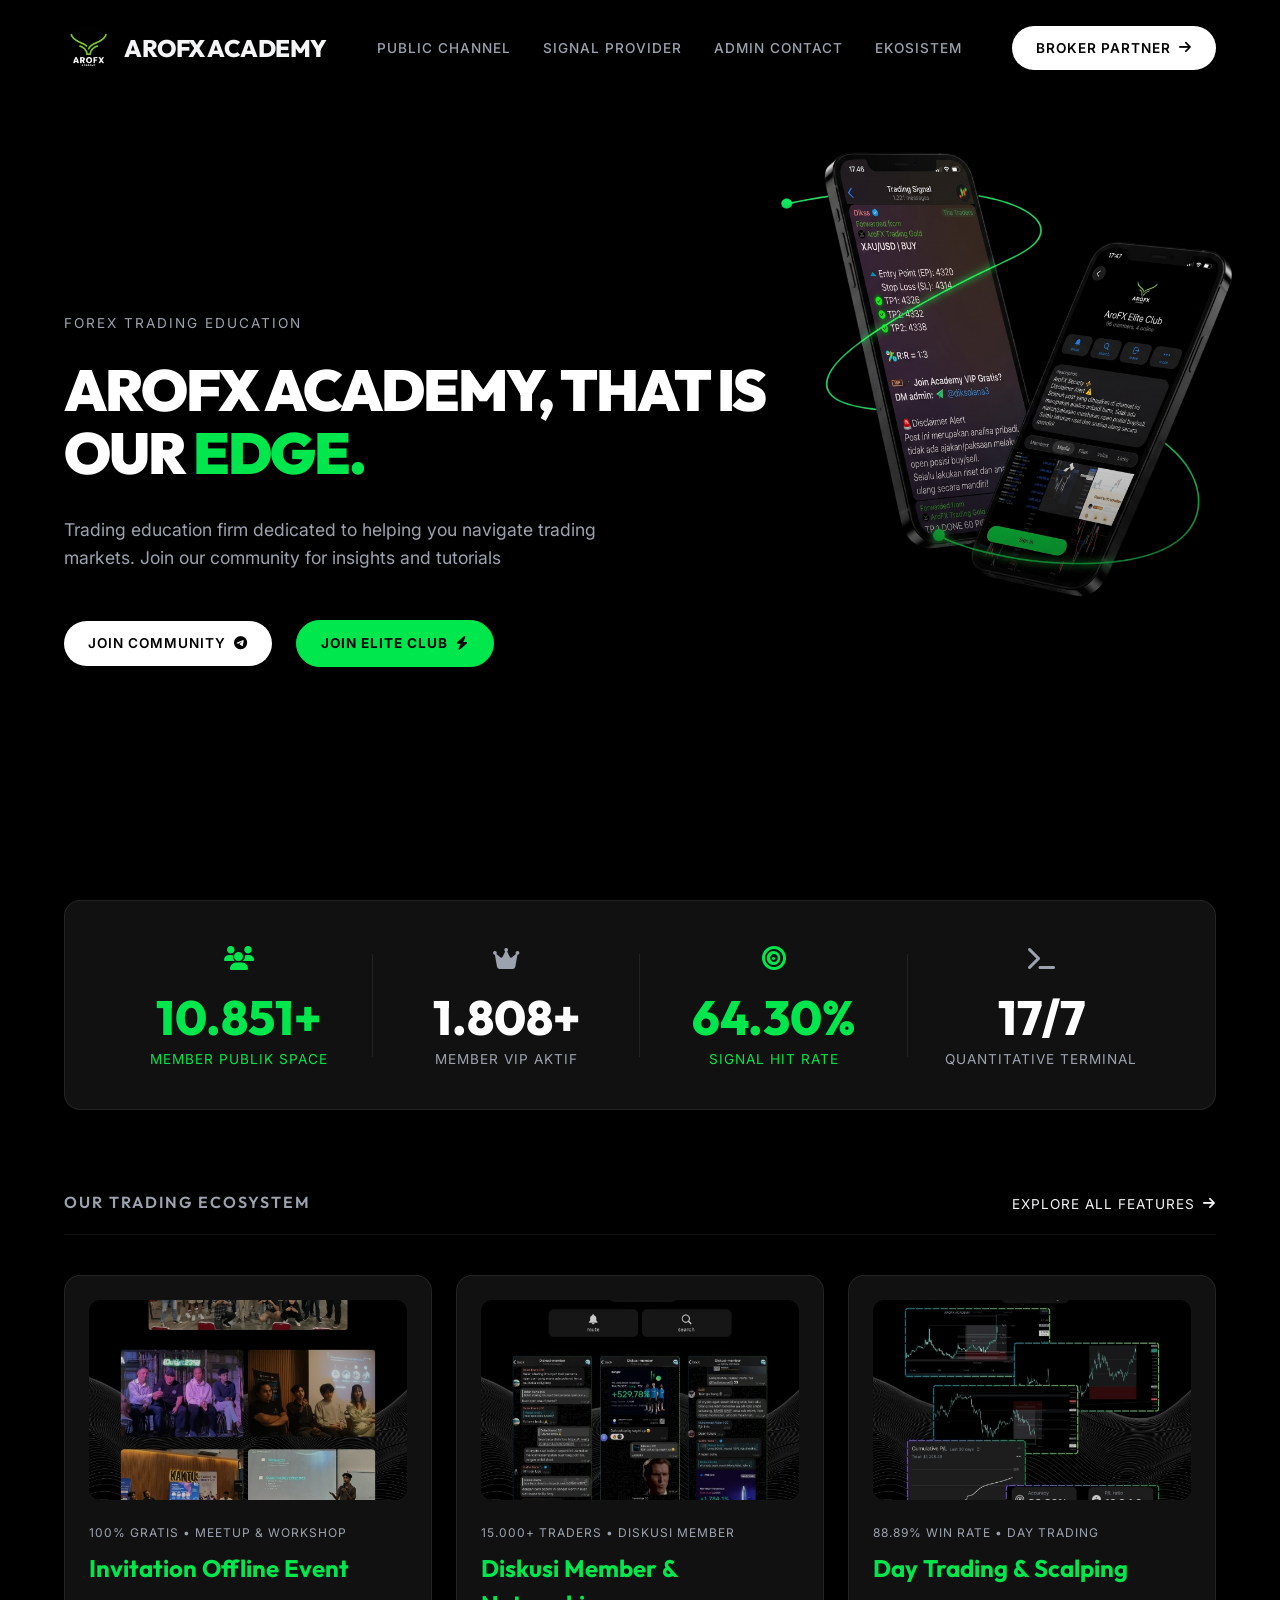
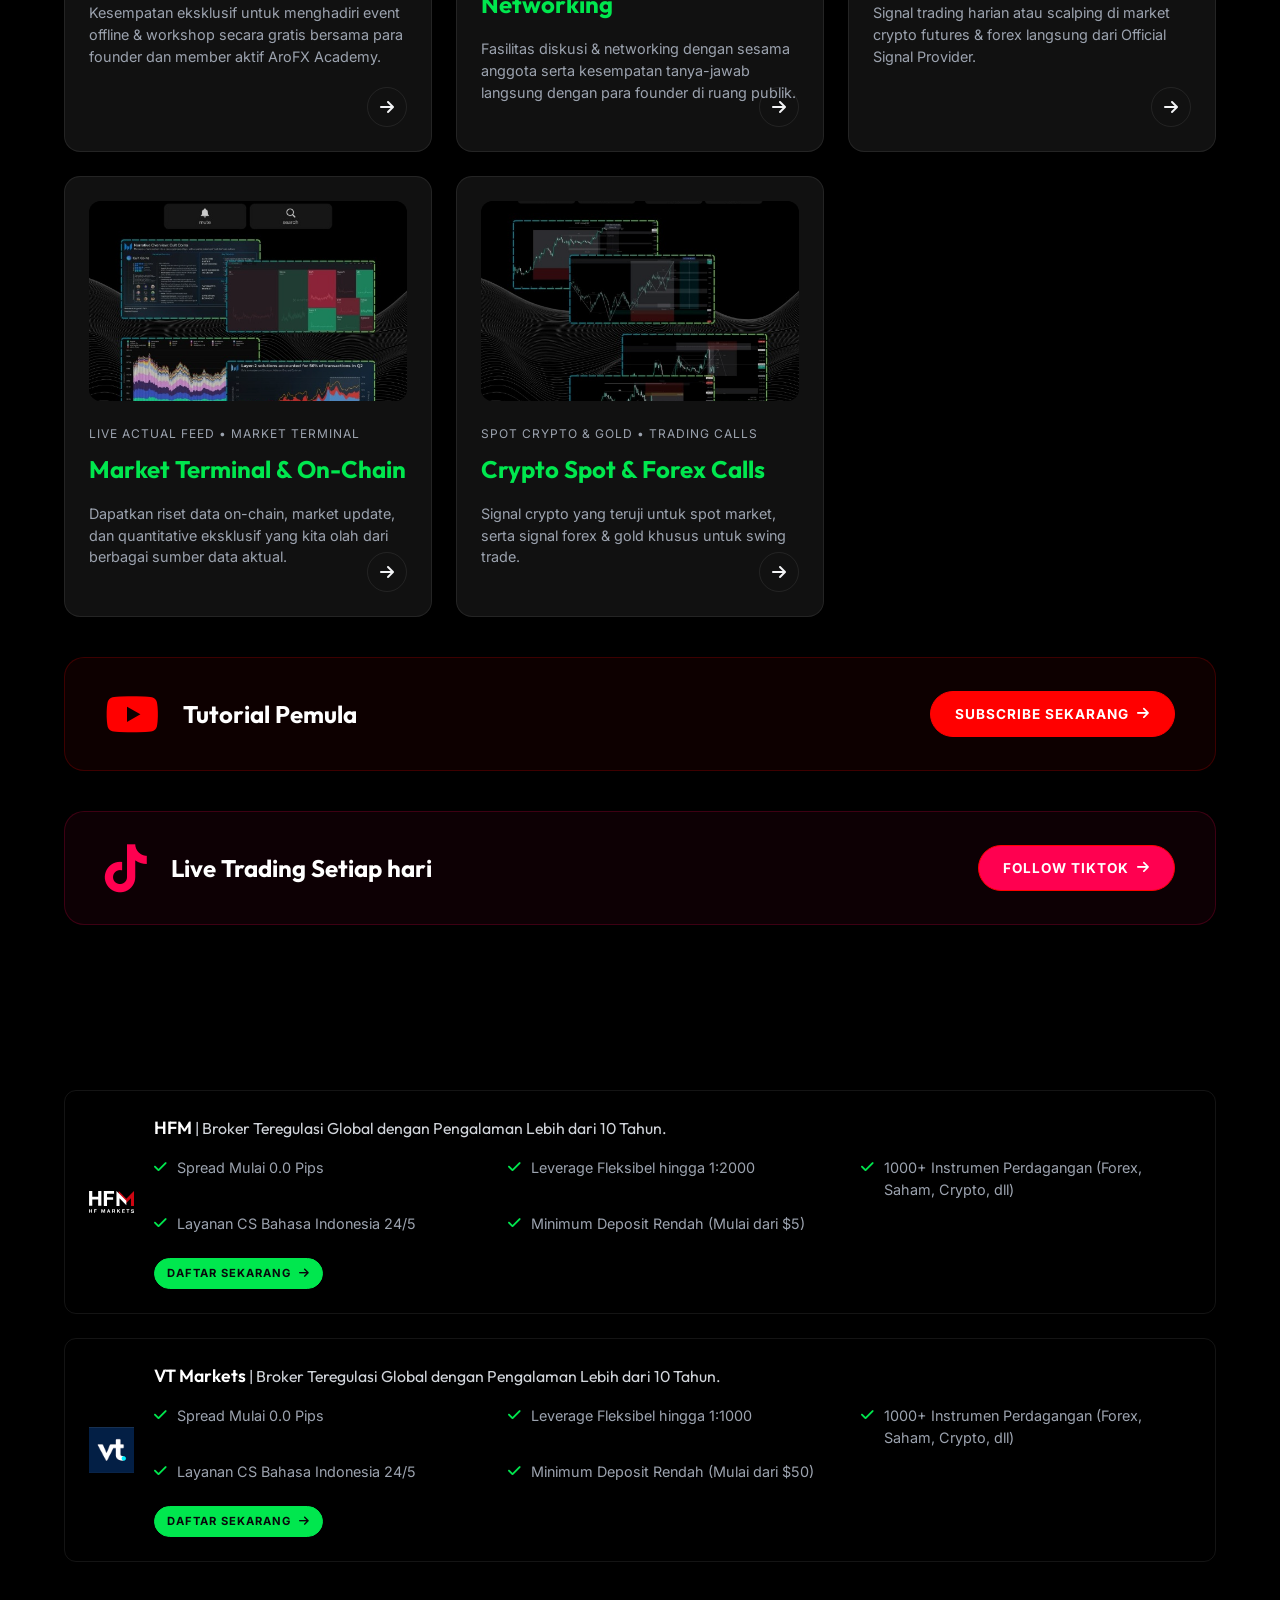
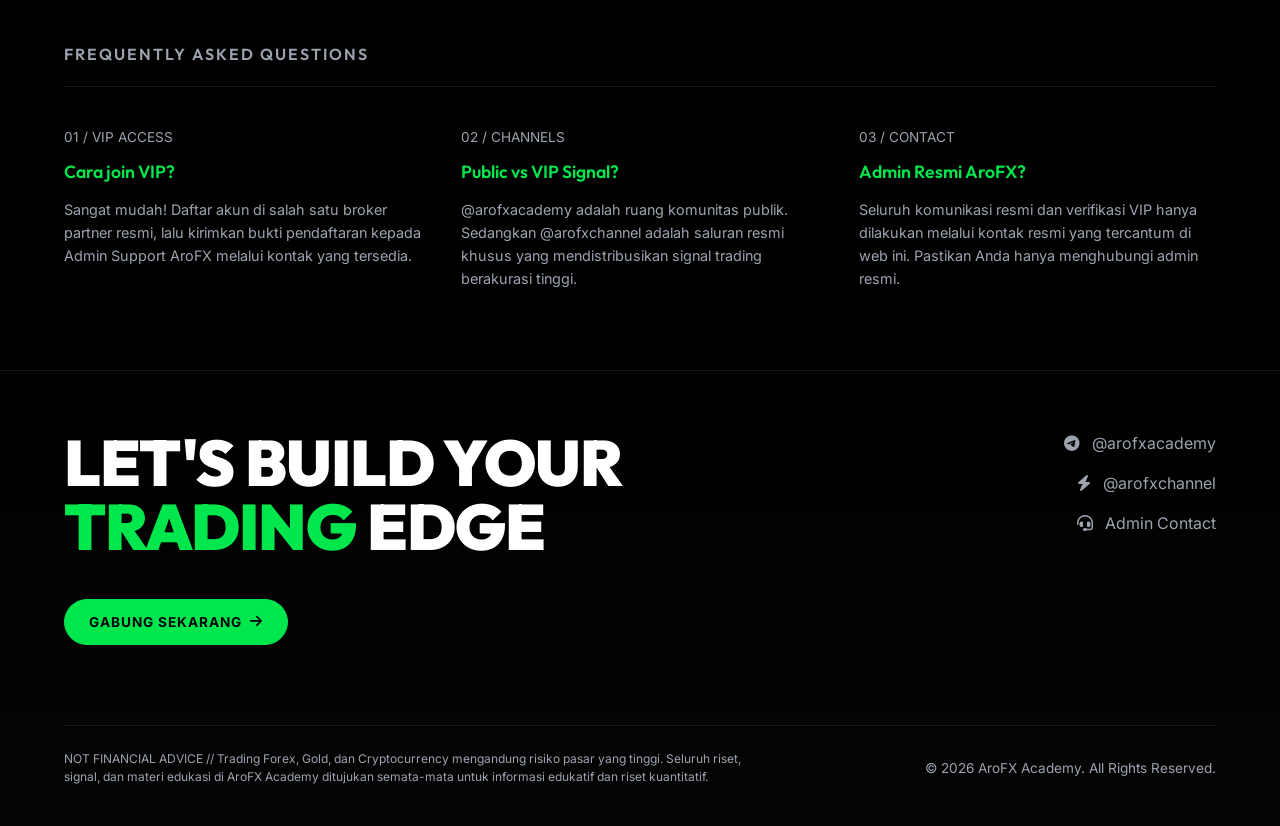
==== commit 1d2e24f0: "Add files via upload" ====
--- a/index.html
+++ b/index.html
@@ -1,348 +1,264 @@
-<!DOCTYPE html>
-<html lang="id">
-<head>
-  <meta charset="UTF-8">
-  <meta name="viewport" content="width=device-width, initial-scale=1.0">
-  <title>GenjotCandlestick Trading Academy — Dashboard</title>
-  <meta name="description" content="GenjotCandlestick Trading Academy — Belajar trading XAU/USD (Emas) dari nol secara terarah, bertahap, dan gratis.">
-  <link rel="icon" type="image/svg+xml" href="favicon.svg">
-  <link rel="stylesheet" href="style.css">
-</head>
-<body>
-
-<div class="app-container">
-
-  <!-- SIDEBAR -->
-  <aside class="sidebar" id="sidebar">
-    <div class="sidebar-logo">
-      <svg viewBox="0 0 24 24"><path d="M12 2L2 22h20L12 2z"/></svg>
-    </div>
-    
-    <nav class="sidebar-nav">
-      <div class="nav-icon active" data-nav="overview" title="Dashboard">
-        <svg viewBox="0 0 24 24"><path d="M3 13h8V3H3v10zm0 8h8v-6H3v6zm10 0h8V11h-8v10zm0-18v6h8V3h-8z"/></svg>
-      </div>
-      <div class="nav-icon" data-nav="activity" title="Activity">
-        <svg viewBox="0 0 24 24"><path d="M16 6l2.29 2.29-4.88 4.88-4-4L2 16.59 3.41 18l6-6 4 4 6.3-6.29L22 12V6h-6z"/></svg>
-      </div>
-      <div class="nav-icon" data-nav="glossary" title="Glossary">
-        <svg viewBox="0 0 24 24"><path d="M18 2H6c-1.1 0-2 .9-2 2v16c0 1.1.9 2 2 2h12c1.1 0 2-.9 2-2V4c0-1.1-.9-2-2-2zM6 4h5v8l-2.5-1.5L6 12V4z"/></svg>
-      </div>
-      <div class="nav-icon" data-nav="bookmarks" title="Bookmarks">
-        <svg viewBox="0 0 24 24"><path d="M10 4H4c-1.1 0-1.99.9-1.99 2L2 18c0 1.1.9 2 2 2h16c1.1 0 2-.9 2-2V8c0-1.1-.9-2-2-2h-8l-2-2z"/></svg>
-      </div>
-      <div class="nav-icon" data-nav="chat" title="Chat & Support">
-        <svg viewBox="0 0 24 24"><path d="M20 2H4c-1.1 0-1.99.9-1.99 2L2 22l4-4h14c1.1 0 2-.9 2-2V4c0-1.1-.9-2-2-2zm-2 12H6v-2h12v2zm0-3H6V9h12v2zm0-3H6V6h12v2z"/></svg>
-      </div>
-      <div class="nav-icon" data-nav="tasks" title="Tasks">
-        <svg viewBox="0 0 24 24"><path d="M3 13h2v-2H3v2zm0 4h2v-2H3v2zm0-8h2V7H3v2zm4 4h14v-2H7v2zm0 4h14v-2H7v2zM7 7v2h14V7H7z"/></svg>
-      </div>
-    </nav>
-
-    <div class="sidebar-bottom">
-      <div class="nav-icon" title="More" id="more-btn">
-        <svg viewBox="0 0 24 24"><path d="M6 10c-1.1 0-2 .9-2 2s.9 2 2 2 2-.9 2-2-.9-2-2-2zm12 0c-1.1 0-2 .9-2 2s.9 2 2 2 2-.9 2-2-.9-2-2-2zm-6 0c-1.1 0-2 .9-2 2s.9 2 2 2 2-.9 2-2-.9-2-2-2z"/></svg>
-      </div>
-    </div>
-  </aside>
-
-  <!-- MAIN AREA -->
-  <main class="main-content">
-    
-    <!-- HEADER -->
-    <header class="header">
-      <div class="header-left">
-        <div class="header-title">
-          <svg viewBox="0 0 24 24" width="24" height="24" fill="#fff"><path d="M3 13h8V3H3v10zm0 8h8v-6H3v6zm10 0h8V11h-8v10zm0-18v6h8V3h-8z"/></svg>
-          Genjot Candlestick
-        </div>
-        <div class="header-tabs">
-          <div class="header-tab active" data-tab="overview">Overview</div>
-          <div class="header-tab" data-tab="courses-hub">Courses Hub</div>
-          <div class="header-tab" data-tab="assessments">Assessments</div>
-          <div class="header-tab" data-tab="calendar">Calendar</div>
-          <div class="header-tab" data-tab="certificates">Certificates</div>
-        </div>
-      </div>
-      
-      <div class="header-right">
-        <div class="header-icon" id="btn-favorites" title="Favorites">
-          <svg viewBox="0 0 24 24"><path d="M12 21.35l-1.45-1.32C5.4 15.36 2 12.28 2 8.5 2 5.42 4.42 3 7.5 3c1.74 0 3.41.81 4.5 2.09C13.09 3.81 14.76 3 16.5 3 19.58 3 22 5.42 22 8.5c0 3.78-3.4 6.86-8.55 11.54L12 21.35z"/></svg>
-        </div>
-        <div class="header-icon" id="btn-bookmarks-header" title="Bookmarks">
-          <svg viewBox="0 0 24 24"><path d="M17 3H7c-1.1 0-2 .9-2 2v16l7-3 7 3V5c0-1.1-.9-2-2-2z"/></svg>
-          <span class="badge" id="bookmark-count">0</span>
-        </div>
-        <div class="header-icon" id="btn-notifications" title="Notifications">
-          <svg viewBox="0 0 24 24"><path d="M12 22c1.1 0 2-.9 2-2h-4c0 1.1.9 2 2 2zm6-6v-5c0-3.07-1.63-5.64-4.5-6.32V4c0-.83-.67-1.5-1.5-1.5s-1.5.67-1.5 1.5v.68C7.64 5.36 6 7.92 6 11v5l-2 2v1h16v-1l-2-2zm-2 1H8v-6c0-2.48 1.51-4.5 4-4.5s4 2.02 4 4.5v6z"/></svg>
-        </div>
-        <button class="share-btn" id="btn-share">
-          <svg viewBox="0 0 24 24"><path d="M18 16.08c-.76 0-1.44.3-1.96.77L8.91 12.7c.05-.23.09-.46.09-.7s-.04-.47-.09-.7l7.05-4.11c.54.5 1.25.81 2.04.81 1.66 0 3-1.34 3-3s-1.34-3-3-3-3 1.34-3 3c0 .24.04.47.09.7L8.04 9.81C7.5 9.31 6.79 9 6 9c-1.66 0-3 1.34-3 3s1.34 3 3 3c.79 0 1.5-.31 2.04-.81l7.12 4.16c-.05.21-.08.43-.08.65 0 1.61 1.31 2.92 2.92 2.92s2.92-1.31 2.92-2.92c0-1.61-1.31-2.92-2.92-2.92z"/></svg>
-          Share
-        </button>
-        <div class="user-avatar" id="user-avatar" style="width: 32px; height: 32px; font-size: 14px;">U</div>
-      </div>
-    </header>
-
-    <!-- NOTIFICATION PANEL -->
-    <div class="notification-panel" id="notification-panel" style="display:none;">
-      <div class="notif-header">
-        <h3>Notifications</h3>
-        <button class="notif-close" id="notif-close">✕</button>
-      </div>
-      <div class="notif-list" id="notif-list">
-        <div class="notif-item unread">
-          <div class="notif-dot"></div>
-          <div><strong>Selamat datang!</strong><br><span>Mulai perjalanan belajar trading Anda dari Fase 1.</span></div>
-        </div>
-        <div class="notif-item unread">
-          <div class="notif-dot"></div>
-          <div><strong>Materi Baru Tersedia</strong><br><span>Fase 3: Price Action & Pattern sudah bisa diakses.</span></div>
-        </div>
-        <div class="notif-item">
-          <div class="notif-dot" style="background:transparent"></div>
-          <div><strong>Tips Harian</strong><br><span>Jangan lupa cek kalender ekonomi sebelum trading!</span></div>
-        </div>
-      </div>
-    </div>
-
-    <!-- SEARCH OVERLAY -->
-    <div class="search-overlay" id="search-overlay" style="display:none;">
-      <div class="search-box">
-        <svg viewBox="0 0 24 24" width="20" height="20" fill="#909098"><path d="M15.5 14h-.79l-.28-.27C15.41 12.59 16 11.11 16 9.5 16 5.91 13.09 3 9.5 3S3 5.91 3 9.5 5.91 16 9.5 16c1.61 0 3.09-.59 4.23-1.57l.27.28v.79l5 4.99L20.49 19l-4.99-5zm-6 0C7.01 14 5 11.99 5 9.5S7.01 5 9.5 5 14 7.01 14 9.5 11.99 14 9.5 14z"/></svg>
-        <input type="text" id="search-input" placeholder="Cari materi, istilah, atau topik..." autofocus>
-        <button id="search-close">✕</button>
-      </div>
-      <div class="search-results" id="search-results"></div>
-    </div>
-
-    <!-- TOAST NOTIFICATION -->
-    <div class="toast" id="toast" style="display:none;"></div>
-
-    <!-- VIEWS CONTAINER -->
-    <div class="views-container">
-      
-      <!-- OVERVIEW VIEW -->
-      <div id="overview-view" class="view-section active-view">
-        <div class="dashboard-grid">
-          
-          <!-- COURSES WIDGET -->
-          <div class="card courses-widget">
-            <div class="card-header">
-              <h2 class="card-title">Courses</h2>
-              <div class="courses-controls">
-                <div class="toggle-group">
-                  <button class="toggle-btn active" data-filter="explore">Explore</button>
-                  <button class="toggle-btn" data-filter="my-courses">My Courses</button>
-                </div>
-                <div class="icon-btn-group">
-                  <button class="icon-btn" id="btn-search" title="Search"><svg viewBox="0 0 24 24"><path d="M15.5 14h-.79l-.28-.27C15.41 12.59 16 11.11 16 9.5 16 5.91 13.09 3 9.5 3S3 5.91 3 9.5 5.91 16 9.5 16c1.61 0 3.09-.59 4.23-1.57l.27.28v.79l5 4.99L20.49 19l-4.99-5zm-6 0C7.01 14 5 11.99 5 9.5S7.01 5 9.5 5 14 7.01 14 9.5 11.99 14 9.5 14z"/></svg></button>
-                  <button class="icon-btn" id="btn-filter" title="Filter"><svg viewBox="0 0 24 24"><path d="M10 18h4v-2h-4v2zM3 6v2h18V6H3zm3 7h12v-2H6v2z"/></svg></button>
-                </div>
-              </div>
-            </div>
-            <div class="courses-carousel-container" style="position: relative; display: flex; align-items: center;">
-              <button class="carousel-btn" id="course-scroll-left" style="position: absolute; left: 4px; z-index: 10; background: var(--bg-main); border: 1px solid var(--border-color); color: white; border-radius: 50%; width: 36px; height: 36px; display: flex; align-items: center; justify-content: center; cursor: pointer; box-shadow: 0 4px 12px rgba(0,0,0,0.5); transition: transform 0.2s;"><svg viewBox="0 0 24 24" width="24" height="24" fill="currentColor"><path d="M15.41 16.59L10.83 12l4.58-4.59L14 6l-6 6 6 6 1.41-1.41z"/></svg></button>
-              
-              <div class="courses-list" id="courses-list" style="overflow-x: auto; scroll-behavior: smooth; padding: 8px 16px; margin: 0 -16px; scrollbar-width: none;">
-                <div class="course-item" data-course="smc">
-                  <div class="course-image-container"><img src="smc_concept_diagram.png" alt="SMC"></div>
-                  <div class="course-tag">Trading</div>
-                  <div class="course-name">Smart Money Concepts Mastery</div>
-                  <div class="course-footer">
-                    <div class="course-techs"><span class="tech-badge">SMC</span><span class="tech-badge">XAU/USD</span></div>
-                    <div class="course-rating"><svg viewBox="0 0 24 24"><path d="M12 17.27L18.18 21l-1.64-7.03L22 9.24l-7.19-.61L12 2 9.19 8.63 2 9.24l5.46 4.73L5.82 21z"/></svg> 5.0</div>
-                  </div>
-                </div>
-                <div class="course-item" data-course="snr">
-                  <div class="course-image-container"><img src="snr_concept_diagram.png" alt="SNR"></div>
-                  <div class="course-tag">Technical</div>
-                  <div class="course-name">Support & Resistance for Beginners</div>
-                  <div class="course-footer">
-                    <div class="course-techs"><span class="tech-badge">Price Action</span><span class="tech-badge">Forex</span></div>
-                    <div class="course-rating"><svg viewBox="0 0 24 24"><path d="M12 17.27L18.18 21l-1.64-7.03L22 9.24l-7.19-.61L12 2 9.19 8.63 2 9.24l5.46 4.73L5.82 21z"/></svg> 4.8</div>
-                  </div>
-                </div>
-                <div class="course-item" data-course="snd">
-                  <div class="course-image-container"><img src="snd_concept_diagram.png" alt="SND"></div>
-                  <div class="course-tag">Strategy</div>
-                  <div class="course-name">Supply & Demand Trading 2.0</div>
-                  <div class="course-footer">
-                    <div class="course-techs"><span class="tech-badge">SND</span><span class="tech-badge">Strategy</span></div>
-                    <div class="course-rating"><svg viewBox="0 0 24 24"><path d="M12 17.27L18.18 21l-1.64-7.03L22 9.24l-7.19-.61L12 2 9.19 8.63 2 9.24l5.46 4.73L5.82 21z"/></svg> 4.9</div>
-                  </div>
-                </div>
-              </div>
-
-              <button class="carousel-btn" id="course-scroll-right" style="position: absolute; right: 4px; z-index: 10; background: var(--bg-main); border: 1px solid var(--border-color); color: white; border-radius: 50%; width: 36px; height: 36px; display: flex; align-items: center; justify-content: center; cursor: pointer; box-shadow: 0 4px 12px rgba(0,0,0,0.5); transition: transform 0.2s;"><svg viewBox="0 0 24 24" width="24" height="24" fill="currentColor"><path d="M8.59 16.59L13.17 12 8.59 7.41 10 6l6 6-6 6-1.41-1.41z"/></svg></button>
-            </div>
-          </div>
-
-          <!-- CALENDAR WIDGET -->
-          <div class="card calendar-widget">
-            <div class="card-header">
-              <h2 class="card-title" id="cal-month-title" style="font-size:16px;">Jadwal Konten & Kelas</h2>
-              <div class="calendar-header-actions">
-                <button class="icon-btn" id="cal-prev"><svg viewBox="0 0 24 24"><path d="M15.41 7.41L14 6l-6 6 6 6 1.41-1.41L10.83 12z"/></svg></button>
-                <button class="icon-btn" id="cal-next"><svg viewBox="0 0 24 24"><path d="M10 6L8.59 7.41 13.17 12l-4.58 4.59L10 18l6-6z"/></svg></button>
-              </div>
-            </div>
-            <div class="calendar-days">
-              <div>Mon</div><div>Tue</div><div>Wed</div><div>Thu</div><div>Fri</div><div>Sat</div><div>Sun</div>
-            </div>
-            <div class="calendar-grid" id="cal-grid"></div>
-            <div class="calendar-legend">
-              <div class="legend-item"><div class="legend-dot" style="background:#e11d48"></div> YouTube</div>
-              <div class="legend-item"><div class="legend-dot" style="background:var(--accent-yellow)"></div> TikTok Live</div>
-              <div class="legend-item"><div class="legend-dot" style="background:var(--accent-cyan)"></div> Zoom Class</div>
-            </div>
-          </div>
-
-          <!-- LEARNING PROGRESS WIDGET -->
-          <div class="card learning-progress-widget">
-            <div class="card-header"><h2 class="card-title">Learning Progress</h2></div>
-            <div class="progress-details">
-              <div class="current-phase-box">
-                <span class="phase-lbl">Sedang Dipelajari</span>
-                <span class="phase-val" id="current-phase-name">Fase 1: Fondasi Dasar</span>
-              </div>
-              <div class="learning-stats-row">
-                <div class="l-stat-box">
-                  <span class="l-stat-val" style="color: var(--accent-cyan)" id="stat-completed">0</span>
-                  <span class="l-stat-lbl">Materi Selesai</span>
-                </div>
-                <div class="l-stat-box">
-                  <span class="l-stat-val" style="color: var(--accent-pink)" id="stat-quizzes">0</span>
-                  <span class="l-stat-lbl">Kuis Lulus</span>
-                </div>
-              </div>
-              <button class="btn-continue-learning" id="btn-continue">
-                Lanjutkan Belajar
-                <svg width="16" height="16" viewBox="0 0 24 24" fill="none" stroke="currentColor" stroke-width="2"><path d="M5 12h14M12 5l7 7-7 7"/></svg>
-              </button>
-            </div>
-          </div>
-
-          <!-- MARKET SESSIONS WIDGET -->
-          <div class="card time-spent-widget" id="market-sessions-widget">
-            <div class="card-header" style="margin-bottom:16px;">
-              <h2 class="card-title">Sesi Market Global</h2>
-              <div style="font-size:12px;color:var(--text-secondary);display:flex;align-items:center;gap:6px;">
-                <span id="current-wib-time">00:00 WIB</span>
-              </div>
-            </div>
-            
-            <div class="market-sessions-list" style="display:flex; flex-direction:column; gap: 12px;">
-              <div class="market-session-item" id="session-sydney" style="display:flex; justify-content:space-between; align-items:center; padding:12px; background:var(--bg-primary); border-radius:8px; border:1px solid var(--border-color);">
-                <div>
-                  <div style="font-weight:600; font-size:14px; margin-bottom:4px;">🇦🇺 Sydney</div>
-                  <div style="font-size:12px; color:var(--text-secondary);">05:00 - 14:00 WIB</div>
-                </div>
-                <div class="session-status" style="font-size:12px; font-weight:600; padding:4px 8px; border-radius:4px; background:rgba(255,255,255,0.1); color:var(--text-secondary);">TUTUP</div>
-              </div>
-              
-              <div class="market-session-item" id="session-tokyo" style="display:flex; justify-content:space-between; align-items:center; padding:12px; background:var(--bg-primary); border-radius:8px; border:1px solid var(--border-color);">
-                <div>
-                  <div style="font-weight:600; font-size:14px; margin-bottom:4px;">🇯🇵 Tokyo</div>
-                  <div style="font-size:12px; color:var(--text-secondary);">06:00 - 15:00 WIB</div>
-                </div>
-                <div class="session-status" style="font-size:12px; font-weight:600; padding:4px 8px; border-radius:4px; background:rgba(255,255,255,0.1); color:var(--text-secondary);">TUTUP</div>
-              </div>
-              
-              <div class="market-session-item" id="session-london" style="display:flex; justify-content:space-between; align-items:center; padding:12px; background:var(--bg-primary); border-radius:8px; border:1px solid var(--border-color);">
-                <div>
-                  <div style="font-weight:600; font-size:14px; margin-bottom:4px;">🇬🇧 London</div>
-                  <div style="font-size:12px; color:var(--text-secondary);">14:00 - 23:00 WIB</div>
-                </div>
-                <div class="session-status" style="font-size:12px; font-weight:600; padding:4px 8px; border-radius:4px; background:rgba(255,255,255,0.1); color:var(--text-secondary);">TUTUP</div>
-              </div>
-              
-              <div class="market-session-item" id="session-ny" style="display:flex; justify-content:space-between; align-items:center; padding:12px; background:var(--bg-primary); border-radius:8px; border:1px solid var(--border-color);">
-                <div>
-                  <div style="font-weight:600; font-size:14px; margin-bottom:4px;">🇺🇸 New York</div>
-                  <div style="font-size:12px; color:var(--text-secondary);">19:00 - 04:00 WIB</div>
-                </div>
-                <div class="session-status" style="font-size:12px; font-weight:600; padding:4px 8px; border-radius:4px; background:rgba(255,255,255,0.1); color:var(--text-secondary);">TUTUP</div>
-              </div>
-            </div>
-          </div>
-
-          <!-- COURSES STARTED DONUT -->
-          <div class="card donut-widget">
-            <h2 class="card-title" style="margin-bottom:0;">5 Fase Tersedia</h2>
-            <div class="donut-container">
-              <svg class="donut-svg" viewBox="0 0 36 36">
-                <path stroke="rgba(255,255,255,0.1)" stroke-width="4" fill="none" d="M18 2.0845 a 15.9155 15.9155 0 0 1 0 31.831 a 15.9155 15.9155 0 0 1 0 -31.831" />
-                <path stroke="var(--accent-green)" stroke-width="6" stroke-dasharray="25, 75" fill="none" d="M18 2.0845 a 15.9155 15.9155 0 0 1 0 31.831 a 15.9155 15.9155 0 0 1 0 -31.831" />
-                <path stroke="var(--accent-yellow)" stroke-width="6" stroke-dasharray="45, 55" stroke-dashoffset="-25" fill="none" d="M18 2.0845 a 15.9155 15.9155 0 0 1 0 31.831 a 15.9155 15.9155 0 0 1 0 -31.831" />
-                <path stroke="var(--accent-pink)" stroke-width="6" stroke-dasharray="15, 85" stroke-dashoffset="-70" fill="none" d="M18 2.0845 a 15.9155 15.9155 0 0 1 0 31.831 a 15.9155 15.9155 0 0 1 0 -31.831" />
-                <path stroke="var(--bg-card)" stroke-width="7" stroke-dasharray="2, 4" fill="none" d="M18 2.0845 a 15.9155 15.9155 0 0 1 0 31.831 a 15.9155 15.9155 0 0 1 0 -31.831" />
-              </svg>
-            </div>
-            <div class="donut-stats">
-              <div class="d-stat green"><span class="d-stat-val">5</span> Completed</div>
-              <div class="d-stat yellow"><span class="d-stat-val">11</span> In Progress</div>
-              <div class="d-stat pink"><span class="d-stat-val">8</span> Stopped</div>
-            </div>
-          </div>
-
-        </div>
-      </div>
-
-      <!-- COURSES HUB VIEW -->
-      <div id="courses-hub-view" class="view-section" style="display:none;"></div>
-
-      <!-- CALENDAR VIEW -->
-      <div id="calendar-view" class="view-section" style="display:none;"></div>
-
-      <!-- ASSESSMENTS VIEW -->
-      <div id="assessments-view" class="view-section" style="display:none;"></div>
-
-      <!-- CERTIFICATES VIEW -->
-      <div id="certificates-view" class="view-section" style="display:none;"></div>
-
-      <!-- ACTIVITY VIEW -->
-      <div id="activity-view" class="view-section" style="display:none;"></div>
-
-      <!-- GLOSSARY VIEW -->
-      <div id="glossary-view" class="view-section" style="display:none;"></div>
-
-      <!-- BOOKMARKS VIEW -->
-      <div id="bookmarks-view" class="view-section" style="display:none;"></div>
-
-      <!-- CHAT VIEW -->
-      <div id="chat-view" class="view-section" style="display:none;"></div>
-
-      <!-- TASKS VIEW -->
-      <div id="tasks-view" class="view-section" style="display:none;"></div>
-      
-    </div>
-  </main>
-</div>
-
-<!-- PROFILE SETTINGS MODAL -->
-<div id="profile-modal" class="quiz-modal" style="display:none;">
-  <div class="quiz-box" style="max-width: 400px; text-align: center;">
-    <h2>Pengaturan Profil</h2>
-    <div style="margin-bottom: 20px;">
-      <div id="profile-avatar-preview" class="user-avatar" style="width: 80px; height: 80px; font-size: 32px; margin: 0 auto 16px auto; cursor: default;">U</div>
-      <div style="display: flex; gap: 8px; justify-content: center; margin-bottom: 16px;">
-        <div class="avatar-color-btn" data-color="#14b8a6" style="width: 30px; height: 30px; border-radius: 50%; background-color: #14b8a6; cursor: pointer; border: 2px solid transparent;"></div>
-        <div class="avatar-color-btn" data-color="#f43f5e" style="width: 30px; height: 30px; border-radius: 50%; background-color: #f43f5e; cursor: pointer; border: 2px solid transparent;"></div>
-        <div class="avatar-color-btn" data-color="#3b82f6" style="width: 30px; height: 30px; border-radius: 50%; background-color: #3b82f6; cursor: pointer; border: 2px solid transparent;"></div>
-        <div class="avatar-color-btn" data-color="#eab308" style="width: 30px; height: 30px; border-radius: 50%; background-color: #eab308; cursor: pointer; border: 2px solid transparent;"></div>
-        <div class="avatar-color-btn" data-color="#8b5cf6" style="width: 30px; height: 30px; border-radius: 50%; background-color: #8b5cf6; cursor: pointer; border: 2px solid transparent;"></div>
-      </div>
-      <input type="text" id="profile-name-input" placeholder="Masukkan Nama Anda" style="width: 100%; padding: 12px 16px; border-radius: 8px; background: rgba(255,255,255,0.05); border: 1px solid var(--border-color); color: var(--text-primary); font-size: 16px; text-align: center;" />
-    </div>
-    <div class="quiz-nav" style="justify-content: center; gap: 16px;">
-      <button class="quiz-btn-secondary" id="btn-cancel-profile">Batal</button>
-      <button class="quiz-btn-primary" id="btn-save-profile">Simpan</button>
-    </div>
-  </div>
-</div>
-
-<script src="materi.js"></script>
-<script src="app.js"></script>
-</body>
-</html>
+<!DOCTYPE html>
+<html lang="id" dir="ltr">
+<head>
+  <meta charset="UTF-8" />
+  <meta name="viewport" content="width=device-width, initial-scale=1.0" />
+  <title>AroFX Academy — Institutional DeFi &amp; Forex Trading Ecosystem</title>
+  <meta name="description" content="AroFX Academy adalah ekosistem trading kelas institusi. Signal berakurasi tinggi dari Signal Provider Resmi (@arofxchannel) dan ruang komunitas terbuka di Public Space (@arofxacademy)." />
+  <link rel="stylesheet" href="index.css" />
+  <link href="https://unpkg.com/aos@2.3.1/dist/aos.css" rel="stylesheet">
+  <link rel="stylesheet" href="https://cdnjs.cloudflare.com/ajax/libs/font-awesome/6.4.0/css/all.min.css" crossorigin="anonymous" />
+</head>
+<body>
+
+  <!-- NAVBAR -->
+  <header class="top-nav">
+    <a href="#top" class="nav-brand">
+      <img src="assets/logo.png" alt="AroFX Logo" />
+      <span>AROFX ACADEMY</span>
+    </a>
+    <button class="mobile-nav-toggle" id="navToggle" aria-label="Toggle Menu">
+      <i class="fa-solid fa-bars"></i>
+    </button>
+    <nav class="nav-links" id="navLinks">
+      <a href="https://t.me/arofxacademy" target="_blank">Public Channel</a>
+      <a href="https://t.me/arofxchannel" target="_blank">Signal Provider</a>
+      <a href="https://api.whatsapp.com/send/?phone=6281252805815&text&type=phone_number&app_absent=0" target="_blank">Admin Contact</a>
+      <a href="#ecosystem">Ekosistem</a>
+    </nav>
+    <a href="#infrastructure" class="btn-pill desktop-only">
+      Broker Partner <i class="fa-solid fa-arrow-right"></i>
+    </a>
+  </header>
+
+  <!-- HERO -->
+  <section class="hero" id="top">
+    <div class="hero-content">
+      <span class="hero-eyebrow">Forex Trading Education</span>
+      
+      <!-- MOBILE ONLY IMAGE -->
+      <div class="hero-image-mobile">
+        <img src="assets/hero_mockup.png" alt="AroFX Trading" class="hero-image" />
+      </div>
+
+      <h1 class="hero-heading">AROFX ACADEMY, THAT IS OUR <span class="hero-word-rotator" id="heroRotator" style="display: inline-block;">EDGE.</span></h1>
+      <p class="hero-subtitle">
+        Trading education firm dedicated to helping you navigate trading markets. Join our community for insights and tutorials
+      </p>
+      <div class="hero-actions">
+        <a href="https://t.me/arofxacademy" target="_blank" class="btn-pill">Join Community <i class="fa-brands fa-telegram"></i></a>
+        <a href="https://api.whatsapp.com/send/?phone=6281252805815&text&type=phone_number&app_absent=0" target="_blank" class="btn-green">Join Elite Club <i class="fa-solid fa-bolt"></i></a>
+      </div>
+    </div>
+    
+    <div class="hero-image-wrapper">
+      <img src="assets/hero_mockup.png" alt="AroFX Trading" class="hero-image" />
+    </div>
+  </section>
+
+  <!-- STATS -->
+  <section class="stats-section">
+    <div class="stats-container">
+      <div class="stat-item stat-green">
+        <div class="stat-icon"><i class="fa-solid fa-users"></i></div>
+        <div class="stat-val count-up-val" data-target="15000" data-suffix="+" data-decimals="0">0</div>
+        <div class="stat-label">Member Publik Space</div>
+      </div>
+      <div class="stat-item">
+        <div class="stat-icon"><i class="fa-solid fa-crown"></i></div>
+        <div class="stat-val count-up-val" data-target="2500" data-suffix="+" data-decimals="0">0</div>
+        <div class="stat-label">Member VIP Aktif</div>
+      </div>
+      <div class="stat-item stat-green">
+        <div class="stat-icon"><i class="fa-solid fa-bullseye"></i></div>
+        <div class="stat-val count-up-val" data-target="88.89" data-suffix="%" data-decimals="2">0</div>
+        <div class="stat-label">Signal Hit Rate</div>
+      </div>
+      <div class="stat-item">
+        <div class="stat-icon"><i class="fa-solid fa-terminal"></i></div>
+        <div class="stat-val count-up-val" data-target="24" data-suffix="/7" data-decimals="0">0</div>
+        <div class="stat-label">Quantitative Terminal</div>
+      </div>
+    </div>
+  </section>
+
+  <!-- ECOSYSTEM (PORTFOLIO) -->
+  <section class="ecosystem-section" id="ecosystem">
+    <div class="section-header">
+      <h2 class="section-title">Our Trading Ecosystem</h2>
+      <a href="https://t.me/arofxacademy" target="_blank" class="section-link">Explore All Features <i class="fa-solid fa-arrow-right"></i></a>
+    </div>
+    
+    <div class="eco-grid">
+      <a href="https://api.whatsapp.com/send/?phone=6281252805815&text&type=phone_number&app_absent=0" target="_blank" class="eco-card">
+        <div class="eco-img-box"><img src="assets/feature_offline_event.jpg" alt="Offline Event" /></div>
+        <span class="eco-tag">100% Gratis • Meetup & Workshop</span>
+        <h3 class="eco-title">Invitation Offline Event</h3>
+        <p class="eco-desc">Kesempatan eksklusif untuk menghadiri event offline & workshop secara gratis bersama para founder dan member aktif AroFX Academy.</p>
+        <div class="eco-arrow"><i class="fa-solid fa-arrow-right"></i></div>
+      </a>
+      
+      <a href="https://t.me/arofxacademy" target="_blank" class="eco-card">
+        <div class="eco-img-box"><img src="assets/feature_diskusi_member.jpg" alt="Diskusi Member" /></div>
+        <span class="eco-tag">15.000+ Traders • Diskusi Member</span>
+        <h3 class="eco-title">Diskusi Member & Networking</h3>
+        <p class="eco-desc">Fasilitas diskusi & networking dengan sesama anggota serta kesempatan tanya-jawab langsung dengan para founder di ruang publik.</p>
+        <div class="eco-arrow"><i class="fa-solid fa-arrow-right"></i></div>
+      </a>
+
+      <a href="https://t.me/arofxchannel" target="_blank" class="eco-card">
+        <div class="eco-img-box"><img src="assets/feature_day_trading.jpg" alt="Day Trading" /></div>
+        <span class="eco-tag">88.89% Win Rate • Day Trading</span>
+        <h3 class="eco-title">Day Trading & Scalping</h3>
+        <p class="eco-desc">Signal trading harian atau scalping di market crypto futures & forex langsung dari Official Signal Provider.</p>
+        <div class="eco-arrow"><i class="fa-solid fa-arrow-right"></i></div>
+      </a>
+      
+      <a href="https://t.me/arofxchannel" target="_blank" class="eco-card">
+        <div class="eco-img-box"><img src="assets/feature_market_terminal.jpg" alt="Market Terminal" /></div>
+        <span class="eco-tag">Live Actual Feed • Market Terminal</span>
+        <h3 class="eco-title">Market Terminal & On-Chain</h3>
+        <p class="eco-desc">Dapatkan riset data on-chain, market update, dan quantitative eksklusif yang kita olah dari berbagai sumber data aktual.</p>
+        <div class="eco-arrow"><i class="fa-solid fa-arrow-right"></i></div>
+      </a>
+
+      <a href="https://t.me/arofxchannel" target="_blank" class="eco-card">
+        <div class="eco-img-box"><img src="assets/feature_trading_calls.jpg" alt="Trading Calls" /></div>
+        <span class="eco-tag">Spot Crypto & Gold • Trading Calls</span>
+        <h3 class="eco-title">Crypto Spot & Forex Calls</h3>
+        <p class="eco-desc">Signal crypto yang teruji untuk spot market, serta signal forex & gold khusus untuk swing trade.</p>
+        <div class="eco-arrow"><i class="fa-solid fa-arrow-right"></i></div>
+      </a>
+    </div>
+  </section>
+
+  <!-- YOUTUBE BANNER -->
+  <section class="youtube-section">
+    <div class="youtube-banner">
+      <div class="youtube-content">
+        <i class="fa-brands fa-youtube youtube-icon"></i>
+        <div class="youtube-text">
+          <h3 style="margin-bottom: 0;">Tutorial Pemula</h3>
+        </div>
+      </div>
+      <a href="https://youtube.com/@arofxacademy" target="_blank" class="btn-red">Subscribe Sekarang <i class="fa-solid fa-arrow-right"></i></a>
+    </div>
+  </section>
+
+  <!-- TIKTOK BANNER -->
+  <section class="youtube-section">
+    <div class="youtube-banner" style="background: rgba(255, 0, 80, 0.05); border-color: rgba(255, 0, 80, 0.2);">
+      <div class="youtube-content">
+        <i class="fa-brands fa-tiktok" style="font-size: 3rem; color: #ff0050;"></i>
+        <div class="youtube-text">
+          <h3 style="margin-bottom: 0;">Live Trading Setiap hari</h3>
+        </div>
+      </div>
+      <a href="https://www.tiktok.com/@meiselarofix" target="_blank" class="btn-red" style="background: #ff0050;">Follow TikTok <i class="fa-solid fa-arrow-right"></i></a>
+    </div>
+  </section>
+
+
+
+  <!-- INFRASTRUCTURE (BROKERS) -->
+  <section class="infra-section" id="infrastructure">
+    <div class="section-header">
+      <h2 class="section-title">Official Broker Partners</h2>
+      <a href="https://api.whatsapp.com/send/?phone=6281252805815&text&type=phone_number&app_absent=0" target="_blank" class="section-link">Claim VIP Access <i class="fa-solid fa-arrow-right"></i></a>
+    </div>
+
+    <div class="infra-grid">
+      <div class="infra-card">
+        <div class="infra-icon"><img src="assets/partner_1.svg" alt="Broker 1" /></div>
+        <div class="infra-info" style="width: 100%;">
+          <h3>HFM <span style="font-weight: 400; color: #d1d5db; font-size: 0.9em;">| Broker Teregulasi Global dengan Pengalaman Lebih dari 10 Tahun.</span></h3>
+          <ul class="infra-features">
+            <li><i class="fa-solid fa-check" style="color: #00e74e;"></i> Spread Mulai 0.0 Pips</li>
+
+            <li><i class="fa-solid fa-check" style="color: #00e74e;"></i> Leverage Fleksibel hingga 1:2000</li>
+            <li><i class="fa-solid fa-check" style="color: #00e74e;"></i> 1000+ Instrumen Perdagangan (Forex, Saham, Crypto, dll)</li>
+            <li><i class="fa-solid fa-check" style="color: #00e74e;"></i> Layanan CS Bahasa Indonesia 24/5</li>
+            <li><i class="fa-solid fa-check" style="color: #00e74e;"></i> Minimum Deposit Rendah (Mulai dari $5)</li>
+          </ul>
+          <div style="margin-top: 24px; display: flex; justify-content: flex-start;">
+            <a href="https://register.hftidtrade.com/int/en/new-live-account?refid=30425752" target="_blank" class="btn-green" style="padding: 6px 12px; font-size: 0.7rem;">Daftar Sekarang <i class="fa-solid fa-arrow-right"></i></a>
+          </div>
+        </div>
+      </div>
+
+      <div class="infra-card">
+        <div class="infra-icon"><img src="assets/partner_2.png" alt="Broker 2" /></div>
+        <div class="infra-info" style="width: 100%;">
+          <h3>VT Markets <span style="font-weight: 400; color: #d1d5db; font-size: 0.9em;">| Broker Teregulasi Global dengan Pengalaman Lebih dari 10 Tahun.</span></h3>
+          <ul class="infra-features">
+            <li><i class="fa-solid fa-check" style="color: #00e74e;"></i> Spread Mulai 0.0 Pips</li>
+
+            <li><i class="fa-solid fa-check" style="color: #00e74e;"></i> Leverage Fleksibel hingga 1:1000</li>
+            <li><i class="fa-solid fa-check" style="color: #00e74e;"></i> 1000+ Instrumen Perdagangan (Forex, Saham, Crypto, dll)</li>
+            <li><i class="fa-solid fa-check" style="color: #00e74e;"></i> Layanan CS Bahasa Indonesia 24/5</li>
+            <li><i class="fa-solid fa-check" style="color: #00e74e;"></i> Minimum Deposit Rendah (Mulai dari $50)</li>
+          </ul>
+          <div style="margin-top: 24px; display: flex; justify-content: flex-start;">
+            <a href="https://www.idvtmarkets.com/trade-now/?affid=Mjg5MDA3NDk=" target="_blank" class="btn-green" style="padding: 6px 12px; font-size: 0.7rem;">Daftar Sekarang <i class="fa-solid fa-arrow-right"></i></a>
+          </div>
+        </div>
+      </div>
+    </div>
+  </section>
+
+  <!-- PROCESS / FAQ -->
+  <section class="faq-section">
+    <div class="section-header">
+      <h2 class="section-title">Frequently Asked Questions</h2>
+    </div>
+    
+    <div class="process-grid">
+      <div class="process-step">
+        <span class="process-num">01 / VIP ACCESS</span>
+        <h3 class="process-title">Cara join VIP?</h3>
+        <p class="process-desc">Sangat mudah! Daftar akun di salah satu broker partner resmi, lalu kirimkan bukti pendaftaran kepada Admin Support AroFX melalui kontak yang tersedia.</p>
+      </div>
+      
+      <div class="process-step">
+        <span class="process-num">02 / CHANNELS</span>
+        <h3 class="process-title">Public vs VIP Signal?</h3>
+        <p class="process-desc">@arofxacademy adalah ruang komunitas publik. Sedangkan @arofxchannel adalah saluran resmi khusus yang mendistribusikan signal trading berakurasi tinggi.</p>
+      </div>
+
+      <div class="process-step">
+        <span class="process-num">03 / CONTACT</span>
+        <h3 class="process-title">Admin Resmi AroFX?</h3>
+        <p class="process-desc">Seluruh komunikasi resmi dan verifikasi VIP hanya dilakukan melalui kontak resmi yang tercantum di web ini. Pastikan Anda hanya menghubungi admin resmi.</p>
+      </div>
+    </div>
+  </section>
+
+  <!-- FOOTER -->
+  <footer class="site-footer">
+    <div class="footer-top">
+      <div class="footer-cta">
+        <h2>Let's build your <span style="color: #00e74e;">trading</span> edge</h2>
+        <a href="https://api.whatsapp.com/send/?phone=6281252805815&text&type=phone_number&app_absent=0" target="_blank" class="btn-green">Gabung Sekarang <i class="fa-solid fa-arrow-right"></i></a>
+      </div>
+      
+      <div class="footer-contact">
+        <a href="https://t.me/arofxacademy" target="_blank"><i class="fa-brands fa-telegram"></i> @arofxacademy</a>
+        <a href="https://t.me/arofxchannel" target="_blank"><i class="fa-solid fa-bolt"></i> @arofxchannel</a>
+        <a href="https://api.whatsapp.com/send/?phone=6281252805815&text&type=phone_number&app_absent=0" target="_blank"><i class="fa-solid fa-headset"></i> Admin Contact</a>
+      </div>
+    </div>
+    
+    <div class="footer-bottom">
+      <div class="footer-disclaimer">
+        NOT FINANCIAL ADVICE // Trading Forex, Gold, dan Cryptocurrency mengandung risiko pasar yang tinggi. Seluruh riset, signal, dan materi edukasi di AroFX Academy ditujukan semata-mata untuk informasi edukatif dan riset kuantitatif.
+      </div>
+      <div>
+        &copy; 2026 AroFX Academy. All Rights Reserved.
+      </div>
+    </div>
+  </footer>
+
+  <script src="https://unpkg.com/aos@2.3.1/dist/aos.js"></script>
+  <script src="app.js"></script>
+</body>
+</html>
--- a/index.css
+++ b/index.css
@@ -0,0 +1,743 @@
+@import url('https://fonts.googleapis.com/css2?family=Inter:wght@300;400;500;600;700;800;900&family=Outfit:wght@400;500;600;700;800;900&display=swap');
+
+:root {
+  --bg-main: #000000;
+  --bg-card: #111111;
+  --bg-card-hover: #1a1a1a;
+  --text-main: #F3F4F6;
+  --text-muted: #9CA3AF;
+  --border-light: rgba(255, 255, 255, 0.08);
+  --border-glow: rgba(255, 255, 255, 0.15);
+  
+  --accent-white: #FFFFFF;
+  --accent-dark: #000000;
+  
+  --font-main: 'Inter', sans-serif;
+  --font-display: 'Outfit', sans-serif;
+}
+
+* {
+  box-sizing: border-box;
+  margin: 0;
+  padding: 0;
+}
+
+body {
+  background-color: var(--bg-main);
+  color: var(--text-main);
+  font-family: var(--font-main);
+  line-height: 1.5;
+  overflow-x: hidden;
+}
+
+a {
+  text-decoration: none;
+  color: inherit;
+  transition: all 0.3s ease;
+}
+
+ul {
+  list-style: none;
+}
+
+/* ================== NAVBAR ================== */
+.top-nav {
+  display: flex;
+  justify-content: space-between;
+  align-items: center;
+  padding: 24px 5%;
+  position: absolute;
+  top: 0;
+  left: 0;
+  width: 100%;
+  z-index: 100;
+}
+
+.nav-brand {
+  display: flex;
+  align-items: center;
+  gap: 12px;
+  font-family: var(--font-display);
+  font-weight: 800;
+  font-size: 1.5rem;
+  letter-spacing: -0.5px;
+}
+
+.nav-brand img {
+  width: 48px;
+  height: 48px;
+  border-radius: 50%;
+  object-fit: cover;
+}
+
+.nav-links {
+  display: flex;
+  gap: 32px;
+  font-size: 0.85rem;
+  font-weight: 500;
+  text-transform: uppercase;
+  letter-spacing: 1px;
+  color: var(--text-muted);
+}
+
+.nav-links a:hover {
+  color: var(--accent-white);
+}
+
+.btn-pill {
+  background: var(--accent-white);
+  color: var(--accent-dark);
+  padding: 12px 24px;
+  border-radius: 100px;
+  font-size: 0.85rem;
+  font-weight: 600;
+  text-transform: uppercase;
+  letter-spacing: 1px;
+  display: inline-flex;
+  align-items: center;
+  gap: 8px;
+}
+
+.btn-pill:hover {
+  background: #e5e7eb;
+  transform: translateY(-2px);
+}
+
+.mobile-nav-toggle {
+  display: none;
+}
+
+/* ================== HERO ================== */
+.hero {
+  padding: 160px 5% 80px 5%;
+  display: flex;
+  justify-content: space-between;
+  align-items: center;
+  min-height: 100vh;
+  position: relative;
+}
+
+.hero-content {
+  max-width: 65%;
+  position: relative;
+  z-index: 2;
+}
+
+.hero-eyebrow {
+  font-size: 0.85rem;
+  text-transform: uppercase;
+  letter-spacing: 2px;
+  color: var(--text-muted);
+  margin-bottom: 24px;
+  display: block;
+}
+
+.hero-heading {
+  font-family: var(--font-display);
+  font-size: clamp(2.25rem, 4.5vw, 4rem);
+  font-weight: 900;
+  line-height: 1.1;
+  text-transform: uppercase;
+  letter-spacing: -2px;
+  margin-bottom: 32px;
+  color: var(--accent-white);
+}
+
+.hero-word-rotator {
+  color: #00e74e;
+}
+
+.hero-subtitle {
+  font-size: 1.1rem;
+  color: var(--text-muted);
+  max-width: 600px;
+  margin-bottom: 48px;
+  line-height: 1.6;
+}
+
+.hero-actions {
+  display: flex;
+  gap: 24px;
+  align-items: center;
+}
+
+.btn-outline {
+  border: 1px solid var(--border-light);
+  color: var(--text-main);
+  padding: 12px 24px;
+  border-radius: 100px;
+  font-size: 0.85rem;
+  font-weight: 600;
+  text-transform: uppercase;
+  letter-spacing: 1px;
+  display: inline-flex;
+  align-items: center;
+  gap: 8px;
+}
+
+.btn-outline:hover {
+  background: var(--border-light);
+}
+
+.btn-green {
+  background: #00e74e;
+  color: #08080c;
+  padding: 12px 24px;
+  border-radius: 100px;
+  font-size: 0.85rem;
+  font-weight: 700;
+  text-transform: uppercase;
+  letter-spacing: 1px;
+  display: inline-flex;
+  align-items: center;
+  gap: 8px;
+  border: 1px solid #00e74e;
+}
+
+.btn-green:hover {
+  background: #20c950;
+  border-color: #20c950;
+  transform: translateY(-2px);
+}
+
+.hero-image-wrapper {
+  position: absolute;
+  right: -2%;
+  top: -2%;
+  width: 600px;
+  height: 800px;
+  border-radius: 20px;
+  overflow: visible;
+  z-index: 1;
+}
+
+.hero-image-mobile {
+  display: none;
+}
+
+.hero-image-wrapper::after {
+  content: '';
+  position: absolute;
+  bottom: 0;
+  left: 0;
+  width: 100%;
+  height: 50%;
+  background: linear-gradient(to top, var(--bg-main), transparent);
+}
+
+.hero-image {
+  width: 100%;
+  height: 100%;
+  object-fit: contain;
+  opacity: 1;
+  animation: float 6s ease-in-out infinite;
+}
+
+@keyframes float {
+  0% {
+    transform: translateY(0px);
+  }
+  50% {
+    transform: translateY(-20px);
+  }
+  100% {
+    transform: translateY(0px);
+  }
+}
+
+/* ================== STATS ================== */
+.stats-section {
+  padding: 0 5% 40px 5%;
+  position: relative;
+  z-index: 10;
+}
+
+.stats-container {
+  background: var(--bg-card);
+  border: 1px solid var(--border-light);
+  border-radius: 16px;
+  padding: 40px;
+  display: flex;
+  justify-content: space-around;
+  align-items: center;
+  box-shadow: 0 20px 40px rgba(0,0,0,0.5);
+}
+
+.stat-item {
+  text-align: center;
+  position: relative;
+  flex: 1;
+}
+
+.stat-item:not(:last-child)::after {
+  content: '';
+  position: absolute;
+  right: 0;
+  top: 10%;
+  height: 80%;
+  width: 1px;
+  background: var(--border-light);
+}
+
+.stat-icon {
+  font-size: 1.5rem;
+  color: var(--text-muted);
+  margin-bottom: 16px;
+}
+
+.stat-val {
+  font-family: var(--font-display);
+  font-size: 3rem;
+  font-weight: 800;
+  color: var(--accent-white);
+  line-height: 1;
+  margin-bottom: 8px;
+}
+
+.stat-label {
+  font-size: 0.85rem;
+  text-transform: uppercase;
+  letter-spacing: 1px;
+  color: var(--text-muted);
+}
+
+.stat-green .stat-icon,
+.stat-green .stat-val,
+.stat-green .stat-label {
+  color: #00e74e;
+}
+
+
+/* ================== SECTION HEADERS ================== */
+.section-header {
+  display: flex;
+  justify-content: space-between;
+  align-items: flex-end;
+  margin-bottom: 40px;
+  padding-bottom: 20px;
+  border-bottom: 1px solid var(--border-light);
+}
+
+.section-title {
+  font-family: var(--font-display);
+  font-size: 1rem;
+  text-transform: uppercase;
+  letter-spacing: 2px;
+  color: var(--text-muted);
+  font-weight: 600;
+}
+
+.section-link {
+  font-size: 0.85rem;
+  text-transform: uppercase;
+  letter-spacing: 1px;
+  color: var(--text-main);
+  display: flex;
+  align-items: center;
+  gap: 8px;
+}
+
+.section-link:hover {
+  color: var(--text-muted);
+}
+
+/* ================== ECOSYSTEM (PORTFOLIO) ================== */
+.ecosystem-section {
+  padding: 40px 5% 40px 5%;
+}
+
+.eco-grid {
+  display: grid;
+  grid-template-columns: repeat(3, 1fr);
+  gap: 24px;
+}
+
+.eco-card {
+  background: var(--bg-card);
+  border: 1px solid var(--border-light);
+  border-radius: 16px;
+  padding: 24px;
+  position: relative;
+  transition: all 0.3s ease;
+  display: flex;
+  flex-direction: column;
+}
+
+.eco-card:hover {
+  border-color: var(--border-glow);
+  background: var(--bg-card-hover);
+}
+
+.eco-img-box {
+  width: 100%;
+  height: 200px;
+  border-radius: 12px;
+  overflow: hidden;
+  margin-bottom: 24px;
+  background: #000;
+}
+
+.eco-img-box img {
+  width: 100%;
+  height: 100%;
+  object-fit: cover;
+  opacity: 0.8;
+  transition: opacity 0.3s ease;
+}
+
+.eco-card:hover .eco-img-box img {
+  opacity: 1;
+}
+
+.eco-tag {
+  font-size: 0.75rem;
+  text-transform: uppercase;
+  letter-spacing: 1px;
+  color: var(--text-muted);
+  margin-bottom: 8px;
+  display: block;
+}
+
+.eco-title {
+  font-family: var(--font-display);
+  font-size: 1.5rem;
+  font-weight: 700;
+  color: #00e74e;
+  margin-bottom: 16px;
+}
+
+.eco-desc {
+  font-size: 0.9rem;
+  color: var(--text-muted);
+  margin-bottom: 24px;
+  flex-grow: 1;
+}
+
+.eco-arrow {
+  position: absolute;
+  bottom: 24px;
+  right: 24px;
+  width: 40px;
+  height: 40px;
+  border: 1px solid var(--border-light);
+  border-radius: 50%;
+  display: flex;
+  align-items: center;
+  justify-content: center;
+  transition: all 0.3s ease;
+}
+
+.eco-card:hover .eco-arrow {
+  background: #00e74e;
+  color: var(--accent-dark);
+}
+
+.eco-card-wide {
+  flex-direction: row;
+  gap: 32px;
+}
+
+.eco-card-wide .eco-img-box {
+  width: 50%;
+  height: 250px;
+  margin-bottom: 0;
+  flex-shrink: 0;
+}
+
+.eco-card-wide .eco-content {
+  display: flex;
+  flex-direction: column;
+  justify-content: center;
+  flex-grow: 1;
+  padding-right: 48px; /* space for arrow */
+}
+
+@media (max-width: 1024px) {
+  .eco-card-wide {
+    flex-direction: column;
+  }
+  .eco-card-wide .eco-img-box {
+    width: 100%;
+    margin-bottom: 24px;
+  }
+  .eco-card-wide .eco-content {
+    padding-right: 0;
+  }
+}
+
+/* ================== YOUTUBE BANNER ================== */
+.youtube-section {
+  padding: 0 5% 40px 5%;
+}
+
+.youtube-banner {
+  background: rgba(255, 0, 0, 0.05);
+  border: 1px solid rgba(255, 0, 0, 0.2);
+  border-radius: 20px;
+  padding: 32px 40px;
+  display: flex;
+  justify-content: space-between;
+  align-items: center;
+  gap: 24px;
+}
+
+.youtube-content {
+  display: flex;
+  align-items: center;
+  gap: 24px;
+}
+
+.youtube-icon {
+  font-size: 3rem;
+  color: #ff0000;
+}
+
+.youtube-text h3 {
+  font-family: var(--font-display);
+  font-size: 1.5rem;
+  color: var(--accent-white);
+  margin-bottom: 8px;
+}
+
+.youtube-text p {
+  color: var(--text-muted);
+  font-size: 0.95rem;
+  margin: 0;
+}
+
+.btn-red {
+  background: #ff0000;
+  color: #ffffff;
+  padding: 12px 24px;
+  border-radius: 100px;
+  font-size: 0.85rem;
+  font-weight: 700;
+  text-transform: uppercase;
+  letter-spacing: 1px;
+  display: inline-flex;
+  align-items: center;
+  gap: 8px;
+  border: 1px solid #ff0000;
+  text-decoration: none;
+  white-space: nowrap;
+}
+
+.btn-red:hover {
+  background: #cc0000;
+  border-color: #cc0000;
+}
+
+/* ================== INFRASTRUCTURE (BROKERS) ================== */
+.infra-section {
+  padding: 40px 5% 40px 5%;
+}
+
+.infra-grid {
+  display: grid;
+  grid-template-columns: 1fr;
+  gap: 24px;
+}
+
+.infra-card {
+  background: transparent;
+  border: 1px solid var(--border-light);
+  border-radius: 12px;
+  padding: 24px;
+  display: flex;
+  align-items: center;
+  gap: 20px;
+  transition: all 0.3s ease;
+}
+
+.infra-card:hover {
+  background: var(--bg-card);
+  border-color: var(--border-glow);
+}
+
+.infra-icon {
+  width: 48px;
+  height: 48px;
+  display: flex;
+  align-items: center;
+  justify-content: center;
+  font-size: 1.5rem;
+  color: var(--accent-white);
+}
+
+.infra-icon img {
+  width: 100%;
+  height: 100%;
+  object-fit: contain;
+}
+
+.infra-info h3 {
+  font-family: var(--font-display);
+  font-size: 1.1rem;
+  font-weight: 600;
+  color: var(--accent-white);
+  margin-bottom: 4px;
+}
+
+.infra-info p {
+  font-size: 0.85rem;
+  color: var(--text-muted);
+}
+
+.infra-features {
+  margin-top: 16px;
+  display: grid;
+  grid-template-columns: repeat(auto-fit, minmax(280px, 1fr));
+  gap: 12px 24px;
+}
+
+.infra-features li {
+  font-size: 0.9rem;
+  color: var(--text-muted);
+  display: flex;
+  align-items: flex-start;
+  gap: 10px;
+}
+
+.infra-features li i {
+  margin-top: 3px;
+}
+
+/* ================== FAQ / PROCESS ================== */
+.faq-section {
+  padding: 40px 5% 40px 5%;
+}
+
+.process-grid {
+  display: grid;
+  grid-template-columns: repeat(3, 1fr);
+  gap: 40px;
+  margin-top: 40px;
+}
+
+.process-step {
+  position: relative;
+}
+
+.process-num {
+  font-family: var(--font-mono);
+  font-size: 0.85rem;
+  color: var(--text-muted);
+  margin-bottom: 12px;
+  display: block;
+}
+
+.process-title {
+  font-family: var(--font-display);
+  font-size: 1.1rem;
+  font-weight: 600;
+  color: #00e74e;
+  margin-bottom: 12px;
+}
+
+.process-desc {
+  font-size: 0.9rem;
+  color: var(--text-muted);
+  line-height: 1.6;
+}
+
+/* ================== FOOTER ================== */
+.site-footer {
+  padding: 60px 5% 40px 5%;
+  border-top: 1px solid var(--border-light);
+  margin-top: 40px;
+  background: linear-gradient(to top, rgba(255,255,255,0.02), transparent);
+}
+
+.footer-top {
+  display: flex;
+  justify-content: space-between;
+  align-items: flex-start;
+  margin-bottom: 80px;
+}
+
+.footer-cta {
+  max-width: 60%;
+}
+
+.footer-cta h2 {
+  font-family: var(--font-display);
+  font-size: clamp(2rem, 5vw, 4.5rem);
+  font-weight: 900;
+  line-height: 1;
+  text-transform: uppercase;
+  letter-spacing: -1px;
+  margin-bottom: 40px;
+  color: var(--accent-white);
+}
+
+.footer-contact {
+  display: flex;
+  flex-direction: column;
+  gap: 16px;
+  text-align: right;
+}
+
+.footer-contact a {
+  font-size: 1rem;
+  color: var(--text-muted);
+  display: flex;
+  align-items: center;
+  justify-content: flex-end;
+  gap: 12px;
+}
+
+.footer-contact a:hover {
+  color: var(--accent-white);
+}
+
+.footer-bottom {
+  display: flex;
+  justify-content: space-between;
+  align-items: center;
+  border-top: 1px solid var(--border-light);
+  padding-top: 24px;
+  font-size: 0.85rem;
+  color: var(--text-muted);
+}
+
+.footer-disclaimer {
+  max-width: 60%;
+  font-size: 0.75rem;
+  line-height: 1.5;
+}
+
+@media (max-width: 1024px) {
+  .top-nav { flex-wrap: wrap; padding: 16px 5%; }
+  .mobile-nav-toggle { display: block; background: none; border: none; color: white; font-size: 1.5rem; cursor: pointer; }
+  .desktop-only { display: none !important; }
+  .nav-brand span { display: none; }
+  .nav-links { display: none; position: absolute; top: 100%; left: 0; width: 100%; background: var(--bg-main); flex-direction: column; padding: 30px 5%; text-align: center; gap: 24px; border-bottom: 1px solid var(--border-light); z-index: 999; box-shadow: 0 10px 30px rgba(0,0,0,0.8); }
+  .nav-links.open { display: flex; }
+  .top-nav { background: var(--bg-main); }
+  .hero { flex-direction: column; justify-content: center; padding-top: 80px; min-height: auto; padding-bottom: 40px; }
+  .hero-content { max-width: 100%; text-align: center; }
+  .hero-actions { justify-content: center; flex-wrap: wrap; }
+  .hero-image-wrapper { display: none; }
+  .hero-image-mobile { display: block; position: relative; width: 100%; height: auto; max-height: 280px; margin: -10px auto -20px; }
+  .hero-image { max-height: 280px; }
+  .stats-container { flex-direction: column; gap: 40px; }
+  .stat-item:not(:last-child)::after { display: none; }
+  .eco-grid, .infra-grid, .process-grid { grid-template-columns: 1fr; }
+  .section-header { flex-direction: column; align-items: flex-start; gap: 16px; }
+  .youtube-banner { flex-direction: column; text-align: center; padding: 24px; gap: 24px; }
+  .youtube-content { flex-direction: column; }
+  .footer-top { flex-direction: column; gap: 40px; align-items: center; text-align: center; }
+  .footer-cta { max-width: 100%; }
+  .footer-contact { text-align: center; }
+  .footer-contact a { justify-content: center; }
+  .footer-bottom { flex-direction: column; gap: 20px; text-align: center; }
+  .footer-disclaimer { max-width: 100%; }
+}
+
+@media (max-width: 768px) {
+  .hero-title { font-size: 2.5rem; }
+  .btn-outline, .btn-green, .btn-red { width: 100%; justify-content: center; }
+  .infra-features { grid-template-columns: 1fr; }
+}
+
+
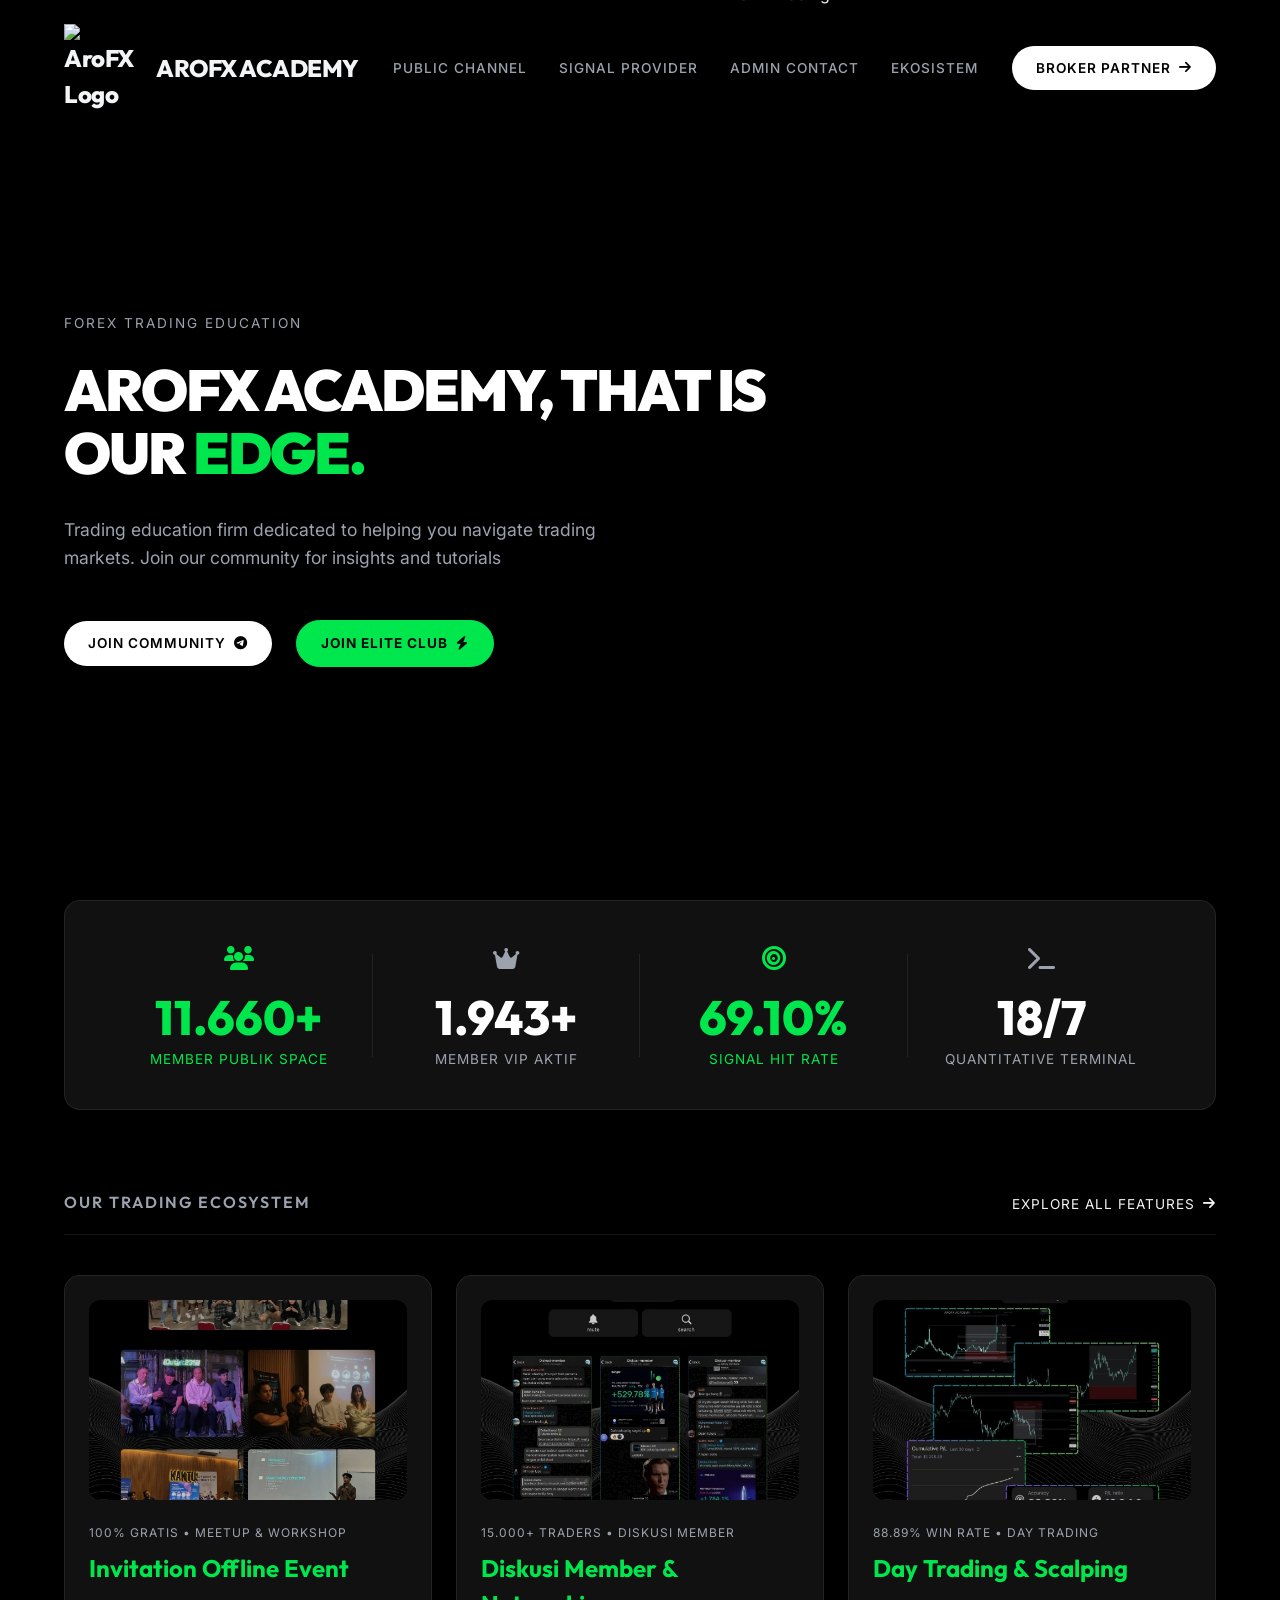
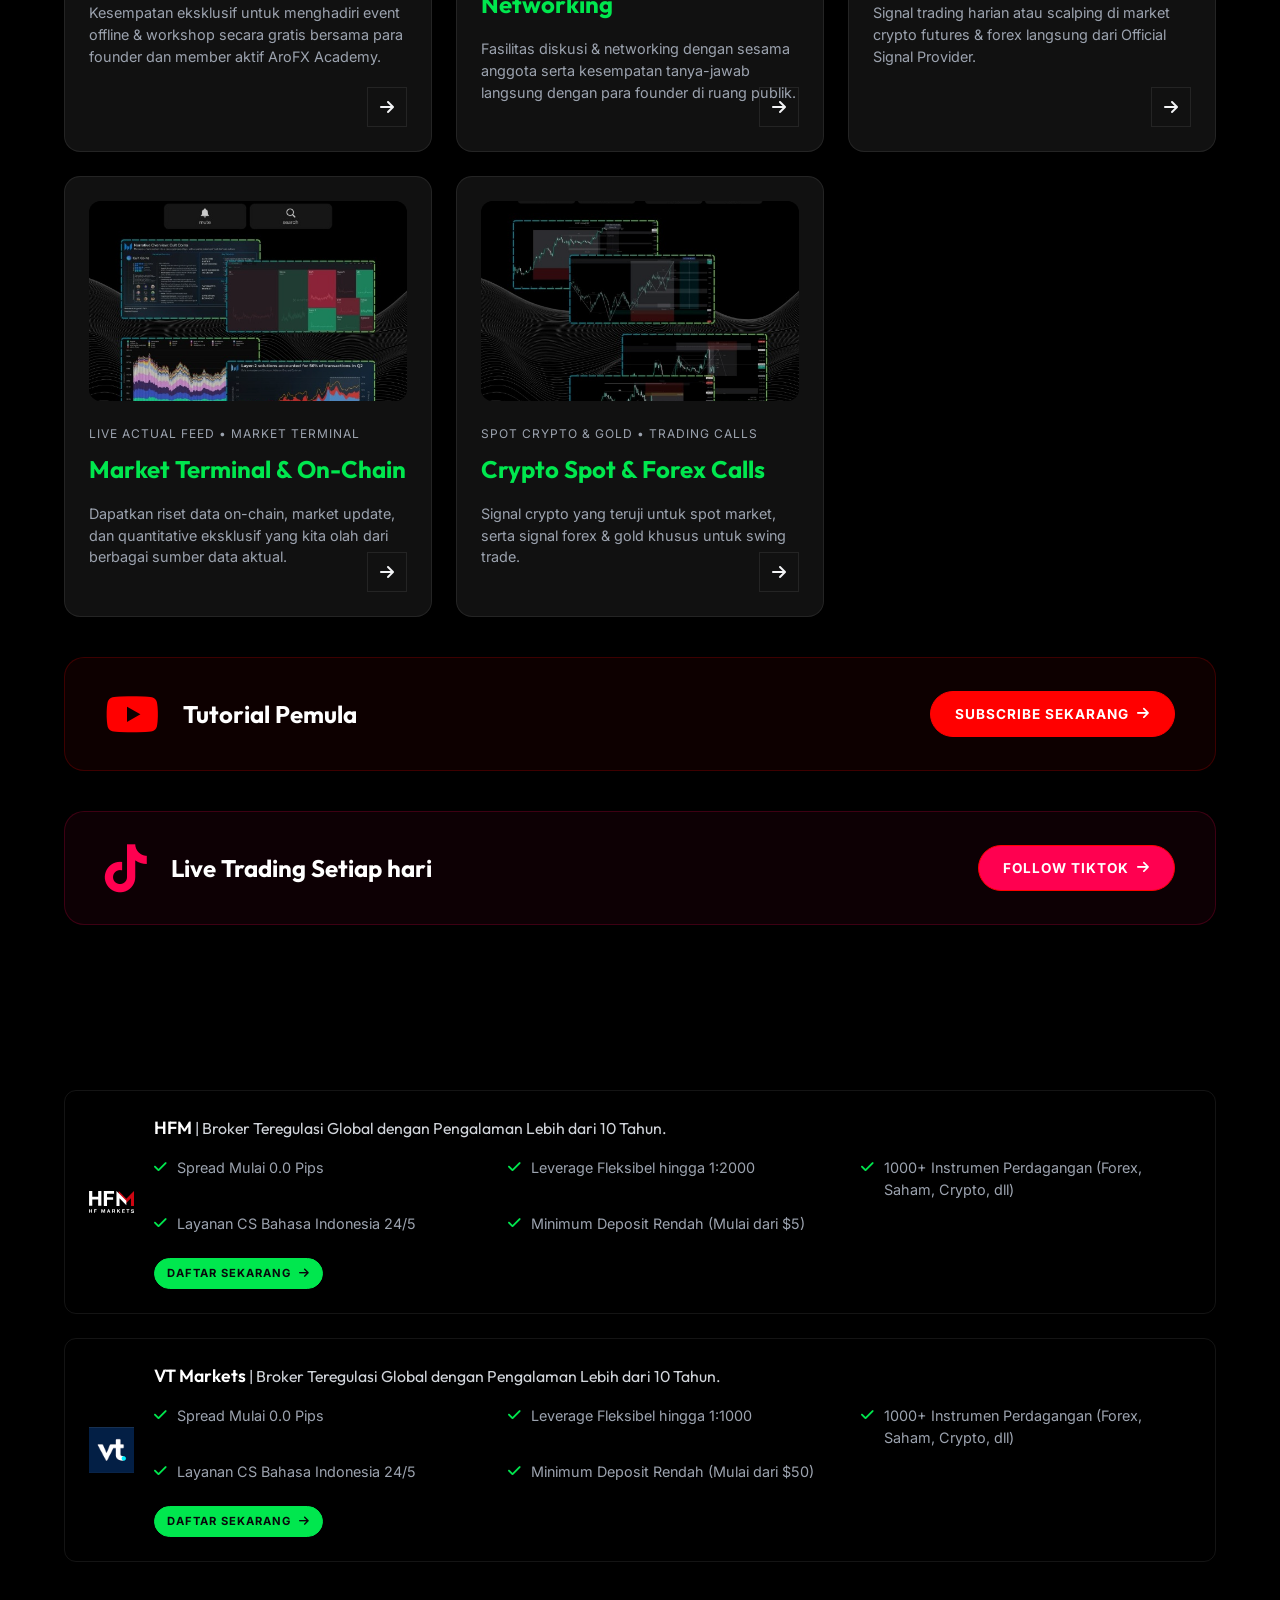
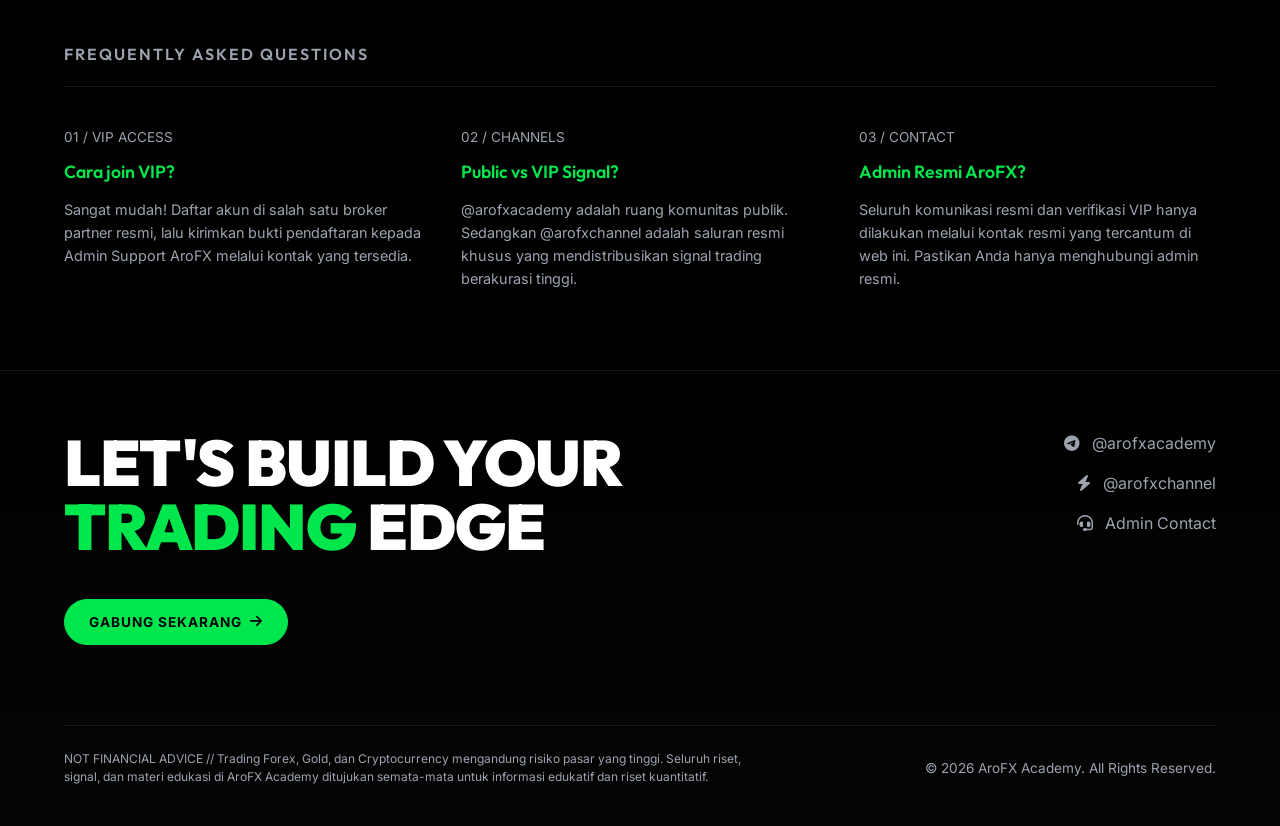
==== commit 32742320: "Add files via upload" ====
--- a/index.html
+++ b/index.html
@@ -1,264 +1,273 @@
-<!DOCTYPE html>
-<html lang="id" dir="ltr">
-<head>
-  <meta charset="UTF-8" />
-  <meta name="viewport" content="width=device-width, initial-scale=1.0" />
-  <title>AroFX Academy — Institutional DeFi &amp; Forex Trading Ecosystem</title>
-  <meta name="description" content="AroFX Academy adalah ekosistem trading kelas institusi. Signal berakurasi tinggi dari Signal Provider Resmi (@arofxchannel) dan ruang komunitas terbuka di Public Space (@arofxacademy)." />
-  <link rel="stylesheet" href="index.css" />
-  <link href="https://unpkg.com/aos@2.3.1/dist/aos.css" rel="stylesheet">
-  <link rel="stylesheet" href="https://cdnjs.cloudflare.com/ajax/libs/font-awesome/6.4.0/css/all.min.css" crossorigin="anonymous" />
-</head>
-<body>
-
-  <!-- NAVBAR -->
-  <header class="top-nav">
-    <a href="#top" class="nav-brand">
-      <img src="assets/logo.png" alt="AroFX Logo" />
-      <span>AROFX ACADEMY</span>
-    </a>
-    <button class="mobile-nav-toggle" id="navToggle" aria-label="Toggle Menu">
-      <i class="fa-solid fa-bars"></i>
-    </button>
-    <nav class="nav-links" id="navLinks">
-      <a href="https://t.me/arofxacademy" target="_blank">Public Channel</a>
-      <a href="https://t.me/arofxchannel" target="_blank">Signal Provider</a>
-      <a href="https://api.whatsapp.com/send/?phone=6281252805815&text&type=phone_number&app_absent=0" target="_blank">Admin Contact</a>
-      <a href="#ecosystem">Ekosistem</a>
-    </nav>
-    <a href="#infrastructure" class="btn-pill desktop-only">
-      Broker Partner <i class="fa-solid fa-arrow-right"></i>
-    </a>
-  </header>
-
-  <!-- HERO -->
-  <section class="hero" id="top">
-    <div class="hero-content">
-      <span class="hero-eyebrow">Forex Trading Education</span>
-      
-      <!-- MOBILE ONLY IMAGE -->
-      <div class="hero-image-mobile">
-        <img src="assets/hero_mockup.png" alt="AroFX Trading" class="hero-image" />
-      </div>
-
-      <h1 class="hero-heading">AROFX ACADEMY, THAT IS OUR <span class="hero-word-rotator" id="heroRotator" style="display: inline-block;">EDGE.</span></h1>
-      <p class="hero-subtitle">
-        Trading education firm dedicated to helping you navigate trading markets. Join our community for insights and tutorials
-      </p>
-      <div class="hero-actions">
-        <a href="https://t.me/arofxacademy" target="_blank" class="btn-pill">Join Community <i class="fa-brands fa-telegram"></i></a>
-        <a href="https://api.whatsapp.com/send/?phone=6281252805815&text&type=phone_number&app_absent=0" target="_blank" class="btn-green">Join Elite Club <i class="fa-solid fa-bolt"></i></a>
-      </div>
-    </div>
-    
-    <div class="hero-image-wrapper">
-      <img src="assets/hero_mockup.png" alt="AroFX Trading" class="hero-image" />
-    </div>
-  </section>
-
-  <!-- STATS -->
-  <section class="stats-section">
-    <div class="stats-container">
-      <div class="stat-item stat-green">
-        <div class="stat-icon"><i class="fa-solid fa-users"></i></div>
-        <div class="stat-val count-up-val" data-target="15000" data-suffix="+" data-decimals="0">0</div>
-        <div class="stat-label">Member Publik Space</div>
-      </div>
-      <div class="stat-item">
-        <div class="stat-icon"><i class="fa-solid fa-crown"></i></div>
-        <div class="stat-val count-up-val" data-target="2500" data-suffix="+" data-decimals="0">0</div>
-        <div class="stat-label">Member VIP Aktif</div>
-      </div>
-      <div class="stat-item stat-green">
-        <div class="stat-icon"><i class="fa-solid fa-bullseye"></i></div>
-        <div class="stat-val count-up-val" data-target="88.89" data-suffix="%" data-decimals="2">0</div>
-        <div class="stat-label">Signal Hit Rate</div>
-      </div>
-      <div class="stat-item">
-        <div class="stat-icon"><i class="fa-solid fa-terminal"></i></div>
-        <div class="stat-val count-up-val" data-target="24" data-suffix="/7" data-decimals="0">0</div>
-        <div class="stat-label">Quantitative Terminal</div>
-      </div>
-    </div>
-  </section>
-
-  <!-- ECOSYSTEM (PORTFOLIO) -->
-  <section class="ecosystem-section" id="ecosystem">
-    <div class="section-header">
-      <h2 class="section-title">Our Trading Ecosystem</h2>
-      <a href="https://t.me/arofxacademy" target="_blank" class="section-link">Explore All Features <i class="fa-solid fa-arrow-right"></i></a>
-    </div>
-    
-    <div class="eco-grid">
-      <a href="https://api.whatsapp.com/send/?phone=6281252805815&text&type=phone_number&app_absent=0" target="_blank" class="eco-card">
-        <div class="eco-img-box"><img src="assets/feature_offline_event.jpg" alt="Offline Event" /></div>
-        <span class="eco-tag">100% Gratis • Meetup & Workshop</span>
-        <h3 class="eco-title">Invitation Offline Event</h3>
-        <p class="eco-desc">Kesempatan eksklusif untuk menghadiri event offline & workshop secara gratis bersama para founder dan member aktif AroFX Academy.</p>
-        <div class="eco-arrow"><i class="fa-solid fa-arrow-right"></i></div>
-      </a>
-      
-      <a href="https://t.me/arofxacademy" target="_blank" class="eco-card">
-        <div class="eco-img-box"><img src="assets/feature_diskusi_member.jpg" alt="Diskusi Member" /></div>
-        <span class="eco-tag">15.000+ Traders • Diskusi Member</span>
-        <h3 class="eco-title">Diskusi Member & Networking</h3>
-        <p class="eco-desc">Fasilitas diskusi & networking dengan sesama anggota serta kesempatan tanya-jawab langsung dengan para founder di ruang publik.</p>
-        <div class="eco-arrow"><i class="fa-solid fa-arrow-right"></i></div>
-      </a>
-
-      <a href="https://t.me/arofxchannel" target="_blank" class="eco-card">
-        <div class="eco-img-box"><img src="assets/feature_day_trading.jpg" alt="Day Trading" /></div>
-        <span class="eco-tag">88.89% Win Rate • Day Trading</span>
-        <h3 class="eco-title">Day Trading & Scalping</h3>
-        <p class="eco-desc">Signal trading harian atau scalping di market crypto futures & forex langsung dari Official Signal Provider.</p>
-        <div class="eco-arrow"><i class="fa-solid fa-arrow-right"></i></div>
-      </a>
-      
-      <a href="https://t.me/arofxchannel" target="_blank" class="eco-card">
-        <div class="eco-img-box"><img src="assets/feature_market_terminal.jpg" alt="Market Terminal" /></div>
-        <span class="eco-tag">Live Actual Feed • Market Terminal</span>
-        <h3 class="eco-title">Market Terminal & On-Chain</h3>
-        <p class="eco-desc">Dapatkan riset data on-chain, market update, dan quantitative eksklusif yang kita olah dari berbagai sumber data aktual.</p>
-        <div class="eco-arrow"><i class="fa-solid fa-arrow-right"></i></div>
-      </a>
-
-      <a href="https://t.me/arofxchannel" target="_blank" class="eco-card">
-        <div class="eco-img-box"><img src="assets/feature_trading_calls.jpg" alt="Trading Calls" /></div>
-        <span class="eco-tag">Spot Crypto & Gold • Trading Calls</span>
-        <h3 class="eco-title">Crypto Spot & Forex Calls</h3>
-        <p class="eco-desc">Signal crypto yang teruji untuk spot market, serta signal forex & gold khusus untuk swing trade.</p>
-        <div class="eco-arrow"><i class="fa-solid fa-arrow-right"></i></div>
-      </a>
-    </div>
-  </section>
-
-  <!-- YOUTUBE BANNER -->
-  <section class="youtube-section">
-    <div class="youtube-banner">
-      <div class="youtube-content">
-        <i class="fa-brands fa-youtube youtube-icon"></i>
-        <div class="youtube-text">
-          <h3 style="margin-bottom: 0;">Tutorial Pemula</h3>
-        </div>
-      </div>
-      <a href="https://youtube.com/@arofxacademy" target="_blank" class="btn-red">Subscribe Sekarang <i class="fa-solid fa-arrow-right"></i></a>
-    </div>
-  </section>
-
-  <!-- TIKTOK BANNER -->
-  <section class="youtube-section">
-    <div class="youtube-banner" style="background: rgba(255, 0, 80, 0.05); border-color: rgba(255, 0, 80, 0.2);">
-      <div class="youtube-content">
-        <i class="fa-brands fa-tiktok" style="font-size: 3rem; color: #ff0050;"></i>
-        <div class="youtube-text">
-          <h3 style="margin-bottom: 0;">Live Trading Setiap hari</h3>
-        </div>
-      </div>
-      <a href="https://www.tiktok.com/@meiselarofix" target="_blank" class="btn-red" style="background: #ff0050;">Follow TikTok <i class="fa-solid fa-arrow-right"></i></a>
-    </div>
-  </section>
-
-
-
-  <!-- INFRASTRUCTURE (BROKERS) -->
-  <section class="infra-section" id="infrastructure">
-    <div class="section-header">
-      <h2 class="section-title">Official Broker Partners</h2>
-      <a href="https://api.whatsapp.com/send/?phone=6281252805815&text&type=phone_number&app_absent=0" target="_blank" class="section-link">Claim VIP Access <i class="fa-solid fa-arrow-right"></i></a>
-    </div>
-
-    <div class="infra-grid">
-      <div class="infra-card">
-        <div class="infra-icon"><img src="assets/partner_1.svg" alt="Broker 1" /></div>
-        <div class="infra-info" style="width: 100%;">
-          <h3>HFM <span style="font-weight: 400; color: #d1d5db; font-size: 0.9em;">| Broker Teregulasi Global dengan Pengalaman Lebih dari 10 Tahun.</span></h3>
-          <ul class="infra-features">
-            <li><i class="fa-solid fa-check" style="color: #00e74e;"></i> Spread Mulai 0.0 Pips</li>
-
-            <li><i class="fa-solid fa-check" style="color: #00e74e;"></i> Leverage Fleksibel hingga 1:2000</li>
-            <li><i class="fa-solid fa-check" style="color: #00e74e;"></i> 1000+ Instrumen Perdagangan (Forex, Saham, Crypto, dll)</li>
-            <li><i class="fa-solid fa-check" style="color: #00e74e;"></i> Layanan CS Bahasa Indonesia 24/5</li>
-            <li><i class="fa-solid fa-check" style="color: #00e74e;"></i> Minimum Deposit Rendah (Mulai dari $5)</li>
-          </ul>
-          <div style="margin-top: 24px; display: flex; justify-content: flex-start;">
-            <a href="https://register.hftidtrade.com/int/en/new-live-account?refid=30425752" target="_blank" class="btn-green" style="padding: 6px 12px; font-size: 0.7rem;">Daftar Sekarang <i class="fa-solid fa-arrow-right"></i></a>
-          </div>
-        </div>
-      </div>
-
-      <div class="infra-card">
-        <div class="infra-icon"><img src="assets/partner_2.png" alt="Broker 2" /></div>
-        <div class="infra-info" style="width: 100%;">
-          <h3>VT Markets <span style="font-weight: 400; color: #d1d5db; font-size: 0.9em;">| Broker Teregulasi Global dengan Pengalaman Lebih dari 10 Tahun.</span></h3>
-          <ul class="infra-features">
-            <li><i class="fa-solid fa-check" style="color: #00e74e;"></i> Spread Mulai 0.0 Pips</li>
-
-            <li><i class="fa-solid fa-check" style="color: #00e74e;"></i> Leverage Fleksibel hingga 1:1000</li>
-            <li><i class="fa-solid fa-check" style="color: #00e74e;"></i> 1000+ Instrumen Perdagangan (Forex, Saham, Crypto, dll)</li>
-            <li><i class="fa-solid fa-check" style="color: #00e74e;"></i> Layanan CS Bahasa Indonesia 24/5</li>
-            <li><i class="fa-solid fa-check" style="color: #00e74e;"></i> Minimum Deposit Rendah (Mulai dari $50)</li>
-          </ul>
-          <div style="margin-top: 24px; display: flex; justify-content: flex-start;">
-            <a href="https://www.idvtmarkets.com/trade-now/?affid=Mjg5MDA3NDk=" target="_blank" class="btn-green" style="padding: 6px 12px; font-size: 0.7rem;">Daftar Sekarang <i class="fa-solid fa-arrow-right"></i></a>
-          </div>
-        </div>
-      </div>
-    </div>
-  </section>
-
-  <!-- PROCESS / FAQ -->
-  <section class="faq-section">
-    <div class="section-header">
-      <h2 class="section-title">Frequently Asked Questions</h2>
-    </div>
-    
-    <div class="process-grid">
-      <div class="process-step">
-        <span class="process-num">01 / VIP ACCESS</span>
-        <h3 class="process-title">Cara join VIP?</h3>
-        <p class="process-desc">Sangat mudah! Daftar akun di salah satu broker partner resmi, lalu kirimkan bukti pendaftaran kepada Admin Support AroFX melalui kontak yang tersedia.</p>
-      </div>
-      
-      <div class="process-step">
-        <span class="process-num">02 / CHANNELS</span>
-        <h3 class="process-title">Public vs VIP Signal?</h3>
-        <p class="process-desc">@arofxacademy adalah ruang komunitas publik. Sedangkan @arofxchannel adalah saluran resmi khusus yang mendistribusikan signal trading berakurasi tinggi.</p>
-      </div>
-
-      <div class="process-step">
-        <span class="process-num">03 / CONTACT</span>
-        <h3 class="process-title">Admin Resmi AroFX?</h3>
-        <p class="process-desc">Seluruh komunikasi resmi dan verifikasi VIP hanya dilakukan melalui kontak resmi yang tercantum di web ini. Pastikan Anda hanya menghubungi admin resmi.</p>
-      </div>
-    </div>
-  </section>
-
-  <!-- FOOTER -->
-  <footer class="site-footer">
-    <div class="footer-top">
-      <div class="footer-cta">
-        <h2>Let's build your <span style="color: #00e74e;">trading</span> edge</h2>
-        <a href="https://api.whatsapp.com/send/?phone=6281252805815&text&type=phone_number&app_absent=0" target="_blank" class="btn-green">Gabung Sekarang <i class="fa-solid fa-arrow-right"></i></a>
-      </div>
-      
-      <div class="footer-contact">
-        <a href="https://t.me/arofxacademy" target="_blank"><i class="fa-brands fa-telegram"></i> @arofxacademy</a>
-        <a href="https://t.me/arofxchannel" target="_blank"><i class="fa-solid fa-bolt"></i> @arofxchannel</a>
-        <a href="https://api.whatsapp.com/send/?phone=6281252805815&text&type=phone_number&app_absent=0" target="_blank"><i class="fa-solid fa-headset"></i> Admin Contact</a>
-      </div>
-    </div>
-    
-    <div class="footer-bottom">
-      <div class="footer-disclaimer">
-        NOT FINANCIAL ADVICE // Trading Forex, Gold, dan Cryptocurrency mengandung risiko pasar yang tinggi. Seluruh riset, signal, dan materi edukasi di AroFX Academy ditujukan semata-mata untuk informasi edukatif dan riset kuantitatif.
-      </div>
-      <div>
-        &copy; 2026 AroFX Academy. All Rights Reserved.
-      </div>
-    </div>
-  </footer>
-
-  <script src="https://unpkg.com/aos@2.3.1/dist/aos.js"></script>
-  <script src="app.js"></script>
-</body>
-</html>
+<!DOCTYPE html>
+<html lang="id" dir="ltr">
+<head>
+  <meta charset="UTF-8" />
+  <meta name="viewport" content="width=device-width, initial-scale=1.0" />
+  <title>AroFX Academy — Institutional DeFi &amp; Forex Trading Ecosystem</title>
+  <link rel="icon" href="assets/logo.jpg" type="image/jpeg">
+  <meta name="description" content="AroFX Academy adalah ekosistem trading kelas institusi. Signal berakurasi tinggi dari Signal Provider Resmi (@arofxchannel) dan ruang komunitas terbuka di Public Space (@arofxacademy)." />
+  <link rel="stylesheet" href="index.css" />
+  <link href="https://unpkg.com/aos@2.3.1/dist/aos.css" rel="stylesheet">
+  <link rel="stylesheet" href="https://cdnjs.cloudflare.com/ajax/libs/font-awesome/6.4.0/css/all.min.css" crossorigin="anonymous" />
+</head>
+<body>
+
+  <!-- NAVBAR -->
+  <header class="top-nav">
+    <a href="#top" class="nav-brand">
+      <img src="assets/logo.jpg" alt="AroFX Logo" />
+      <span>AROFX ACADEMY</span>
+    </a>
+    <button class="mobile-nav-toggle" id="navToggle" aria-label="Toggle Menu">
+      <i class="fa-solid fa-bars"></i>
+    </button>
+    <nav class="nav-links" id="navLinks">
+      <a href="https://t.me/arofxacademy" target="_blank">Public Channel</a>
+      <a href="https://t.me/arofxchannel" target="_blank">Signal Provider</a>
+      <a href="https://api.whatsapp.com/send/?phone=6281252805815&text&type=phone_number&app_absent=0" target="_blank">Admin Contact</a>
+      <a href="#ecosystem">Ekosistem</a>
+    </nav>
+    <a href="#infrastructure" class="btn-pill desktop-only">
+      Broker Partner <i class="fa-solid fa-arrow-right"></i>
+    </a>
+  </header>
+
+  <!-- HERO -->
+  <section class="hero" id="top">
+    <div class="hero-content">
+      <span class="hero-eyebrow">Forex Trading Education</span>
+      
+      <!-- MOBILE ONLY IMAGE -->
+      <div class="hero-image-mobile">
+        <img src="assets/hero_mockup.jpg" alt="AroFX Trading" class="hero-image" />
+      </div>
+
+      <h1 class="hero-heading">AROFX ACADEMY, THAT IS OUR <span class="hero-word-rotator" id="heroRotator" style="display: inline-block;">EDGE.</span></h1>
+      <p class="hero-subtitle">
+        Trading education firm dedicated to helping you navigate trading markets. Join our community for insights and tutorials
+      </p>
+      <div class="hero-actions">
+        <a href="https://t.me/arofxacademy" target="_blank" class="btn-pill">Join Community <i class="fa-brands fa-telegram"></i></a>
+        <a href="https://api.whatsapp.com/send/?phone=6281252805815&text&type=phone_number&app_absent=0" target="_blank" class="btn-green">Join Elite Club <i class="fa-solid fa-bolt"></i></a>
+      </div>
+    </div>
+    
+    <div class="hero-image-wrapper">
+      <img src="assets/hero_mockup.jpg" alt="AroFX Trading" class="hero-image" />
+    </div>
+  </section>
+
+  <!-- STATS -->
+  <section class="stats-section">
+    <div class="stats-container">
+      <div class="stat-item stat-green">
+        <div class="stat-icon"><i class="fa-solid fa-users"></i></div>
+        <div class="stat-val count-up-val" data-target="15000" data-suffix="+" data-decimals="0">0</div>
+        <div class="stat-label">Member Publik Space</div>
+      </div>
+      <div class="stat-item">
+        <div class="stat-icon"><i class="fa-solid fa-crown"></i></div>
+        <div class="stat-val count-up-val" data-target="2500" data-suffix="+" data-decimals="0">0</div>
+        <div class="stat-label">Member VIP Aktif</div>
+      </div>
+      <div class="stat-item stat-green">
+        <div class="stat-icon"><i class="fa-solid fa-bullseye"></i></div>
+        <div class="stat-val count-up-val" data-target="88.89" data-suffix="%" data-decimals="2">0</div>
+        <div class="stat-label">Signal Hit Rate</div>
+      </div>
+      <div class="stat-item">
+        <div class="stat-icon"><i class="fa-solid fa-terminal"></i></div>
+        <div class="stat-val count-up-val" data-target="24" data-suffix="/7" data-decimals="0">0</div>
+        <div class="stat-label">Quantitative Terminal</div>
+      </div>
+    </div>
+  </section>
+
+  <!-- ECOSYSTEM (PORTFOLIO) -->
+  <section class="ecosystem-section" id="ecosystem">
+    <div class="section-header">
+      <h2 class="section-title">Our Trading Ecosystem</h2>
+      <a href="https://t.me/arofxacademy" target="_blank" class="section-link">Explore All Features <i class="fa-solid fa-arrow-right"></i></a>
+    </div>
+    
+    <div class="eco-grid">
+      <a href="https://t.me/arofxacademy" target="_blank" class="eco-card">
+        <div class="eco-img-box"><img src="assets/feature_offline_event.jpg" alt="Offline Event" /></div>
+        <span class="eco-tag">100% Gratis • Meetup & Workshop</span>
+        <h3 class="eco-title">Invitation Offline Event</h3>
+        <p class="eco-desc">Kesempatan eksklusif untuk menghadiri event offline & workshop secara gratis bersama para founder dan member aktif AroFX Academy.</p>
+        <div class="eco-arrow"><i class="fa-solid fa-arrow-right"></i></div>
+      </a>
+      
+      <a href="https://t.me/arofxacademy" target="_blank" class="eco-card">
+        <div class="eco-img-box"><img src="assets/feature_diskusi_member.jpg" alt="Diskusi Member" /></div>
+        <span class="eco-tag">15.000+ Traders • Diskusi Member</span>
+        <h3 class="eco-title">Diskusi Member & Networking</h3>
+        <p class="eco-desc">Fasilitas diskusi & networking dengan sesama anggota serta kesempatan tanya-jawab langsung dengan para founder di ruang publik.</p>
+        <div class="eco-arrow"><i class="fa-solid fa-arrow-right"></i></div>
+      </a>
+
+      <a href="https://t.me/arofxchannel" target="_blank" class="eco-card">
+        <div class="eco-img-box"><img src="assets/feature_day_trading.jpg" alt="Day Trading" /></div>
+        <span class="eco-tag">88.89% Win Rate • Day Trading</span>
+        <h3 class="eco-title">Day Trading & Scalping</h3>
+        <p class="eco-desc">Signal trading harian atau scalping di market crypto futures & forex langsung dari Official Signal Provider.</p>
+        <div class="eco-arrow"><i class="fa-solid fa-arrow-right"></i></div>
+      </a>
+      
+      <a href="https://t.me/arofxchannel" target="_blank" class="eco-card">
+        <div class="eco-img-box"><img src="assets/feature_market_terminal.jpg" alt="Market Terminal" /></div>
+        <span class="eco-tag">Live Actual Feed • Market Terminal</span>
+        <h3 class="eco-title">Market Terminal & On-Chain</h3>
+        <p class="eco-desc">Dapatkan riset data on-chain, market update, dan quantitative eksklusif yang kita olah dari berbagai sumber data aktual.</p>
+        <div class="eco-arrow"><i class="fa-solid fa-arrow-right"></i></div>
+      </a>
+
+      <a href="https://t.me/arofxchannel" target="_blank" class="eco-card">
+        <div class="eco-img-box"><img src="assets/feature_trading_calls.jpg" alt="Trading Calls" /></div>
+        <span class="eco-tag">Spot Crypto & Gold • Trading Calls</span>
+        <h3 class="eco-title">Crypto Spot & Forex Calls</h3>
+        <p class="eco-desc">Signal crypto yang teruji untuk spot market, serta signal forex & gold khusus untuk swing trade.</p>
+        <div class="eco-arrow"><i class="fa-solid fa-arrow-right"></i></div>
+      </a>
+    </div>
+  </section>
+
+  <!-- YOUTUBE BANNER -->
+  <section class="youtube-section">
+    <div class="youtube-banner">
+      <div class="youtube-content">
+        <i class="fa-brands fa-youtube youtube-icon"></i>
+        <div class="youtube-text">
+          <h3 style="margin-bottom: 0;">Tutorial Pemula</h3>
+        </div>
+      </div>
+      <a href="https://youtube.com/@arofxacademy" target="_blank" class="btn-red">Subscribe Sekarang <i class="fa-solid fa-arrow-right"></i></a>
+    </div>
+  </section>
+
+  <!-- TIKTOK BANNER -->
+  <section class="youtube-section">
+    <div class="youtube-banner" style="background: rgba(255, 0, 80, 0.05); border-color: rgba(255, 0, 80, 0.2);">
+      <div class="youtube-content">
+        <i class="fa-brands fa-tiktok" style="font-size: 3rem; color: #ff0050;"></i>
+        <div class="youtube-text">
+          <h3 style="margin-bottom: 0;">Live Trading Setiap hari</h3>
+        </div>
+      </div>
+      <a href="https://www.tiktok.com/@meiselarofix" target="_blank" class="btn-red" style="background: #ff0050;">Follow TikTok <i class="fa-solid fa-arrow-right"></i></a>
+    </div>
+  </section>
+
+
+
+  <!-- INFRASTRUCTURE (BROKERS) -->
+  <section class="infra-section" id="infrastructure">
+    <div class="section-header">
+      <h2 class="section-title">Official Broker Partners</h2>
+      <a href="https://api.whatsapp.com/send/?phone=6281252805815&text&type=phone_number&app_absent=0" target="_blank" class="section-link">Claim VIP Access <i class="fa-solid fa-arrow-right"></i></a>
+    </div>
+
+    <div class="infra-grid">
+      <div class="infra-card">
+        <div class="infra-icon"><img src="assets/partner_1.svg" alt="Broker 1" /></div>
+        <div class="infra-info" style="width: 100%;">
+          <h3>HFM <span style="font-weight: 400; color: #d1d5db; font-size: 0.9em;">| Broker Teregulasi Global dengan Pengalaman Lebih dari 10 Tahun.</span></h3>
+          <ul class="infra-features">
+            <li><i class="fa-solid fa-check" style="color: #00e74e;"></i> Spread Mulai 0.0 Pips</li>
+
+            <li><i class="fa-solid fa-check" style="color: #00e74e;"></i> Leverage Fleksibel hingga 1:2000</li>
+            <li><i class="fa-solid fa-check" style="color: #00e74e;"></i> 1000+ Instrumen Perdagangan (Forex, Saham, Crypto, dll)</li>
+            <li><i class="fa-solid fa-check" style="color: #00e74e;"></i> Layanan CS Bahasa Indonesia 24/5</li>
+            <li><i class="fa-solid fa-check" style="color: #00e74e;"></i> Minimum Deposit Rendah (Mulai dari $5)</li>
+          </ul>
+          <div style="margin-top: 24px; display: flex; justify-content: flex-start;">
+            <a href="https://t.me/arofxchannel" target="_blank" class="btn-green" style="padding: 6px 12px; font-size: 0.7rem;">Daftar Sekarang <i class="fa-solid fa-arrow-right"></i></a>
+          </div>
+        </div>
+      </div>
+
+      <div class="infra-card">
+        <div class="infra-icon"><img src="assets/partner_2.png" alt="Broker 2" /></div>
+        <div class="infra-info" style="width: 100%;">
+          <h3>VT Markets <span style="font-weight: 400; color: #d1d5db; font-size: 0.9em;">| Broker Teregulasi Global dengan Pengalaman Lebih dari 10 Tahun.</span></h3>
+          <ul class="infra-features">
+            <li><i class="fa-solid fa-check" style="color: #00e74e;"></i> Spread Mulai 0.0 Pips</li>
+
+            <li><i class="fa-solid fa-check" style="color: #00e74e;"></i> Leverage Fleksibel hingga 1:1000</li>
+            <li><i class="fa-solid fa-check" style="color: #00e74e;"></i> 1000+ Instrumen Perdagangan (Forex, Saham, Crypto, dll)</li>
+            <li><i class="fa-solid fa-check" style="color: #00e74e;"></i> Layanan CS Bahasa Indonesia 24/5</li>
+            <li><i class="fa-solid fa-check" style="color: #00e74e;"></i> Minimum Deposit Rendah (Mulai dari $50)</li>
+          </ul>
+          <div style="margin-top: 24px; display: flex; justify-content: flex-start;">
+            <a href="https://www.idvtmarkets.com/trade-now/?affid=Mjg5MDA3NDk=" target="_blank" class="btn-green" style="padding: 6px 12px; font-size: 0.7rem;">Daftar Sekarang <i class="fa-solid fa-arrow-right"></i></a>
+          </div>
+        </div>
+      </div>
+    </div>
+  </section>
+
+  <!-- PROCESS / FAQ -->
+  <section class="faq-section">
+    <div class="section-header">
+      <h2 class="section-title">Frequently Asked Questions</h2>
+    </div>
+    
+    <div class="process-grid">
+      <div class="process-step">
+        <span class="process-num">01 / VIP ACCESS</span>
+        <h3 class="process-title">Cara join VIP?</h3>
+        <p class="process-desc">Sangat mudah! Daftar akun di salah satu broker partner resmi, lalu kirimkan bukti pendaftaran kepada Admin Support AroFX melalui kontak yang tersedia.</p>
+      </div>
+      
+      <div class="process-step">
+        <span class="process-num">02 / CHANNELS</span>
+        <h3 class="process-title">Public vs VIP Signal?</h3>
+        <p class="process-desc">@arofxacademy adalah ruang komunitas publik. Sedangkan @arofxchannel adalah saluran resmi khusus yang mendistribusikan signal trading berakurasi tinggi.</p>
+      </div>
+
+      <div class="process-step">
+        <span class="process-num">03 / CONTACT</span>
+        <h3 class="process-title">Admin Resmi AroFX?</h3>
+        <p class="process-desc">Seluruh komunikasi resmi dan verifikasi VIP hanya dilakukan melalui kontak resmi yang tercantum di web ini. Pastikan Anda hanya menghubungi admin resmi.</p>
+      </div>
+    </div>
+  </section>
+
+  <!-- FOOTER -->
+  <footer class="site-footer">
+    <div class="footer-top">
+      <div class="footer-cta">
+        <h2>Let's build your <span style="color: #00e74e;">trading</span> edge</h2>
+        <a href="https://api.whatsapp.com/send/?phone=6281252805815&text&type=phone_number&app_absent=0" target="_blank" class="btn-green">Gabung Sekarang <i class="fa-solid fa-arrow-right"></i></a>
+      </div>
+      
+      <div class="footer-contact">
+        <a href="https://t.me/arofxacademy" target="_blank"><i class="fa-brands fa-telegram"></i> @arofxacademy</a>
+        <a href="https://t.me/arofxchannel" target="_blank"><i class="fa-solid fa-bolt"></i> @arofxchannel</a>
+        <a href="https://api.whatsapp.com/send/?phone=6281252805815&text&type=phone_number&app_absent=0" target="_blank"><i class="fa-solid fa-headset"></i> Admin Contact</a>
+      </div>
+    </div>
+    
+    <div class="footer-bottom">
+      <div class="footer-disclaimer">
+        NOT FINANCIAL ADVICE // Trading Forex, Gold, dan Cryptocurrency mengandung risiko pasar yang tinggi. Seluruh riset, signal, dan materi edukasi di AroFX Academy ditujukan semata-mata untuk informasi edukatif dan riset kuantitatif.
+      </div>
+      <div>
+        &copy; 2026 AroFX Academy. All Rights Reserved.
+      </div>
+    </div>
+  </footer>
+
+  <script src="https://unpkg.com/aos@2.3.1/dist/aos.js"></script>
+  <script src="app.js"></script>
+</body>
+</html>
+
+
+
+
+
+
+
+
--- a/index.css
+++ b/index.css
@@ -64,9 +64,8 @@
 }
 
 .nav-brand img {
-  width: 48px;
-  height: 48px;
-  border-radius: 50%;
+  width: 80px; height: auto;
+  
   object-fit: cover;
 }
 
@@ -420,7 +419,7 @@
   width: 40px;
   height: 40px;
   border: 1px solid var(--border-light);
-  border-radius: 50%;
+  
   display: flex;
   align-items: center;
   justify-content: center;
@@ -741,3 +740,7 @@
 }
 
 
+
+
+
+
